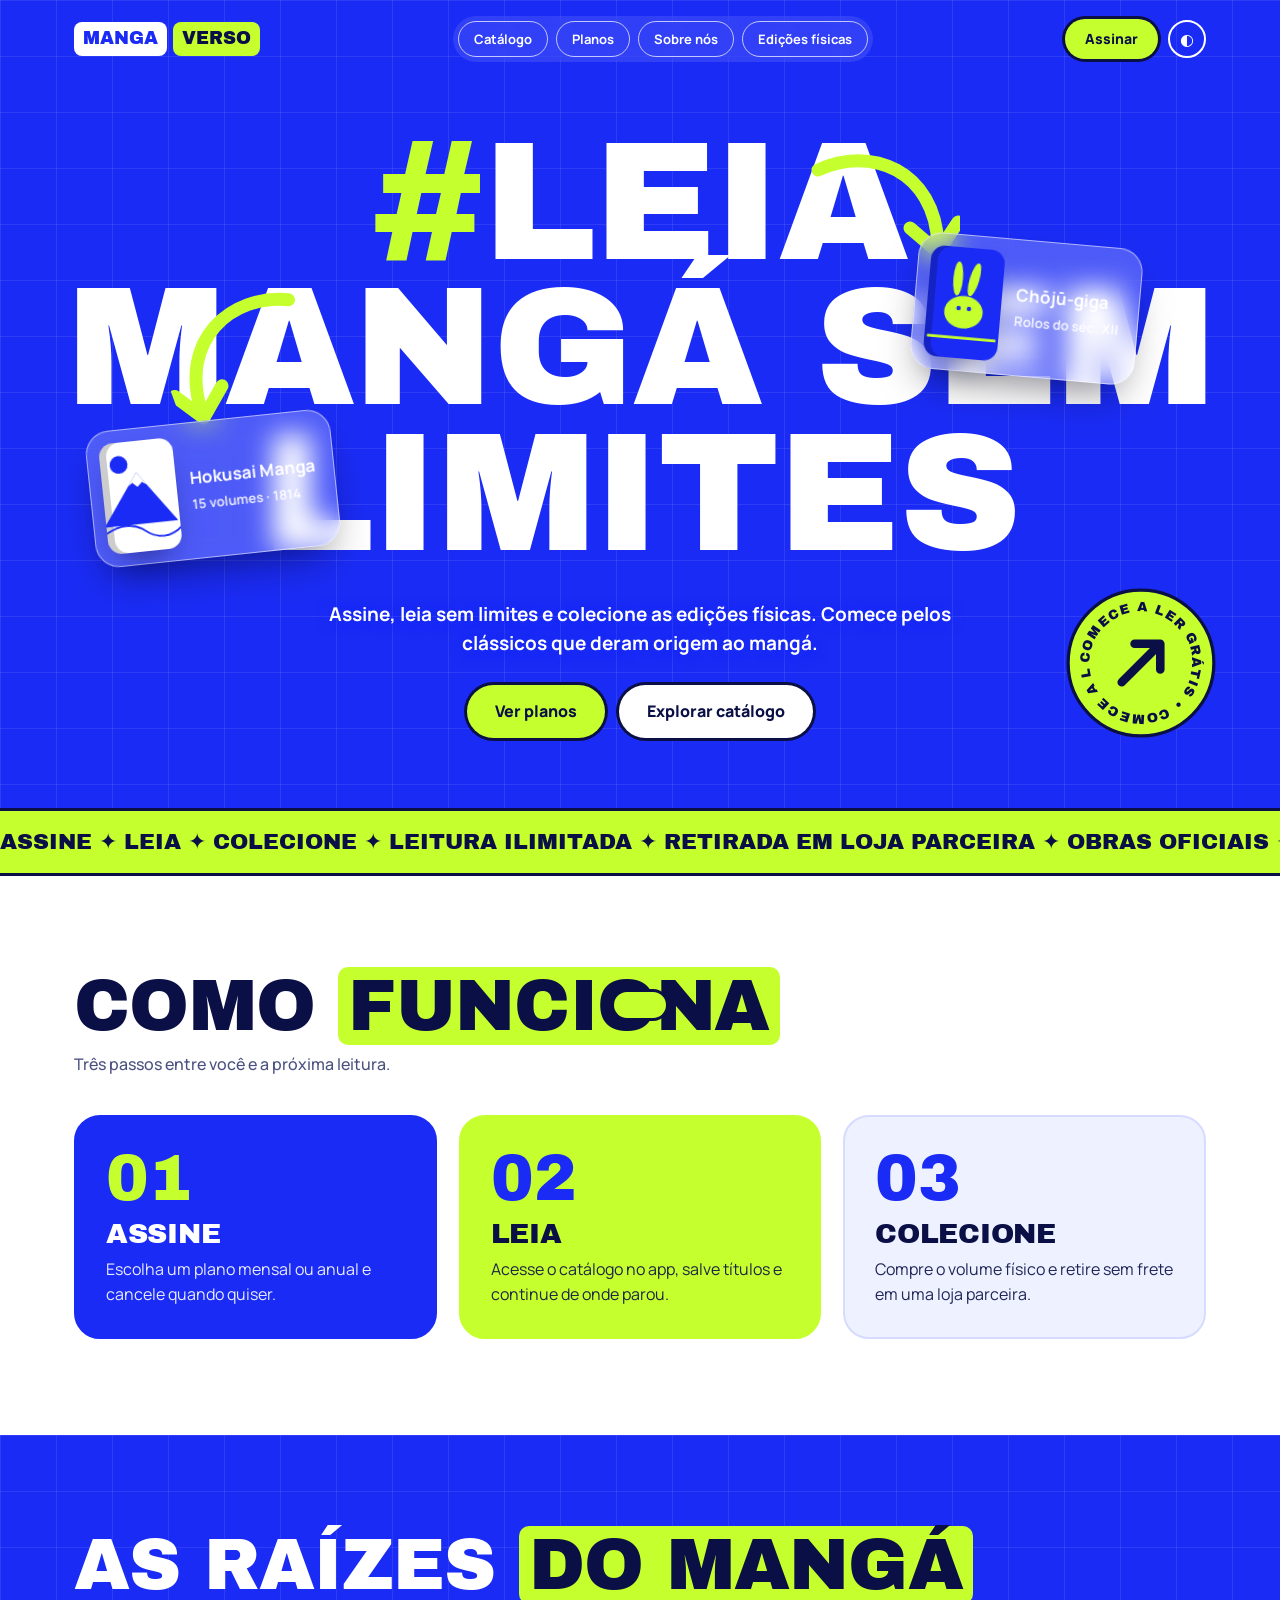
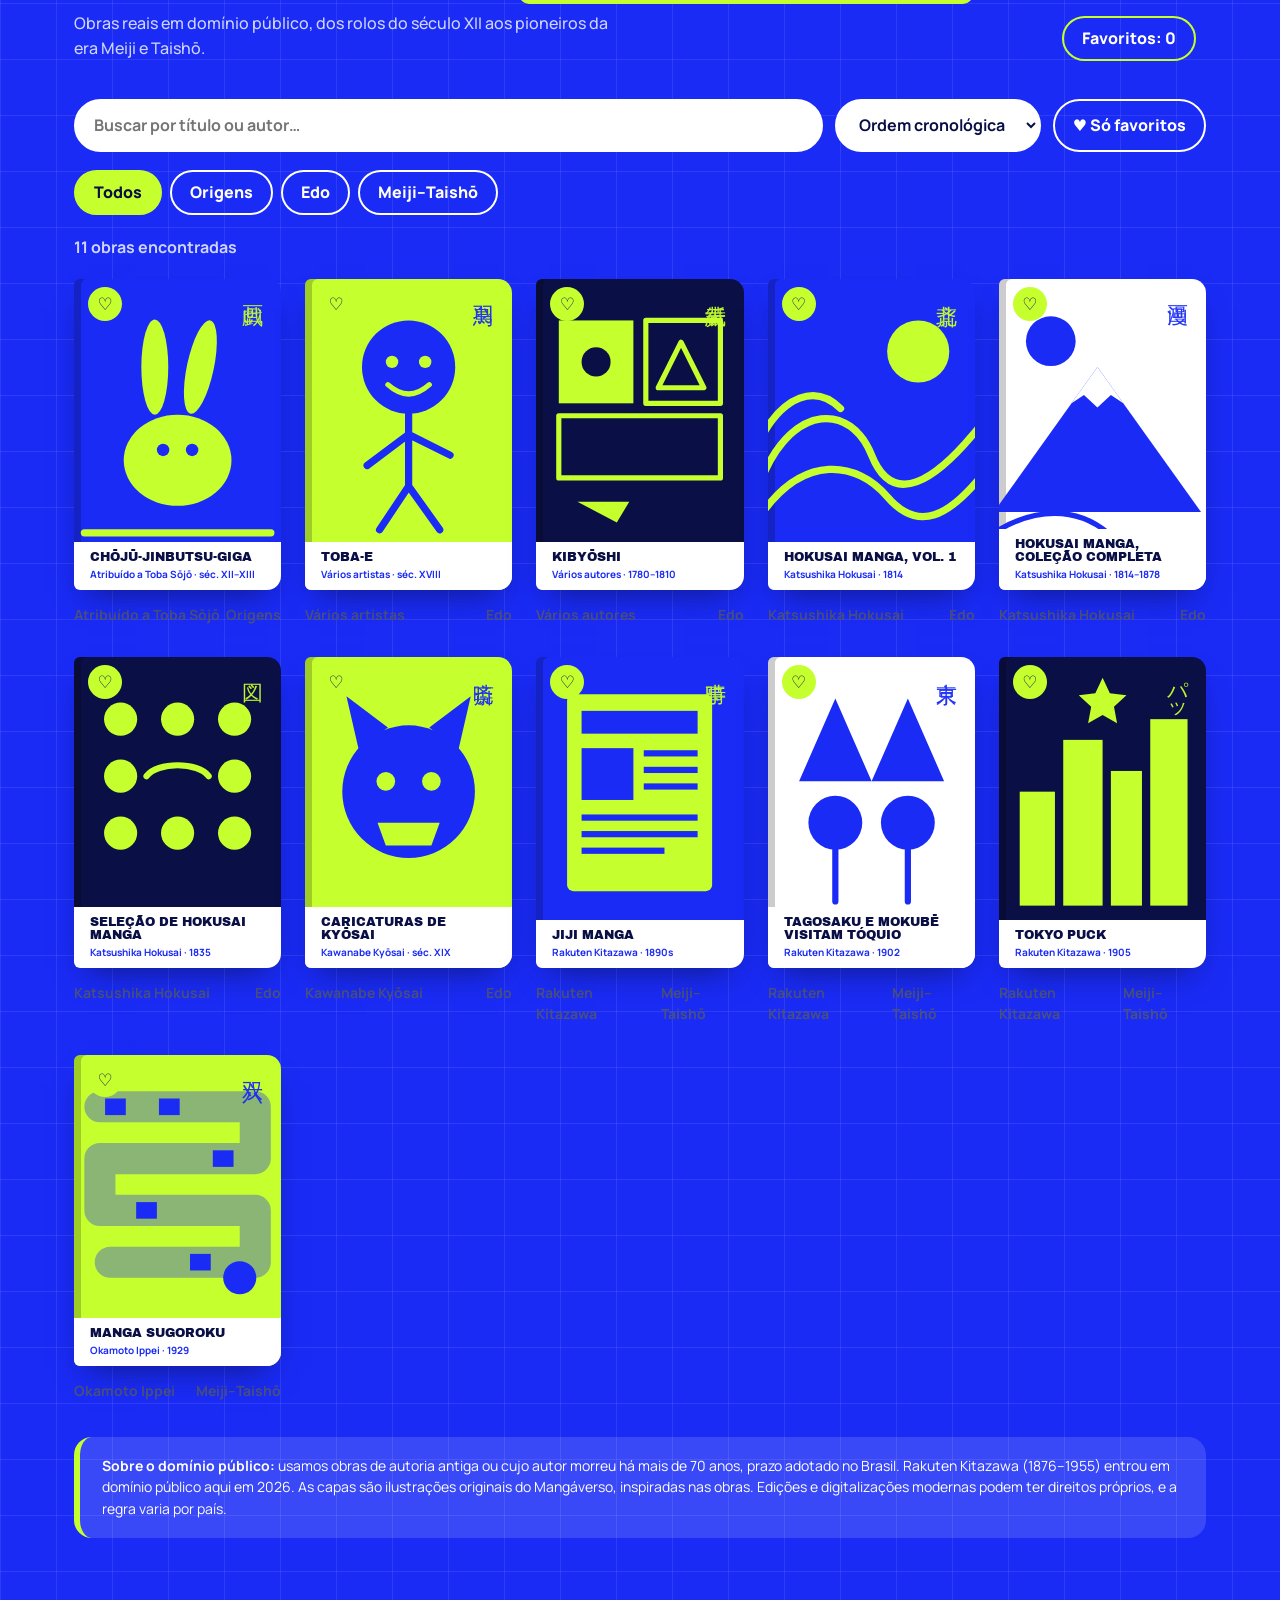
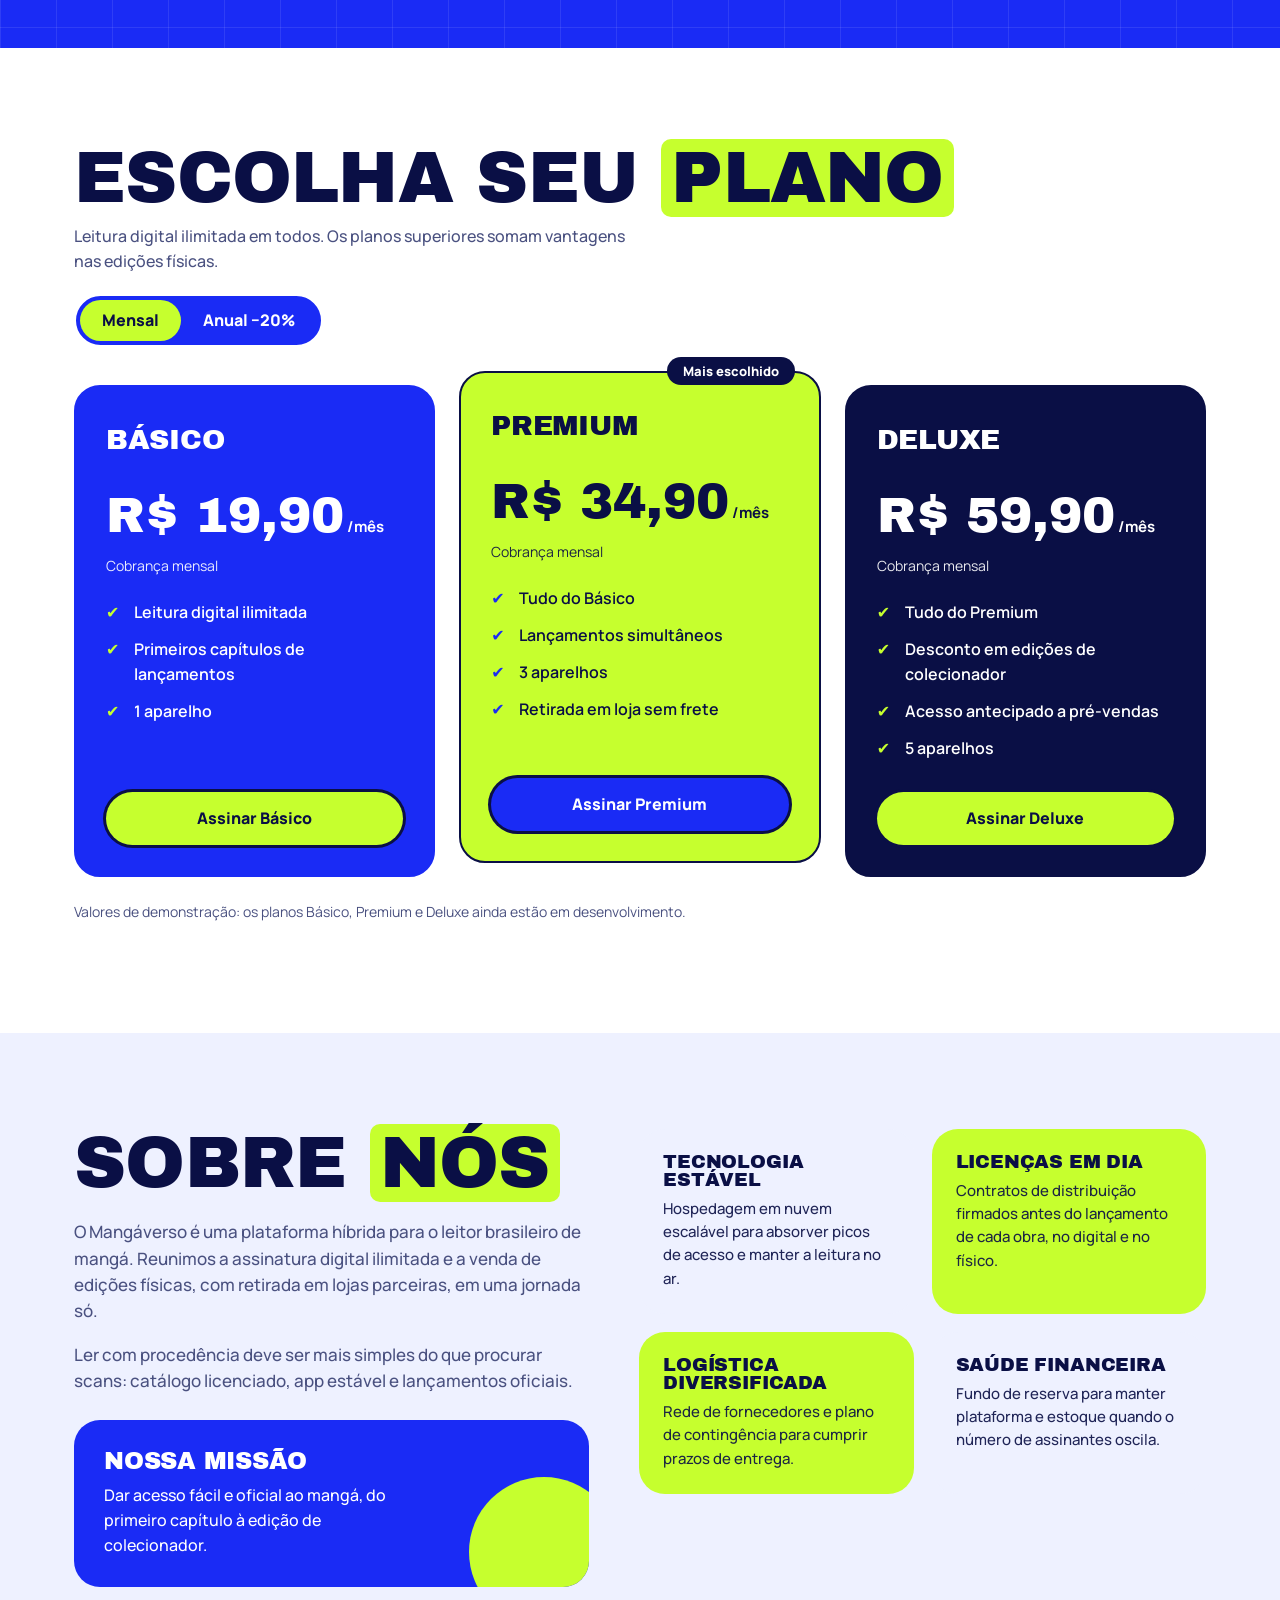
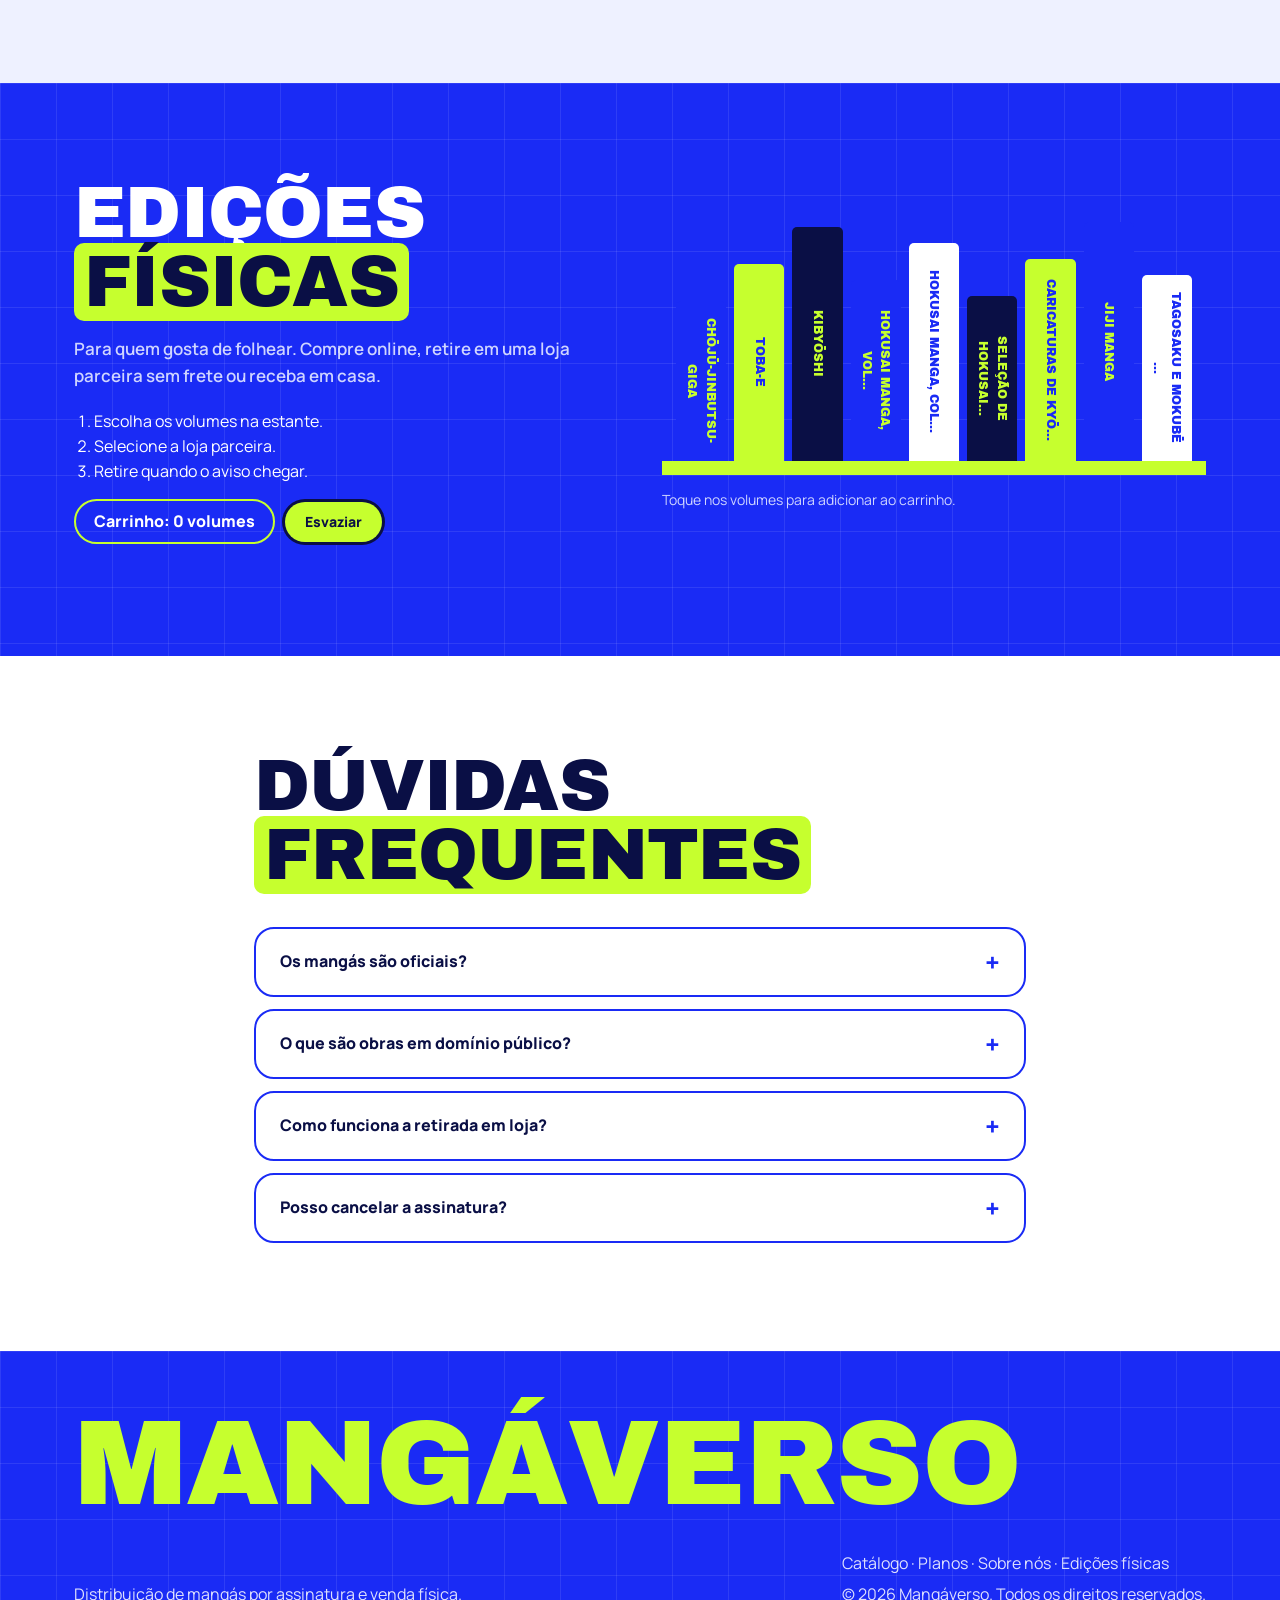
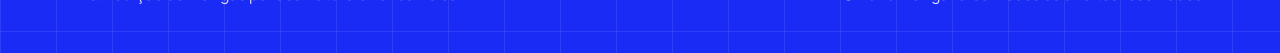
==== index.html @ 686fcc28 "Primeira versão do site" ====
<!DOCTYPE html>
<html lang="pt-BR">
<head>
<meta charset="utf-8">
<meta name="viewport" content="width=device-width, initial-scale=1, viewport-fit=cover">
<title>Mangáverso – Assine. Leia. Colecione.</title>
<link rel="preconnect" href="https://fonts.googleapis.com"><link rel="preconnect" href="https://fonts.gstatic.com" crossorigin>
<link href="https://fonts.googleapis.com/css2?family=Archivo+Black&family=Manrope:wght@500;700;800&display=swap" rel="stylesheet">
<style>
:root{--blue:#1a2bf5;--navy:#0a0f45;--lime:#c6ff2e;--white:#fff;--paper:#fff;--soft:#eef1ff;--ink:#0a0f45;--mute:#4a5180;--line:#d6dbff;
box-sizing:border-box;padding-top:env(safe-area-inset-top,0px);padding-bottom:env(safe-area-inset-bottom,0px)}
@media (prefers-color-scheme:dark){:root:not([data-theme="light"]){--paper:#0a0f45;--soft:#0e1560;--ink:#fff;--mute:#aab2ff;--line:#2a35a8}}
:root[data-theme="dark"]{--paper:#0a0f45;--soft:#0e1560;--ink:#fff;--mute:#aab2ff;--line:#2a35a8}
*{box-sizing:border-box}html{scroll-behavior:smooth;scroll-padding-top:20px}
body{margin:0;background:var(--paper);color:var(--ink);font-family:Manrope,system-ui,sans-serif;line-height:1.55;overflow-x:hidden}
h1,h2,h3,.dsp{font-family:'Archivo Black',Impact,sans-serif;font-weight:400;text-transform:uppercase;line-height:.95;margin:0;letter-spacing:-.01em}
a{color:inherit}button{font:inherit;cursor:pointer;color:inherit}
:focus-visible{outline:3px solid var(--lime);outline-offset:3px}
.wrap{max-width:1180px;margin:0 auto;padding:0 24px}
.blue{background:var(--blue);color:#fff;background-image:linear-gradient(rgba(255,255,255,.09) 1px,transparent 1px),linear-gradient(90deg,rgba(255,255,255,.09) 1px,transparent 1px);background-size:56px 56px}
.blue .mute{color:#cfd5ff}
/* nav */
nav{position:absolute;top:calc(16px + env(safe-area-inset-top,0px));left:0;right:0;z-index:30}
nav .wrap{display:flex;align-items:center;justify-content:space-between;gap:14px}
.logo{font-family:'Archivo Black';text-decoration:none;font-size:18px;display:flex;gap:6px;text-transform:uppercase}
.logo b{background:#fff;color:var(--blue);padding:3px 9px;border-radius:8px;font-weight:400}.logo span{background:var(--lime);color:var(--navy);padding:3px 9px;border-radius:8px}
.pills{display:flex;gap:8px;background:rgba(255,255,255,.1);padding:5px;border-radius:99px;backdrop-filter:blur(8px)}
.pills a{text-decoration:none;font-weight:700;font-size:13px;padding:7px 15px;border-radius:99px;border:1.5px solid rgba(255,255,255,.7);color:#fff}
.pills a:hover{background:#fff;color:var(--blue)}
.btn{display:inline-block;border:0;background:var(--lime);color:var(--navy);font-weight:800;padding:14px 28px;border-radius:99px;text-decoration:none;transition:transform .15s;box-shadow:0 0 0 3px var(--navy)}
.btn:hover{transform:translateY(-3px) rotate(-1deg)}
.btn.w{background:#fff;box-shadow:0 0 0 3px var(--navy)}.btn.b{background:var(--blue);color:#fff}
.btn.sm{padding:9px 20px;font-size:14px}
.tbtn{border:2px solid #fff;background:transparent;color:#fff;border-radius:50%;width:38px;height:38px}
@media(max-width:900px){.pills{display:none}}
/* hero */
.hero{position:relative;min-height:760px;padding:130px 0 70px;overflow:hidden;text-align:center}
.hero h1{font-size:clamp(54px,13.2vw,176px);line-height:.86;position:relative;z-index:1}
.hero h1 i{font-style:normal;color:var(--lime)}
.hero p{position:relative;z-index:3;max-width:50ch;margin:34px auto 26px;font-size:19px;font-weight:700;color:#fff;text-shadow:0 2px 14px var(--blue)}
.cta{display:flex;gap:14px;justify-content:center;flex-wrap:wrap;position:relative;z-index:3}
.glass{position:absolute;z-index:2;display:flex;align-items:center;gap:14px;padding:12px 18px 12px 12px;border-radius:24px;background:rgba(255,255,255,.22);border:1.5px solid rgba(255,255,255,.55);backdrop-filter:blur(14px);box-shadow:0 20px 40px -14px rgba(0,0,20,.5);text-align:left;color:#fff;animation:fl 6s ease-in-out infinite}
.glass .cover{width:74px;flex:none;border-radius:14px}
.glass b{display:block;font-size:17px}.glass small{opacity:.85;font-weight:700}
.g1{left:7%;top:420px;transform:rotate(-6deg)}.g2{right:11%;top:240px;transform:rotate(5deg);animation-delay:-3s}
@keyframes fl{50%{translate:0 -12px}}
.arrow{position:absolute;z-index:2;width:150px;stroke:var(--lime);fill:none;stroke-width:13;stroke-linecap:round;stroke-linejoin:round}
.a1{right:25%;top:150px}.a2{left:13%;top:300px;transform:scaleX(-1) rotate(20deg)}
.badge{position:absolute;right:5%;bottom:70px;width:150px;height:150px;z-index:4;display:block}
.badge svg{width:100%;height:100%;animation:sp 16s linear infinite}
@keyframes sp{to{transform:rotate(360deg)}}
@media(max-width:800px){.hero{padding-top:100px;min-height:700px}.g1{left:2%;top:470px}.g2{right:2%;top:250px}.arrow{display:none}.badge{width:104px;height:104px;bottom:20px;right:3%}.glass .cover{width:52px}.glass b{font-size:14px}}
@media(prefers-reduced-motion:reduce){*{animation:none!important;transition:none!important}html{scroll-behavior:auto}}
.strip{background:var(--lime);color:var(--navy);overflow:hidden;white-space:nowrap;padding:14px 0;font-family:'Archivo Black';text-transform:uppercase;font-size:22px;border-block:3px solid var(--navy)}
.strip div{display:inline-block;animation:mq 30s linear infinite}@keyframes mq{to{transform:translateX(-50%)}}
section{padding:96px 0}
.sh{display:flex;justify-content:space-between;align-items:end;gap:20px;flex-wrap:wrap;margin-bottom:38px}
.sh h2{font-size:clamp(34px,6vw,72px)}.sh h2 u{text-decoration:none;background:var(--lime);color:var(--navy);padding:0 10px;border-radius:10px}
.sh p{margin:12px 0 0;color:var(--mute);max-width:56ch;font-weight:500}
.steps{display:grid;grid-template-columns:repeat(3,1fr);gap:22px}
.card{border-radius:26px;padding:30px;border:2px solid var(--line);background:var(--paper)}
.blue .card{background:rgba(255,255,255,.12);border-color:rgba(255,255,255,.4);backdrop-filter:blur(8px)}
.card .n{font-family:'Archivo Black';font-size:64px;color:var(--lime);line-height:1}
.card h3{font-size:28px;margin:10px 0}.card p{margin:0;opacity:.9}
@media(max-width:820px){.steps{grid-template-columns:1fr}}
/* covers */
.cover{aspect-ratio:2/3;position:relative;overflow:hidden;background:var(--b);color:var(--f);border-radius:6px 14px 14px 6px;box-shadow:inset 7px 0 0 rgba(0,0,0,.2),0 16px 30px -14px rgba(10,15,69,.65);transition:transform .2s}
.cover svg{position:absolute;inset:0;width:100%;height:100%}
.cover .f{fill:var(--f)}.cover .s{fill:none;stroke:var(--f);stroke-width:7;stroke-linecap:round;stroke-linejoin:round}.cover .w{fill:var(--b)}
.cover .k{position:absolute;top:10px;right:12px;writing-mode:vertical-rl;font-family:'Archivo Black';font-size:21px;opacity:.95}
.cover .t{position:absolute;left:0;right:0;bottom:0;background:#fff;color:var(--navy);padding:9px 10px 9px 16px;font-family:'Archivo Black';font-size:12.5px;line-height:1.05;text-transform:uppercase}
.cover .t i{display:block;font:700 10px Manrope;color:var(--blue);margin-top:3px;text-transform:none}
.glass .cover .t,.dg .cover .t{font-size:inherit}
/* catalog */
.tools{display:flex;gap:12px;flex-wrap:wrap;margin-bottom:18px}
.tools input,.tools select{border:2px solid var(--blue);background:var(--paper);color:var(--ink);padding:12px 18px;border-radius:99px;font:inherit;font-weight:700}
.tools input{flex:1;min-width:210px}
.chips{display:flex;gap:8px;flex-wrap:wrap;margin-bottom:20px}
.chip{border:2px solid var(--blue);background:transparent;border-radius:99px;padding:8px 18px;font-weight:800;color:var(--blue)}
.chip[aria-pressed=true]{background:var(--blue);color:#fff}
@media (prefers-color-scheme:dark){.chip,.tools input,.tools select{border-color:var(--lime);color:var(--ink)}.chip[aria-pressed=true]{background:var(--lime);color:var(--navy)}}
.count{color:var(--mute);font-weight:700;margin:0 0 20px}
.grid{display:grid;grid-template-columns:repeat(auto-fill,minmax(190px,1fr));gap:30px 24px}
.cv{position:relative}.cv>button.o{border:0;background:none;padding:0;text-align:left;width:100%}
.cv:hover .cover{transform:translateY(-8px) rotate(-1.5deg)}
.cv .meta{margin-top:14px;font-weight:700;font-size:14px;color:var(--mute);display:flex;justify-content:space-between;gap:6px}
.fav{position:absolute;top:8px;left:14px;z-index:3;width:34px;height:34px;border-radius:50%;border:0;background:var(--lime);color:var(--navy);font-size:17px}
.empty{grid-column:1/-1;padding:44px;text-align:center;color:var(--mute);border:2px dashed var(--line);border-radius:20px}
.legal{margin-top:34px;padding:18px 22px;border-radius:18px;background:var(--soft);color:var(--mute);font-size:14px;border-left:6px solid var(--lime)}
dialog{border:0;border-radius:28px;background:var(--paper);color:var(--ink);width:min(800px,94vw);padding:0;box-shadow:0 30px 90px rgba(0,0,40,.6)}
dialog::backdrop{background:rgba(10,15,69,.7);backdrop-filter:blur(4px)}
.dg{display:grid;grid-template-columns:240px 1fr;gap:30px;padding:32px}
.dg h3{font-size:32px}.dg .by{color:var(--blue);font-weight:800;margin:8px 0 14px}
.dg dl{display:grid;grid-template-columns:auto 1fr;gap:6px 18px;margin:16px 0;font-size:15px}.dg dt{color:var(--mute)}.dg dd{margin:0;font-weight:700}
.tag{display:inline-block;background:var(--lime);color:var(--navy);border-radius:99px;padding:4px 14px;font-size:13px;font-weight:800}
.da{display:flex;gap:10px;flex-wrap:wrap;margin-top:20px}.x{position:absolute;right:14px;top:14px;border-color:var(--blue);color:var(--blue);z-index:2}
@media(max-width:640px){.dg{grid-template-columns:1fr}.dg .cover{max-width:190px}}
/* plans */
.toggle{display:inline-flex;border:2px solid #fff;border-radius:99px;padding:4px}
.toggle button{border:0;background:none;padding:8px 22px;border-radius:99px;font-weight:800;color:#fff}
.toggle button[aria-pressed=true]{background:var(--lime);color:var(--navy)}
.plans{display:grid;grid-template-columns:repeat(3,1fr);gap:24px;align-items:stretch}
.plan{display:flex;flex-direction:column;position:relative}
.plan.hot{background:var(--lime)!important;color:var(--navy);border-color:var(--navy)!important;transform:translateY(-14px)}
.plan .pt{position:absolute;top:-16px;right:24px;background:var(--navy);color:#fff;border-radius:99px;padding:4px 16px;font-weight:800;font-size:13px}
.price{font-family:'Archivo Black';font-size:50px;margin:14px 0 0}.price small{font:700 15px Manrope}
.plan ul{padding:0;list-style:none;margin:18px 0 26px;flex:1}.plan li{padding:6px 0 6px 28px;position:relative;font-weight:600}
.plan li::before{content:"✔";position:absolute;left:0;color:var(--lime);font-weight:800}.plan.hot li::before{color:var(--blue)}
.plan .btn{text-align:center}.note{margin-top:24px;font-size:14px}
@media(max-width:860px){.plans{grid-template-columns:1fr}.plan.hot{transform:none}}
/* about */
.about{display:grid;grid-template-columns:1fr 1.1fr;gap:50px;align-items:start}
.about p{color:var(--mute);font-size:17px;font-weight:500}
.mission{background:var(--blue);color:#fff;border-radius:26px;padding:30px;margin-top:26px;position:relative;overflow:hidden}
.mission::after{content:"";position:absolute;right:-30px;bottom:-40px;width:150px;height:150px;border-radius:50%;background:var(--lime)}
.mission h3{font-size:24px;margin-bottom:10px}.mission p{color:#fff;margin:0;font-size:16px;max-width:30ch;position:relative;z-index:1}
.pil{display:grid;grid-template-columns:1fr 1fr;gap:18px}
.pil .card{padding:24px;background:var(--soft);border:0}.pil .card:nth-child(2),.pil .card:nth-child(3){background:var(--lime);color:var(--navy)}
.pil h3{font-size:19px;margin:0 0 8px}.pil p{font-size:15px;color:inherit}
@media(max-width:860px){.about,.pil{grid-template-columns:1fr}}
.phys{display:grid;grid-template-columns:1fr 1fr;gap:44px;align-items:center}
.phys ol{padding-left:20px}
.shelf{display:flex;gap:8px;align-items:flex-end;border-bottom:14px solid var(--lime);padding:0 14px;height:260px}
.bk{flex:1;border-radius:5px 5px 0 0;writing-mode:vertical-rl;font-family:'Archivo Black';text-transform:uppercase;font-size:12px;padding:12px 0;cursor:pointer;border:0;background:var(--b);color:var(--f);transition:transform .2s}
.bk:hover{transform:translateY(-12px)}.bk[aria-pressed=true]{outline:3px solid #fff;outline-offset:2px;transform:translateY(-12px)}
.pill{display:inline-block;border:2px solid var(--lime);border-radius:99px;padding:8px 18px;font-weight:800;margin-right:10px}
details{border:2px solid var(--blue);border-radius:20px;margin-bottom:12px;padding:0 24px;background:var(--paper)}
summary{cursor:pointer;font-weight:800;padding:20px 0;list-style:none;display:flex;justify-content:space-between;gap:12px}
summary::after{content:"+";color:var(--blue);font-size:26px;line-height:1}details[open] summary::after{content:"–"}
details p{margin:0 0 20px;color:var(--mute);font-weight:500}
@media (prefers-color-scheme:dark){details{border-color:var(--lime)}summary::after{color:var(--lime)}}
footer{padding:56px 0 40px}footer .wrap{display:flex;justify-content:space-between;gap:24px;flex-wrap:wrap;align-items:end}
footer .big{font-size:clamp(40px,10vw,120px);color:var(--lime);width:100%}footer p{margin:6px 0;opacity:.85}
.toast{position:fixed;bottom:calc(22px + env(safe-area-inset-bottom,0px));left:50%;transform:translate(-50%,140px);background:var(--lime);color:var(--navy);padding:13px 26px;border-radius:99px;font-weight:800;transition:transform .3s;z-index:60;box-shadow:0 0 0 3px var(--navy)}
.toast.on{transform:translate(-50%,0)}
@media(max-width:820px){.phys{grid-template-columns:1fr}}
</style>
</head>
<body>
<header class="blue hero" id="top">
<nav><div class="wrap">
  <a class="logo" href="#top" aria-label="Mangáverso"><b>Manga</b><span>verso</span></a>
  <div class="pills"><a href="#catalogo">Catálogo</a><a href="#planos">Planos</a><a href="#sobre">Sobre nós</a><a href="#loja">Edições físicas</a></div>
  <div style="display:flex;gap:10px;align-items:center"><a class="btn sm" href="#planos">Assinar</a><button class="tbtn" id="theme" aria-label="Alternar tema">◐</button></div>
</div></nav>
<h1><i>#</i>Leia<br>mangá sem<br>limites</h1>
<svg class="arrow a1" viewBox="0 0 150 130" aria-hidden="true"><path d="M8 20C60 -5 125 20 128 95"/><path d="M100 78l28 24 20-30"/></svg>
<svg class="arrow a2" viewBox="0 0 150 130" aria-hidden="true"><path d="M8 20C60 -5 125 20 128 95"/><path d="M100 78l28 24 20-30"/></svg>
<div class="glass g2" id="g2"></div><div class="glass g1" id="g1"></div>
<p>Assine, leia sem limites e colecione as edições físicas. Comece pelos clássicos que deram origem ao mangá.</p>
<div class="cta"><a class="btn" href="#planos">Ver planos</a><a class="btn w" href="#catalogo">Explorar catálogo</a></div>
<a class="badge" href="#planos" aria-label="Comece grátis"><svg viewBox="0 0 140 140"><circle cx="70" cy="70" r="68" fill="#c6ff2e" stroke="#0a0f45" stroke-width="3"/><path id="cp" d="M70 70m-48 0a48 48 0 1 1 96 0a48 48 0 1 1-96 0" fill="none"/><text font-family="Archivo Black" font-size="12.5" fill="#0a0f45" letter-spacing="1.2"><textPath href="#cp">COMECE A LER GRÁTIS • COMECE A LER GRÁTIS •</textPath></text><path d="M52 88L88 52M64 52h24v24" stroke="#0a0f45" stroke-width="8" fill="none" stroke-linecap="round" stroke-linejoin="round"/></svg></a>
</header>

<div class="strip" aria-hidden="true"><div>Assine ✦ Leia ✦ Colecione ✦ Leitura ilimitada ✦ Retirada em loja parceira ✦ Obras oficiais ✦ Assine ✦ Leia ✦ Colecione ✦ Leitura ilimitada ✦ Retirada em loja parceira ✦ Obras oficiais ✦</div></div>

<section><div class="wrap">
  <div class="sh"><div><h2>Como <u>funciona</u></h2><p>Três passos entre você e a próxima leitura.</p></div></div>
  <div class="steps">
    <div class="card" style="background:var(--blue);color:#fff;border-color:var(--blue)"><div class="n">01</div><h3>Assine</h3><p>Escolha um plano mensal ou anual e cancele quando quiser.</p></div>
    <div class="card" style="background:var(--lime);color:var(--navy);border-color:var(--lime)"><div class="n" style="color:var(--blue)">02</div><h3>Leia</h3><p>Acesse o catálogo no app, salve títulos e continue de onde parou.</p></div>
    <div class="card" style="background:var(--soft)"><div class="n" style="color:var(--blue)">03</div><h3>Colecione</h3><p>Compre o volume físico e retire sem frete em uma loja parceira.</p></div>
  </div>
</div></section>

<section id="catalogo" class="blue"><div class="wrap">
  <div class="sh"><div><h2>As raízes <u>do mangá</u></h2><p class="mute">Obras reais em domínio público, dos rolos do século XII aos pioneiros da era Meiji e Taishō.</p></div><span class="pill" id="favCount">Favoritos: 0</span></div>
  <div class="tools"><input id="q" type="search" placeholder="Buscar por título ou autor…" aria-label="Buscar" style="background:#fff;color:var(--navy);border-color:#fff">
    <select id="sort" aria-label="Ordenar" style="background:#fff;color:var(--navy);border-color:#fff"><option value="t">Ordem cronológica</option><option value="a">De A a Z</option></select>
    <button class="chip" id="onlyFav" aria-pressed="false" style="border-color:#fff;color:#fff">♥ Só favoritos</button></div>
  <div class="chips" id="chips"></div>
  <p class="count mute" id="cnt"></p>
  <div class="grid" id="grid"></div>
  <p class="legal" style="background:rgba(255,255,255,.14);color:#fff"><b>Sobre o domínio público:</b> usamos obras de autoria antiga ou cujo autor morreu há mais de 70 anos, prazo adotado no Brasil. Rakuten Kitazawa (1876–1955) entrou em domínio público aqui em 2026. As capas são ilustrações originais do Mangáverso, inspiradas nas obras. Edições e digitalizações modernas podem ter direitos próprios, e a regra varia por país.</p>
</div></section>

<dialog id="dlg"><button class="tbtn x" id="close" aria-label="Fechar">✕</button><div class="dg" id="dbody"></div></dialog>

<section id="planos"><div class="wrap">
  <div class="sh"><div><h2>Escolha seu <u>plano</u></h2><p>Leitura digital ilimitada em todos. Os planos superiores somam vantagens nas edições físicas.</p></div>
  <div class="toggle blue" role="group" aria-label="Periodicidade" style="background:var(--blue)"><button id="bm" aria-pressed="true">Mensal</button><button id="ba" aria-pressed="false">Anual −20%</button></div></div>
  <div class="plans" id="plans"></div>
  <p class="note" style="color:var(--mute)">Valores de demonstração: os planos Básico, Premium e Deluxe ainda estão em desenvolvimento.</p>
</div></section>

<section id="sobre" style="background:var(--soft)"><div class="wrap about">
  <div>
    <h2 style="font-size:clamp(34px,6vw,72px)">Sobre <span style="background:var(--lime);color:var(--navy);padding:0 10px;border-radius:10px">nós</span></h2>
    <p style="margin-top:22px">O Mangáverso é uma plataforma híbrida para o leitor brasileiro de mangá. Reunimos a assinatura digital ilimitada e a venda de edições físicas, com retirada em lojas parceiras, em uma jornada só.</p>
    <p>Ler com procedência deve ser mais simples do que procurar scans: catálogo licenciado, app estável e lançamentos oficiais.</p>
    <div class="mission"><h3>Nossa missão</h3><p>Dar acesso fácil e oficial ao mangá, do primeiro capítulo à edição de colecionador.</p></div>
  </div>
  <div class="pil">
    <div class="card"><h3>Tecnologia estável</h3><p>Hospedagem em nuvem escalável para absorver picos de acesso e manter a leitura no ar.</p></div>
    <div class="card"><h3>Licenças em dia</h3><p>Contratos de distribuição firmados antes do lançamento de cada obra, no digital e no físico.</p></div>
    <div class="card"><h3>Logística diversificada</h3><p>Rede de fornecedores e plano de contingência para cumprir prazos de entrega.</p></div>
    <div class="card"><h3>Saúde financeira</h3><p>Fundo de reserva para manter plataforma e estoque quando o número de assinantes oscila.</p></div>
  </div>
</div></section>

<section id="loja" class="blue"><div class="wrap phys">
  <div>
    <h2 style="font-size:clamp(34px,6vw,72px)">Edições <u style="text-decoration:none;background:var(--lime);color:var(--navy);padding:0 10px;border-radius:10px">físicas</u></h2>
    <p class="mute" style="margin:20px 0;font-weight:600;font-size:17px">Para quem gosta de folhear. Compre online, retire em uma loja parceira sem frete ou receba em casa.</p>
    <ol><li>Escolha os volumes na estante.</li><li>Selecione a loja parceira.</li><li>Retire quando o aviso chegar.</li></ol>
    <p><span class="pill" id="cart">Carrinho: 0 volumes</span><button class="btn sm" id="clr">Esvaziar</button></p>
  </div>
  <div><div class="shelf" id="shelf"></div><p class="mute" style="font-size:14px">Toque nos volumes para adicionar ao carrinho.</p></div>
</div></section>

<section id="faq"><div class="wrap" style="max-width:820px">
  <div class="sh"><h2>Dúvidas <u>frequentes</u></h2></div>
  <details><summary>Os mangás são oficiais?</summary><p>Sim. Trabalhamos com licenças firmadas antes de cada lançamento, além de obras em domínio público, sem scans ou conteúdo pirata.</p></details>
  <details><summary>O que são obras em domínio público?</summary><p>São obras cujos direitos patrimoniais expiraram e que podem ser lidas e compartilhadas livremente, como Hokusai Manga e os rolos Chōjū-giga.</p></details>
  <details><summary>Como funciona a retirada em loja?</summary><p>Você compra o volume, escolhe uma loja parceira e retira sem frete assim que ele estiver disponível.</p></details>
  <details><summary>Posso cancelar a assinatura?</summary><p>Sim, a qualquer momento, direto no seu perfil.</p></details>
</div></section>

<footer class="blue"><div class="wrap">
  <div class="big dsp">Mangáverso</div>
  <div><p>Distribuição de mangás por assinatura e venda física.</p></div>
  <div><p>Catálogo · Planos · Sobre nós · Edições físicas</p><p>© 2026 Mangáverso. Todos os direitos reservados.</p></div>
</div></footer>
<div class="toast" id="toast" role="status"></div>

<script>
const $=s=>document.querySelector(s);
const BL=`#1a2bf5`,LI=`#c6ff2e`,NV=`#0a0f45`,WH=`#ffffff`;
const A=`https://archive.org/search?query=`;
const ART={
wave:`<circle class="f" cx="145" cy="70" r="30"/><path class="s" d="M-5 190C25 120 80 120 100 170S160 200 210 135"/><path class="s" d="M-5 225C35 170 85 175 115 210S175 230 210 185"/><path class="s" d="M-5 150C15 115 45 100 70 125"/>`,
rabbit:`<ellipse class="f" cx="100" cy="175" rx="52" ry="44"/><ellipse class="f" cx="78" cy="85" rx="13" ry="46"/><ellipse class="f" cx="122" cy="85" rx="13" ry="46" transform="rotate(12 122 85)"/><circle class="w" cx="86" cy="165" r="6"/><circle class="w" cx="114" cy="165" r="6"/><path class="s" d="M10 245h180" stroke-width="4"/>`,
toba:`<circle class="f" cx="100" cy="85" r="45"/><circle class="w" cx="84" cy="80" r="6"/><circle class="w" cx="116" cy="80" r="6"/><path d="M80 102q20 18 40 0" class="s" style="stroke:var(--b);stroke-width:5"/><path class="s" d="M100 130v70M100 150l-40 30M100 150l40 20M100 200l-28 42M100 200l30 42"/>`,
kib:`<rect class="f" x="22" y="40" width="72" height="80"/><rect class="s" x="106" y="40" width="72" height="80" style="stroke-width:5"/><rect class="s" x="22" y="132" width="156" height="60" style="stroke-width:5"/><circle class="w" cx="58" cy="80" r="14"/><path class="s" d="M118 105l22-44 22 44z" style="stroke-width:5"/><path class="f" d="M40 215h50l-12 20z"/>`,
fuji:`<circle class="f" cx="50" cy="60" r="24"/><path class="f" d="M-5 225L95 85l100 140z"/><path class="w" d="M70 120l25-35 25 35-12-8-13 12-13-12z"/><path class="s" d="M-5 245c40-25 80-25 110 0s70 25 100-5" style="stroke-width:5"/>`,
dots:`<g class="f"><circle cx="45" cy="60" r="16"/><circle cx="100" cy="60" r="16"/><circle cx="155" cy="60" r="16"/><circle cx="45" cy="115" r="16"/><circle cx="155" cy="115" r="16"/><circle cx="45" cy="170" r="16"/><circle cx="100" cy="170" r="16"/><circle cx="155" cy="170" r="16"/></g><path class="s" d="M70 115c10-14 50-14 60 0" style="stroke-width:6"/>`,
oni:`<circle class="f" cx="100" cy="130" r="64"/><path class="f" d="M52 90l-12-52 40 30zM148 90l12-52-40 30z"/><circle class="w" cx="78" cy="120" r="9"/><circle class="w" cx="122" cy="120" r="9"/><path class="w" d="M70 160h60l-8 22H78z"/>`,
news:`<rect class="f" x="30" y="36" width="140" height="190" rx="6"/><g class="w"><rect x="44" y="52" width="112" height="22"/><rect x="44" y="88" width="50" height="50"/><rect x="104" y="90" width="52" height="6"/><rect x="104" y="106" width="52" height="6"/><rect x="104" y="122" width="52" height="6"/><rect x="44" y="152" width="112" height="6"/><rect x="44" y="168" width="112" height="6"/><rect x="44" y="184" width="80" height="6"/></g>`,
hats:`<path class="f" d="M30 120l35-80 35 80zM100 120l35-80 35 80z"/><circle class="f" cx="65" cy="160" r="26"/><circle class="f" cx="135" cy="160" r="26"/><path class="s" d="M65 186v50M135 186v50" style="stroke-width:6"/>`,
city:`<g class="f"><rect x="20" y="130" width="34" height="110"/><rect x="62" y="80" width="38" height="160"/><rect x="108" y="110" width="30" height="130"/><rect x="146" y="60" width="36" height="180"/></g><path class="f" d="M100 20l7 15 16 2-12 11 3 16-14-8-14 8 3-16-12-11 16-2z"/>`,
board:`<path class="s" d="M25 50h150v50H25v50h150v50H35" style="stroke-width:30;opacity:.35"/><g class="f"><rect x="30" y="42" width="20" height="16"/><rect x="82" y="42" width="20" height="16"/><rect x="134" y="92" width="20" height="16"/><rect x="60" y="142" width="20" height="16"/><rect x="112" y="192" width="20" height="16"/></g><circle class="f" cx="160" cy="215" r="16"/>`};
const P=[[BL,LI],[LI,BL],[WH,BL],[NV,LI]];
const B=[
{n:`Chōjū-jinbutsu-giga`,au:`Atribuído a Toba Sōjō`,y:`séc. XII–XIII`,s:1150,era:`Origens`,k:`戯画`,art:`rabbit`,p:0,fmt:`4 rolos pintados`,d:`Os “rolos dos animais” mostram coelhos, rãs e macacos imitando o comportamento humano. Costumam ser apontados como um dos ancestrais do mangá.`,l:A+`Choju-giga`},
{n:`Toba-e`,au:`Vários artistas`,y:`séc. XVIII`,s:1700,era:`Edo`,k:`鳥羽`,art:`toba`,p:1,fmt:`Livros de caricaturas`,d:`Livrinhos ilustrados de traço rápido e humor, batizados em homenagem ao lendário pintor dos rolos Chōjū-giga.`,l:A+`Toba-e`},
{n:`Kibyōshi`,au:`Vários autores`,y:`1780–1810`,s:1780,era:`Edo`,k:`黄表紙`,art:`kib`,p:3,fmt:`Livros de imagem e texto`,d:`Os “livros de capa amarela” combinavam desenho e texto na mesma página, duas gerações antes de Hokusai nomear o mangá.`,l:A+`Kibyoshi`},
{n:`Hokusai Manga, vol. 1`,au:`Katsushika Hokusai`,y:`1814`,s:1814,era:`Edo`,k:`北斎`,art:`wave`,p:0,fmt:`Caderno de esboços`,d:`O primeiro dos cadernos em que Hokusai reuniu pessoas, animais, paisagens e criaturas. Foi aqui que a palavra manga ganhou fama.`,l:A+`Hokusai+Manga`},
{n:`Hokusai Manga, coleção completa`,au:`Katsushika Hokusai`,y:`1814–1878`,s:1815,era:`Edo`,k:`漫画`,art:`fuji`,p:2,fmt:`15 volumes`,d:`A série de 15 cadernos publicada entre 1814 e 1878, com milhares de esboços de cenas do cotidiano ao sobrenatural.`,l:A+`Hokusai+Manga+15`},
{n:`Seleção de Hokusai Manga`,au:`Katsushika Hokusai`,y:`1835`,s:1835,era:`Edo`,k:`図`,art:`dots`,p:3,fmt:`Gravuras selecionadas`,d:`Imagens escolhidas dos cadernos, digitalizadas pela Biblioteca Pública de Nova York.`,l:`https://digitalcollections.nypl.org/items/ac061560-6bf2-0135-67aa-03ce6a2bed62`},
{n:`Caricaturas de Kyōsai`,au:`Kawanabe Kyōsai`,y:`séc. XIX`,s:1870,era:`Edo`,k:`暁斎`,art:`oni`,p:1,fmt:`Caricaturas e esboços`,d:`Sátiras e cenas fantásticas do artista Kawanabe Kyōsai (1831–1889), mestre do humor visual no fim do período Edo.`,l:A+`Kawanabe+Kyosai`},
{n:`Jiji Manga`,au:`Rakuten Kitazawa`,y:`1890s`,s:1899,era:`Meiji–Taishō`,k:`時事`,art:`news`,p:0,fmt:`Tiras de jornal`,d:`Tiras de humor político no jornal Jiji Shinpō. Em 1899, Kitazawa já usava “manga” para suas caricaturas, em sentido próximo ao atual.`,l:A+`Jiji+Manga+Kitazawa`},
{n:`Tagosaku e Mokubē visitam Tóquio`,au:`Rakuten Kitazawa`,y:`1902`,s:1902,era:`Meiji–Taishō`,k:`東京`,art:`hats`,p:2,fmt:`Tira em quadrinhos`,d:`Dois caipiras exploram a capital em uma tira considerada pioneira dos quadrinhos japoneses modernos.`,l:A+`Tagosaku+Mokube+Tokyo+Kenbutsu`},
{n:`Tokyo Puck`,au:`Rakuten Kitazawa`,y:`1905`,s:1905,era:`Meiji–Taishō`,k:`パック`,art:`city`,p:3,fmt:`Revista de humor`,d:`Revista colorida de sátira e caricatura fundada por Kitazawa, que reunia desenhistas do Japão.`,l:A+`Tokyo+Puck`},
{n:`Manga Sugoroku`,au:`Okamoto Ippei`,y:`1929`,s:1929,era:`Meiji–Taishō`,k:`双六`,art:`board`,p:1,fmt:`Jogo de tabuleiro ilustrado`,d:`Jogo criado por Okamoto Ippei (1886–1948) que retrata as escolhas de vida da jovem moderna dos anos 1920.`,l:A+`Okamoto+Ippei`}
];
const cover=b=>`<div class="cover" style="--b:${P[b.p][0]};--f:${P[b.p][1]}"><svg viewBox="0 0 200 300" preserveAspectRatio="xMidYMid slice" aria-hidden="true">${ART[b.art]}</svg><span class="k">${b.k}</span><div class="t">${b.n}<i>${b.au} · ${b.y}</i></div></div>`;
const mini=b=>`<div class="cover" style="--b:${P[b.p][0]};--f:${P[b.p][1]}"><svg viewBox="0 0 200 300" preserveAspectRatio="xMidYMid slice" aria-hidden="true">${ART[b.art]}</svg></div>`;
$(`#g1`).innerHTML=mini(B[4])+`<div><b>Hokusai Manga</b><small>15 volumes · 1814</small></div>`;
$(`#g2`).innerHTML=mini(B[0])+`<div><b>Chōjū-giga</b><small>Rolos do séc. XII</small></div>`;
const eras=[`Todos`,`Origens`,`Edo`,`Meiji–Taishō`];let era=`Todos`,fav=new Set(),cart=new Set(),cur=null;
$(`#chips`).innerHTML=eras.map(e=>`<button class="chip" aria-pressed="${e==era}" data-e="${e}" style="border-color:#fff;color:#fff">${e}</button>`).join(``);
function chipStyle(){document.querySelectorAll(`#chips .chip`).forEach(c=>{const on=c.dataset.e==era;c.setAttribute(`aria-pressed`,on);c.style.background=on?LI:`transparent`;c.style.color=on?NV:`#fff`;c.style.borderColor=on?LI:`#fff`})}
$(`#chips`).onclick=e=>{const v=e.target.dataset.e;if(!v)return;era=v;chipStyle();render()};chipStyle();
$(`#q`).oninput=render;$(`#sort`).onchange=render;
$(`#onlyFav`).onclick=e=>{const t=e.currentTarget,p=t.getAttribute(`aria-pressed`)!=`true`;t.setAttribute(`aria-pressed`,p);t.style.background=p?LI:`transparent`;t.style.color=p?NV:`#fff`;render()};
function render(){
  const q=$(`#q`).value.toLowerCase().trim(),of=$(`#onlyFav`).getAttribute(`aria-pressed`)==`true`;
  let r=B.filter(b=>(era==`Todos`||b.era==era)&&(!of||fav.has(b.n))&&(b.n+b.au).toLowerCase().includes(q));
  r.sort($(`#sort`).value==`a`?(a,b)=>a.n.localeCompare(b.n,`pt`):(a,b)=>a.s-b.s);
  $(`#cnt`).textContent=r.length+(r.length==1?` obra encontrada`:` obras encontradas`);
  $(`#grid`).innerHTML=r.length?r.map(b=>{const i=B.indexOf(b);return `<div class="cv"><button class="fav" data-f="${i}" aria-label="Favoritar ${b.n}">${fav.has(b.n)?`♥`:`♡`}</button><button class="o" data-i="${i}">${cover(b)}<div class="meta"><span>${b.au}</span><span>${b.era}</span></div></button></div>`}).join(``):`<div class="empty">Nenhuma obra encontrada. Limpe a busca ou escolha outra época.</div>`;
}
$(`#grid`).onclick=e=>{const f=e.target.closest(`[data-f]`);if(f){toggleFav(B[+f.dataset.f].n);return}const c=e.target.closest(`[data-i]`);if(c){cur=+c.dataset.i;openB()}};
function toggleFav(n){fav.has(n)?(fav.delete(n),toast(`Removido dos favoritos`)):(fav.add(n),toast(`Adicionado aos favoritos`));$(`#favCount`).textContent=`Favoritos: `+fav.size;render();if($(`#dlg`).open)openB()}
function openB(){const b=B[cur];
  $(`#dbody`).innerHTML=`<div>${cover(b)}</div><div><span class="tag">Domínio público</span><h3 style="margin-top:14px">${b.n}</h3><div class="by">${b.au}</div><p style="margin:0;color:var(--mute);font-weight:500">${b.d}</p><dl><dt>Período</dt><dd>${b.y}</dd><dt>Época</dt><dd>${b.era}</dd><dt>Formato</dt><dd>${b.fmt}</dd></dl><div class="da"><a class="btn b" href="${b.l}" target="_blank" rel="noopener">Ler no acervo</a><button class="btn" id="fv">${fav.has(b.n)?`Remover favorito`:`Favoritar`}</button></div></div>`;
  $(`#fv`).onclick=()=>toggleFav(b.n);if(!$(`#dlg`).open)$(`#dlg`).showModal()}
$(`#close`).onclick=()=>$(`#dlg`).close();$(`#dlg`).onclick=e=>{if(e.target==$(`#dlg`))$(`#dlg`).close()};
let tt;function toast(m){const t=$(`#toast`);t.textContent=m;t.classList.add(`on`);clearTimeout(tt);tt=setTimeout(()=>t.classList.remove(`on`),1800)}
const PL=[{n:`Básico`,p:19.9,f:[`Leitura digital ilimitada`,`Primeiros capítulos de lançamentos`,`1 aparelho`]},
{n:`Premium`,p:34.9,hot:1,f:[`Tudo do Básico`,`Lançamentos simultâneos`,`3 aparelhos`,`Retirada em loja sem frete`]},
{n:`Deluxe`,p:59.9,f:[`Tudo do Premium`,`Desconto em edições de colecionador`,`Acesso antecipado a pré-vendas`,`5 aparelhos`]}];
let an=false;const fm=v=>v.toFixed(2).replace(`.`,`,`);
function plans(){$(`#plans`).innerHTML=PL.map((x,i)=>{const v=an?x.p*.8:x.p;const st=x.hot?``:(i==0?`background:var(--blue);color:#fff;border-color:var(--blue)`:`background:var(--navy);color:#fff;border-color:var(--navy)`);return `<div class="card plan ${x.hot?`hot`:``}" style="${st}">${x.hot?`<span class="pt">Mais escolhido</span>`:``}<h3>${x.n}</h3><div class="price">R$ ${fm(v)}<small> /mês</small></div><p style="font-size:14px">${an?`Cobrado anualmente: R$ `+fm(v*12):`Cobrança mensal`}</p><ul>${x.f.map(f=>`<li>${f}</li>`).join(``)}</ul><button class="btn ${x.hot?`b`:``}" data-p="${x.n}">Assinar ${x.n}</button></div>`}).join(``)}
$(`#plans`).onclick=e=>{const p=e.target.dataset.p;if(p)toast(`Plano `+p+` selecionado. Checkout em breve.`)};
function per(a){an=a;$(`#bm`).setAttribute(`aria-pressed`,!a);$(`#ba`).setAttribute(`aria-pressed`,a);plans()}
$(`#bm`).onclick=()=>per(false);$(`#ba`).onclick=()=>per(true);
$(`#shelf`).innerHTML=B.slice(0,9).map((b,i)=>`<button class="bk" aria-pressed="false" data-n="${b.n}" style="--b:${P[b.p][0]};--f:${P[b.p][1]};height:${160+(i*37%90)}px">${b.n.length>20?b.n.slice(0,18)+`…`:b.n}</button>`).join(``);
$(`#shelf`).onclick=e=>{const k=e.target.closest(`.bk`);if(!k)return;const n=k.dataset.n;cart.has(n)?cart.delete(n):cart.add(n);k.setAttribute(`aria-pressed`,cart.has(n));$(`#cart`).textContent=`Carrinho: `+cart.size+(cart.size==1?` volume`:` volumes`)};
$(`#clr`).onclick=()=>{cart.clear();document.querySelectorAll(`.bk`).forEach(k=>k.setAttribute(`aria-pressed`,`false`));$(`#cart`).textContent=`Carrinho: 0 volumes`};
$(`#theme`).onclick=()=>{const r=document.documentElement,d=getComputedStyle(r).getPropertyValue(`--paper`).trim()==`#0a0f45`;r.dataset.theme=d?`light`:`dark`};
render();plans();
</script>
</body>
</html>
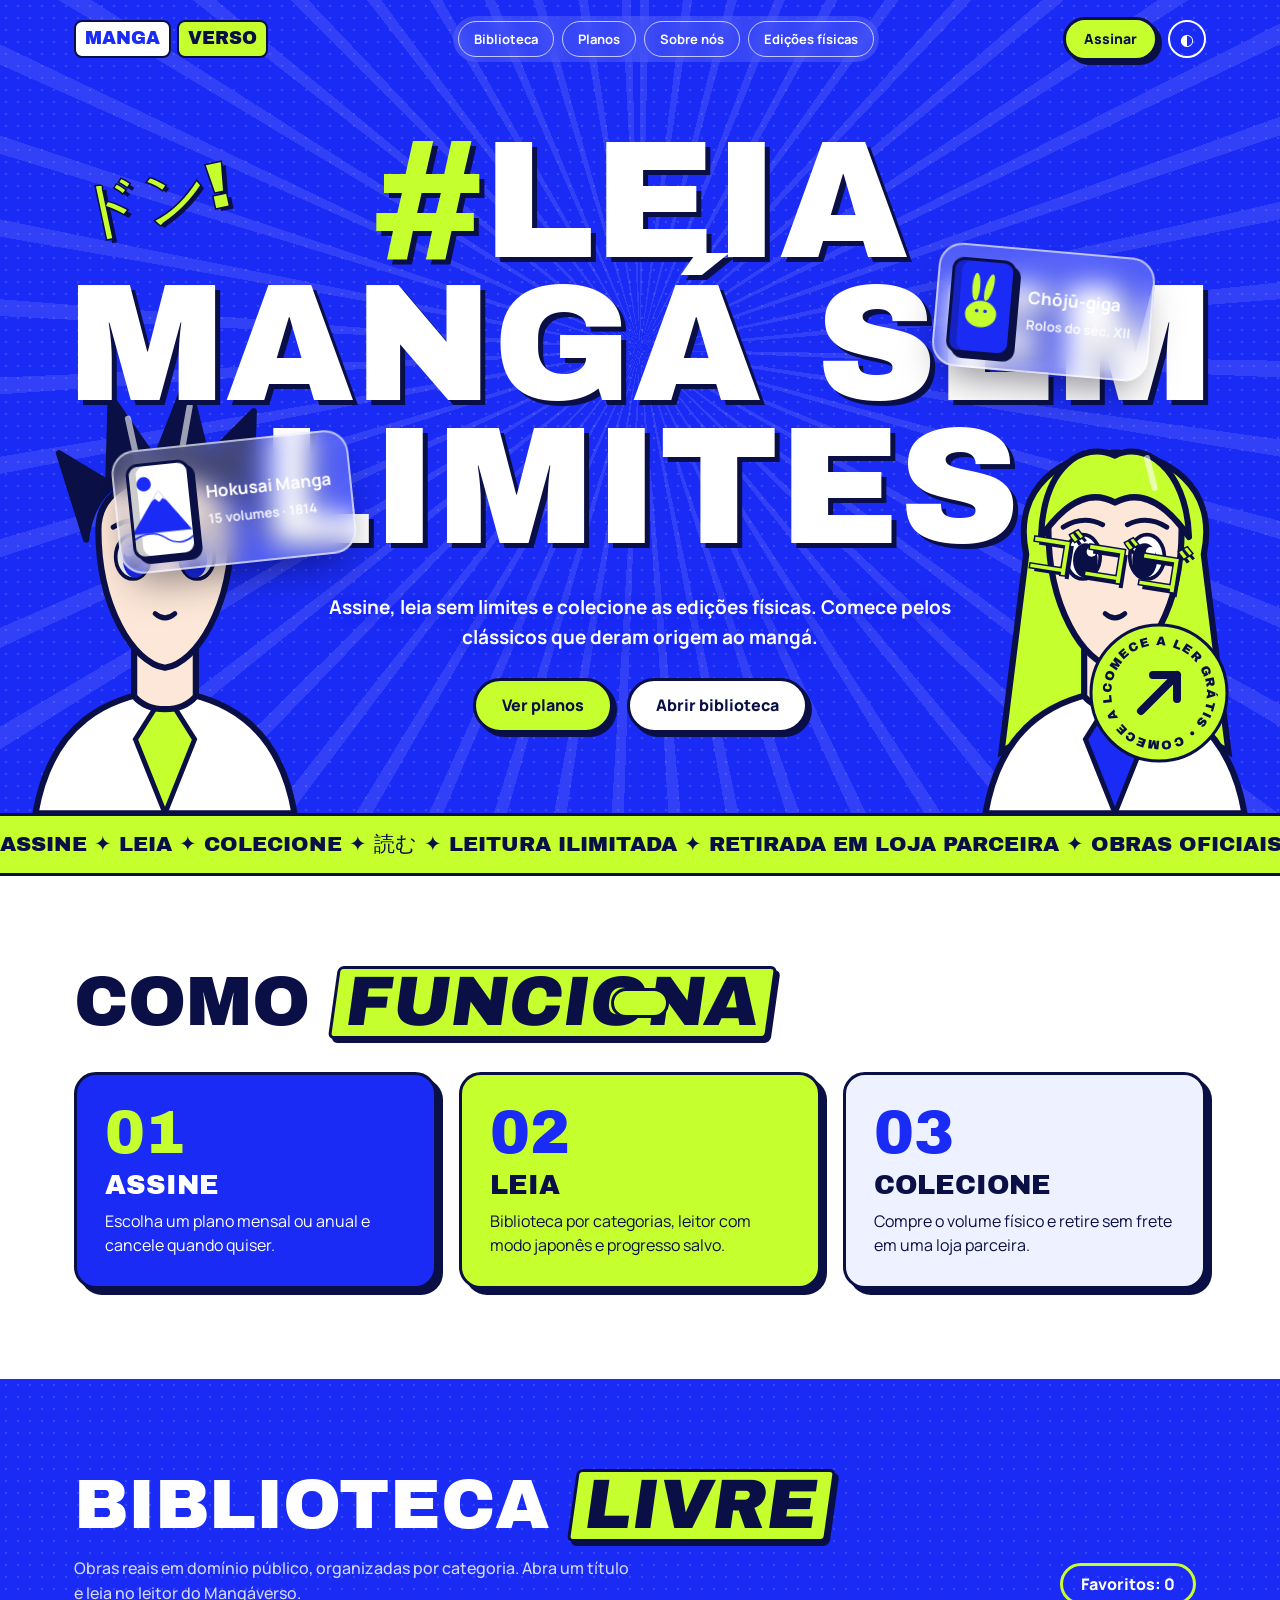
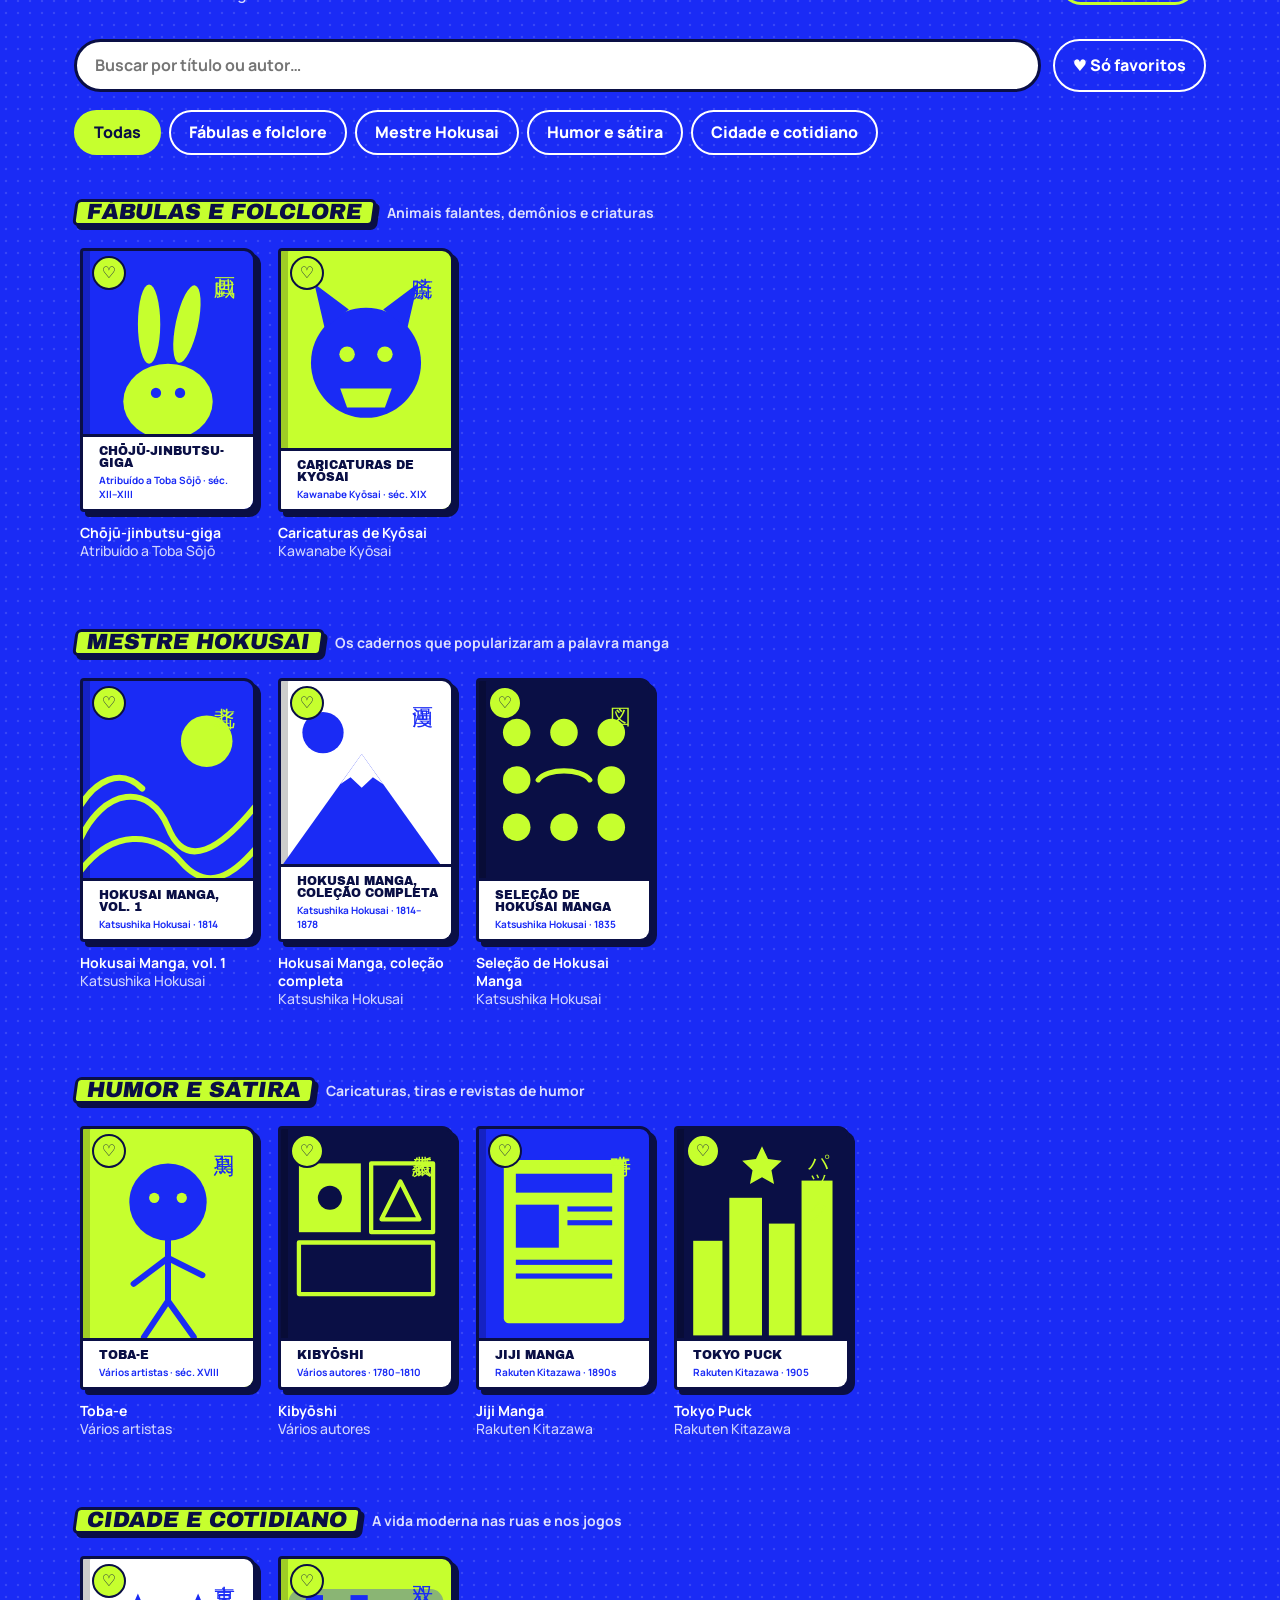
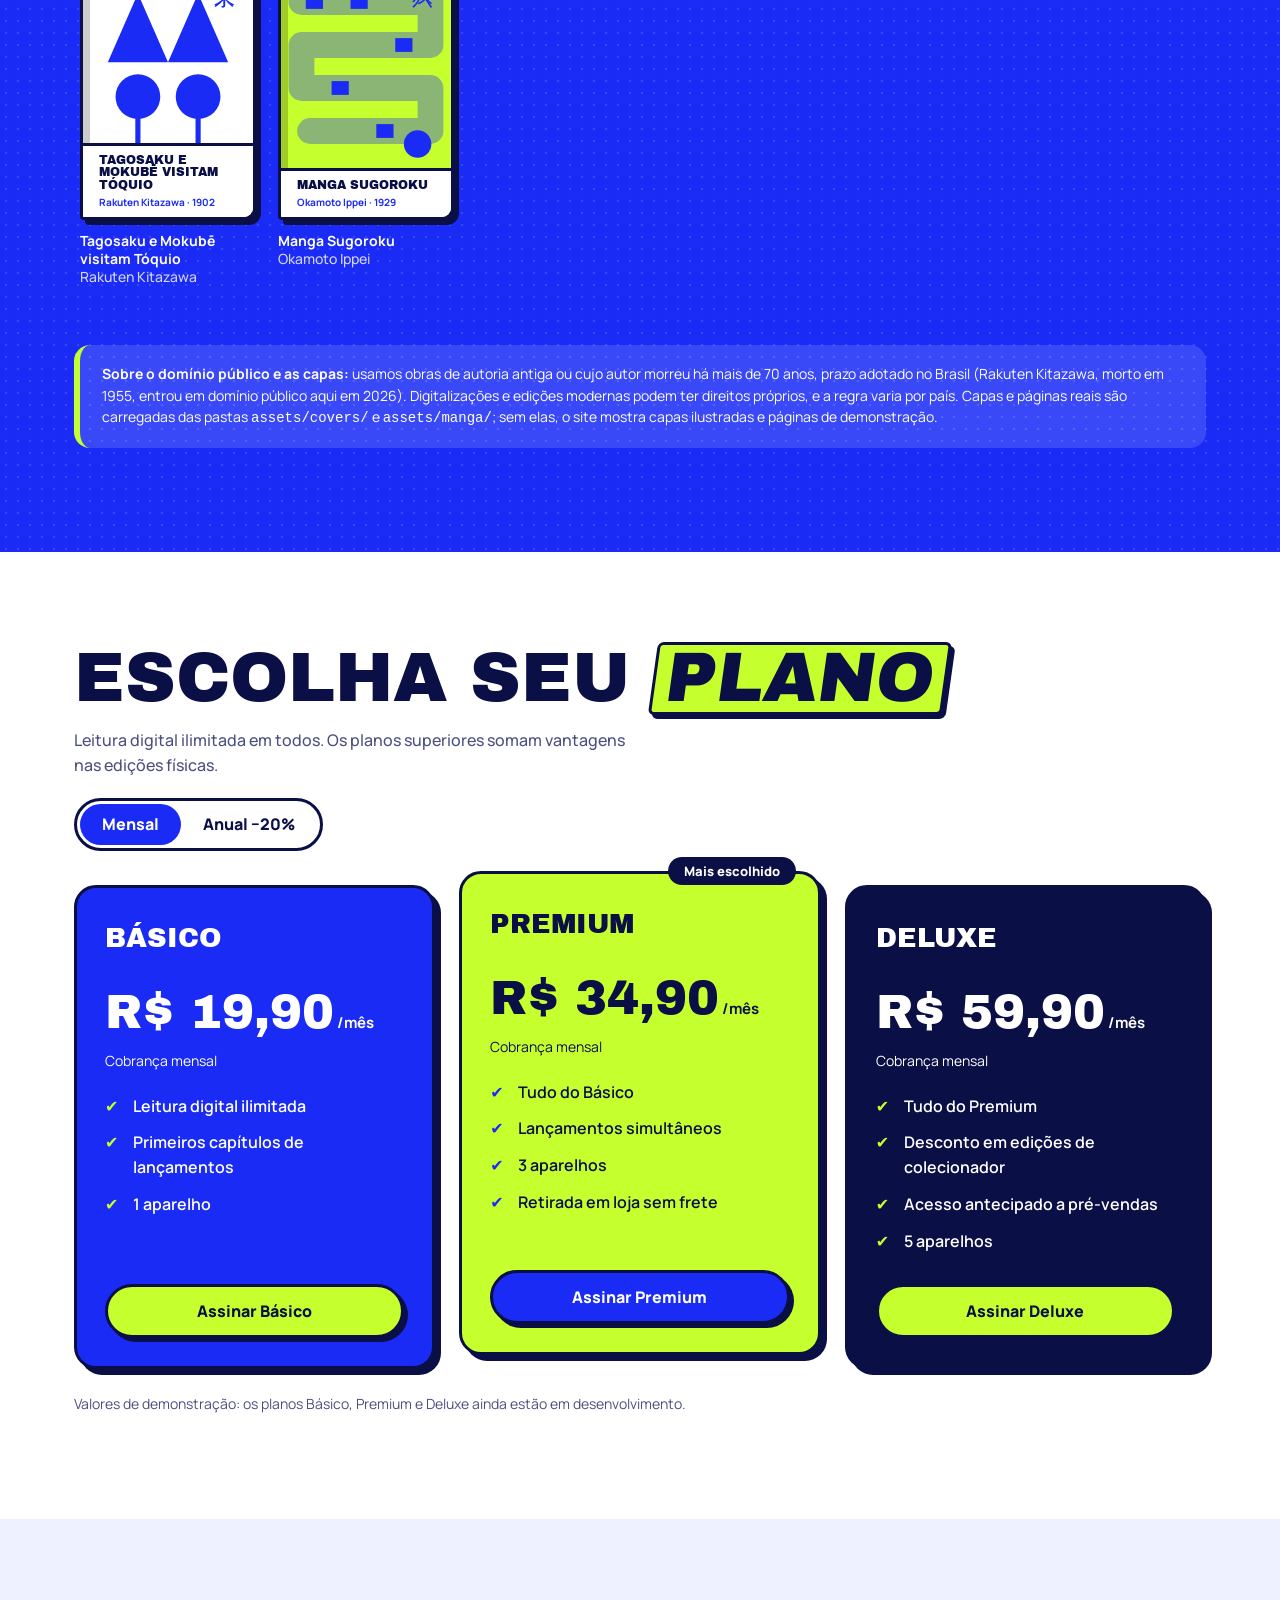
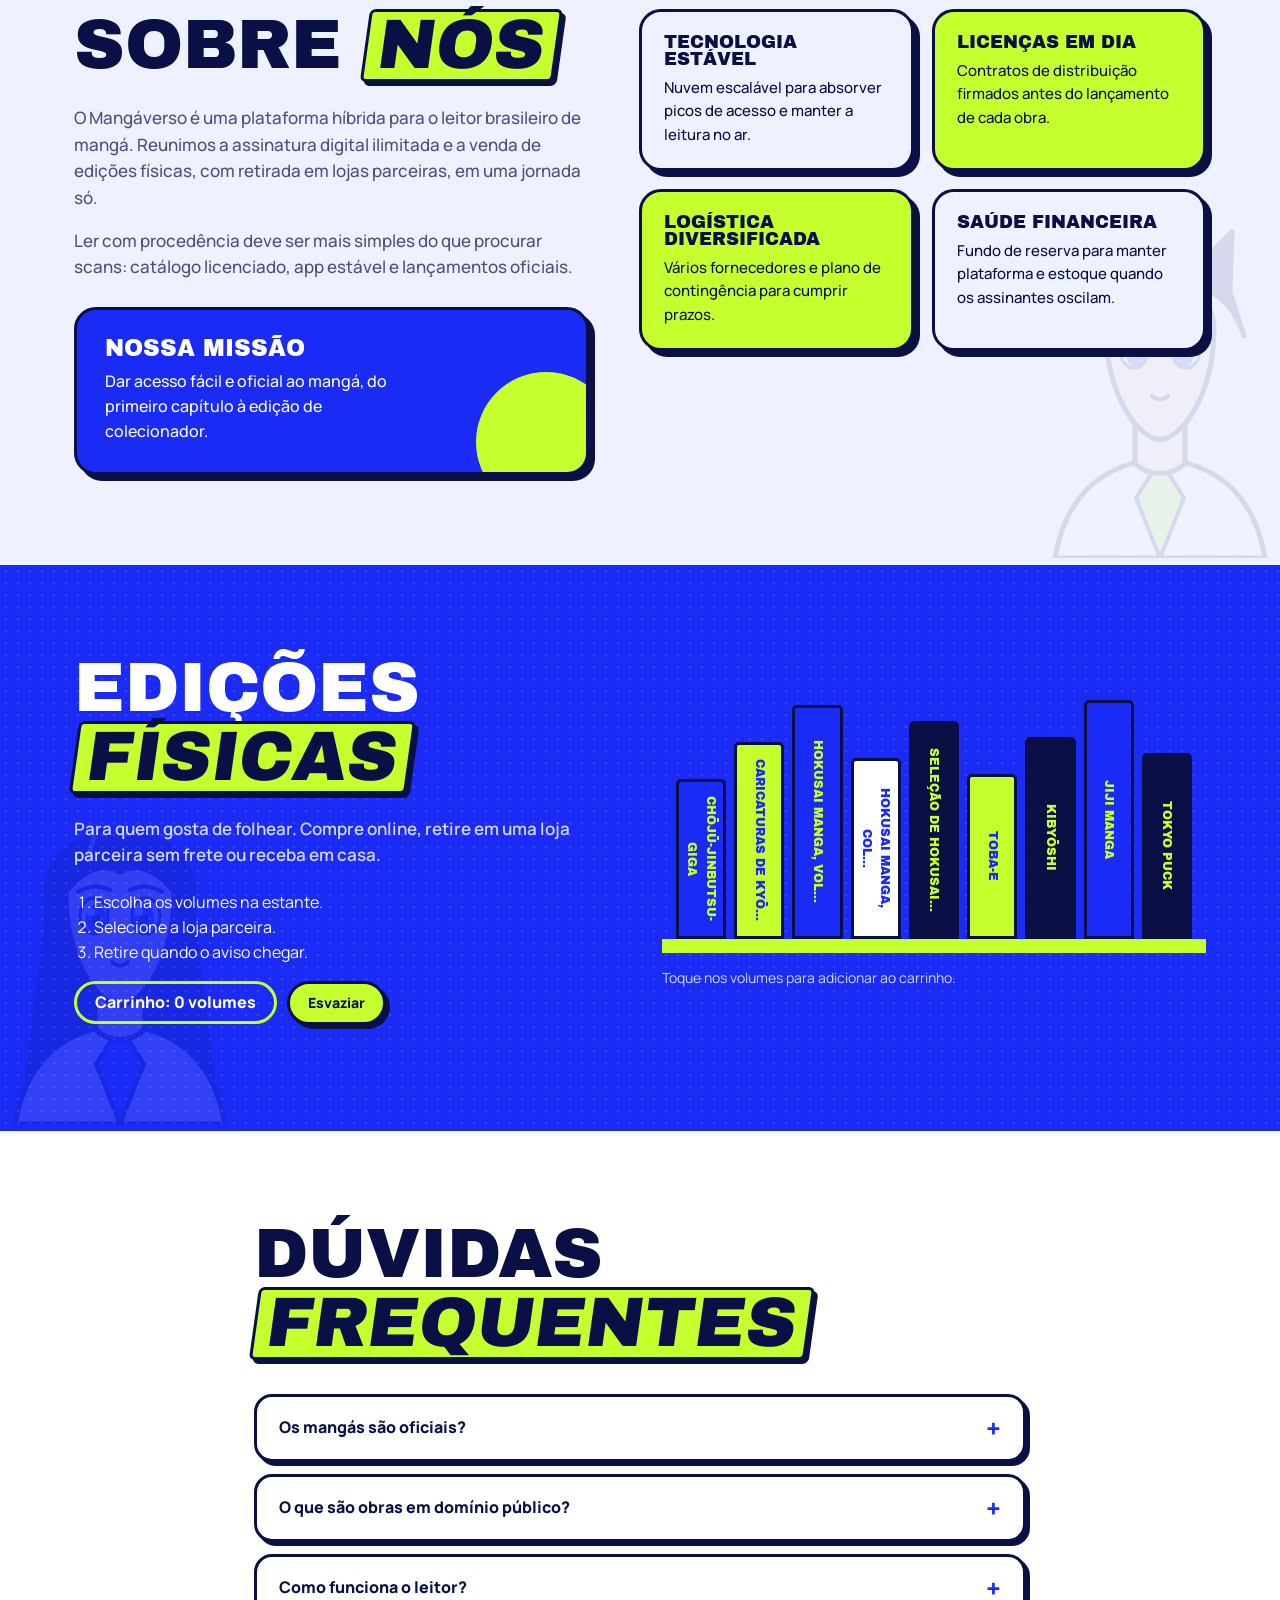
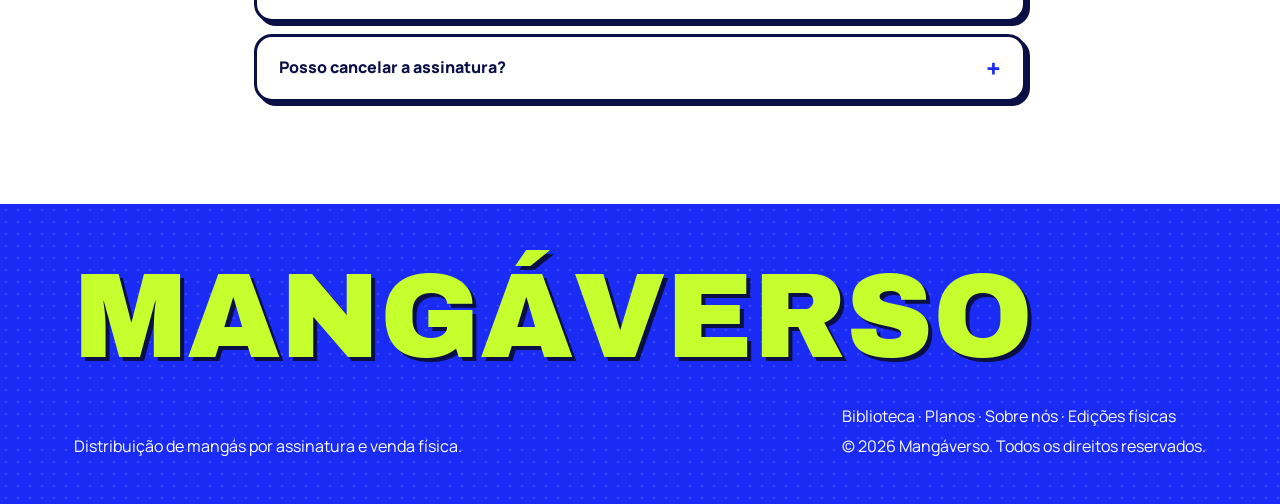
==== commit ee7c0906: "Atualização da biblioteca e design do site" ====
--- a/index.html
+++ b/index.html
@@ -7,201 +7,220 @@
 <link rel="preconnect" href="https://fonts.googleapis.com"><link rel="preconnect" href="https://fonts.gstatic.com" crossorigin>
 <link href="https://fonts.googleapis.com/css2?family=Archivo+Black&family=Manrope:wght@500;700;800&display=swap" rel="stylesheet">
 <style>
-:root{--blue:#1a2bf5;--navy:#0a0f45;--lime:#c6ff2e;--white:#fff;--paper:#fff;--soft:#eef1ff;--ink:#0a0f45;--mute:#4a5180;--line:#d6dbff;
+:root{--blue:#1a2bf5;--navy:#0a0f45;--lime:#c6ff2e;--paper:#fff;--soft:#eef1ff;--ink:#0a0f45;--mute:#4a5180;--line:#d6dbff;
 box-sizing:border-box;padding-top:env(safe-area-inset-top,0px);padding-bottom:env(safe-area-inset-bottom,0px)}
 @media (prefers-color-scheme:dark){:root:not([data-theme="light"]){--paper:#0a0f45;--soft:#0e1560;--ink:#fff;--mute:#aab2ff;--line:#2a35a8}}
 :root[data-theme="dark"]{--paper:#0a0f45;--soft:#0e1560;--ink:#fff;--mute:#aab2ff;--line:#2a35a8}
-*{box-sizing:border-box}html{scroll-behavior:smooth;scroll-padding-top:20px}
+*{box-sizing:border-box}html{scroll-behavior:smooth}
 body{margin:0;background:var(--paper);color:var(--ink);font-family:Manrope,system-ui,sans-serif;line-height:1.55;overflow-x:hidden}
-h1,h2,h3,.dsp{font-family:'Archivo Black',Impact,sans-serif;font-weight:400;text-transform:uppercase;line-height:.95;margin:0;letter-spacing:-.01em}
+h1,h2,h3,.dsp{font-family:'Archivo Black',Impact,sans-serif;font-weight:400;text-transform:uppercase;line-height:.95;margin:0}
 a{color:inherit}button{font:inherit;cursor:pointer;color:inherit}
 :focus-visible{outline:3px solid var(--lime);outline-offset:3px}
-.wrap{max-width:1180px;margin:0 auto;padding:0 24px}
-.blue{background:var(--blue);color:#fff;background-image:linear-gradient(rgba(255,255,255,.09) 1px,transparent 1px),linear-gradient(90deg,rgba(255,255,255,.09) 1px,transparent 1px);background-size:56px 56px}
-.blue .mute{color:#cfd5ff}
-/* nav */
+.wrap{max-width:1180px;margin:0 auto;padding:0 24px;position:relative;z-index:1}
+.blue{background-color:var(--blue);color:#fff;background-image:radial-gradient(rgba(255,255,255,.13) 1.3px,transparent 1.6px);background-size:12px 12px}
+.mute{color:var(--mute)}.blue .mute{color:#d3d8ff}
 nav{position:absolute;top:calc(16px + env(safe-area-inset-top,0px));left:0;right:0;z-index:30}
 nav .wrap{display:flex;align-items:center;justify-content:space-between;gap:14px}
 .logo{font-family:'Archivo Black';text-decoration:none;font-size:18px;display:flex;gap:6px;text-transform:uppercase}
-.logo b{background:#fff;color:var(--blue);padding:3px 9px;border-radius:8px;font-weight:400}.logo span{background:var(--lime);color:var(--navy);padding:3px 9px;border-radius:8px}
-.pills{display:flex;gap:8px;background:rgba(255,255,255,.1);padding:5px;border-radius:99px;backdrop-filter:blur(8px)}
+.logo b{background:#fff;color:var(--blue);padding:3px 9px;border-radius:8px;font-weight:400;border:2px solid var(--navy)}.logo span{background:var(--lime);color:var(--navy);padding:3px 9px;border-radius:8px;border:2px solid var(--navy)}
+.pills{display:flex;gap:8px;background:rgba(255,255,255,.12);padding:5px;border-radius:99px;backdrop-filter:blur(8px)}
 .pills a{text-decoration:none;font-weight:700;font-size:13px;padding:7px 15px;border-radius:99px;border:1.5px solid rgba(255,255,255,.7);color:#fff}
 .pills a:hover{background:#fff;color:var(--blue)}
-.btn{display:inline-block;border:0;background:var(--lime);color:var(--navy);font-weight:800;padding:14px 28px;border-radius:99px;text-decoration:none;transition:transform .15s;box-shadow:0 0 0 3px var(--navy)}
-.btn:hover{transform:translateY(-3px) rotate(-1deg)}
-.btn.w{background:#fff;box-shadow:0 0 0 3px var(--navy)}.btn.b{background:var(--blue);color:#fff}
-.btn.sm{padding:9px 20px;font-size:14px}
-.tbtn{border:2px solid #fff;background:transparent;color:#fff;border-radius:50%;width:38px;height:38px}
+.btn{display:inline-block;border:3px solid var(--navy);background:var(--lime);color:var(--navy);font-weight:800;padding:12px 26px;border-radius:99px;text-decoration:none;transition:transform .15s,box-shadow .15s;box-shadow:4px 4px 0 var(--navy)}
+.btn:hover{transform:translate(-2px,-2px);box-shadow:6px 6px 0 var(--navy)}
+.btn.w{background:#fff}.btn.b{background:var(--blue);color:#fff}.btn.sm{padding:8px 18px;font-size:14px}
+.tbtn{border:2px solid currentColor;background:transparent;border-radius:50%;width:38px;height:38px;color:inherit}
 @media(max-width:900px){.pills{display:none}}
 /* hero */
-.hero{position:relative;min-height:760px;padding:130px 0 70px;overflow:hidden;text-align:center}
-.hero h1{font-size:clamp(54px,13.2vw,176px);line-height:.86;position:relative;z-index:1}
+.hero{position:relative;min-height:780px;padding:130px 0 80px;overflow:hidden;text-align:center;isolation:isolate}
+.hero::before{content:"";position:absolute;inset:-20%;z-index:-2;background:repeating-conic-gradient(from 0deg at 50% 45%,rgba(255,255,255,.1) 0 1.5deg,transparent 1.5deg 7deg)}
+.hero h1{font-size:clamp(54px,13vw,170px);line-height:.86;position:relative;z-index:2;text-shadow:5px 5px 0 var(--navy)}
 .hero h1 i{font-style:normal;color:var(--lime)}
-.hero p{position:relative;z-index:3;max-width:50ch;margin:34px auto 26px;font-size:19px;font-weight:700;color:#fff;text-shadow:0 2px 14px var(--blue)}
+.hero p{position:relative;z-index:3;max-width:50ch;margin:34px auto 26px;font-size:19px;font-weight:700;text-shadow:0 2px 14px var(--blue)}
 .cta{display:flex;gap:14px;justify-content:center;flex-wrap:wrap;position:relative;z-index:3}
-.glass{position:absolute;z-index:2;display:flex;align-items:center;gap:14px;padding:12px 18px 12px 12px;border-radius:24px;background:rgba(255,255,255,.22);border:1.5px solid rgba(255,255,255,.55);backdrop-filter:blur(14px);box-shadow:0 20px 40px -14px rgba(0,0,20,.5);text-align:left;color:#fff;animation:fl 6s ease-in-out infinite}
-.glass .cover{width:74px;flex:none;border-radius:14px}
-.glass b{display:block;font-size:17px}.glass small{opacity:.85;font-weight:700}
-.g1{left:7%;top:420px;transform:rotate(-6deg)}.g2{right:11%;top:240px;transform:rotate(5deg);animation-delay:-3s}
+.chr{position:absolute;bottom:0;width:min(32vw,370px);z-index:0;pointer-events:none}
+.chr svg{display:block;width:100%}.cl{left:-20px}.cr{right:-20px;transform:scaleX(-1)}
+.sfx{position:absolute;font-family:'Archivo Black';color:var(--lime);-webkit-text-stroke:3px var(--navy);paint-order:stroke fill;z-index:1;pointer-events:none;text-shadow:4px 4px 0 var(--navy)}
+.glass{position:absolute;z-index:3;display:flex;align-items:center;gap:14px;padding:12px 18px 12px 12px;border-radius:24px;background:rgba(255,255,255,.22);border:2px solid rgba(255,255,255,.6);backdrop-filter:blur(14px);box-shadow:0 20px 40px -14px rgba(0,0,20,.5);text-align:left;animation:fl 6s ease-in-out infinite}
+.glass .cover{width:64px;flex:none;border-radius:12px}.glass b{display:block;font-size:17px}.glass small{opacity:.9;font-weight:700}
+.g1{left:9%;top:440px;transform:rotate(-6deg)}.g2{right:10%;top:250px;transform:rotate(5deg);animation-delay:-3s}
 @keyframes fl{50%{translate:0 -12px}}
-.arrow{position:absolute;z-index:2;width:150px;stroke:var(--lime);fill:none;stroke-width:13;stroke-linecap:round;stroke-linejoin:round}
-.a1{right:25%;top:150px}.a2{left:13%;top:300px;transform:scaleX(-1) rotate(20deg)}
-.badge{position:absolute;right:5%;bottom:70px;width:150px;height:150px;z-index:4;display:block}
-.badge svg{width:100%;height:100%;animation:sp 16s linear infinite}
-@keyframes sp{to{transform:rotate(360deg)}}
-@media(max-width:800px){.hero{padding-top:100px;min-height:700px}.g1{left:2%;top:470px}.g2{right:2%;top:250px}.arrow{display:none}.badge{width:104px;height:104px;bottom:20px;right:3%}.glass .cover{width:52px}.glass b{font-size:14px}}
+.badge{position:absolute;right:4%;bottom:50px;width:140px;height:140px;z-index:4}
+.badge svg{width:100%;height:100%;animation:sp 16s linear infinite}@keyframes sp{to{transform:rotate(360deg)}}
+@media(max-width:800px){.hero{padding-top:100px;min-height:720px}.chr{width:40vw;opacity:.7}.g1{left:2%;top:490px}.g2{right:2%;top:250px}.badge{width:96px;height:96px;bottom:14px}.glass .cover{width:46px}.glass b{font-size:14px}}
 @media(prefers-reduced-motion:reduce){*{animation:none!important;transition:none!important}html{scroll-behavior:auto}}
-.strip{background:var(--lime);color:var(--navy);overflow:hidden;white-space:nowrap;padding:14px 0;font-family:'Archivo Black';text-transform:uppercase;font-size:22px;border-block:3px solid var(--navy)}
+.strip{background:var(--lime);color:var(--navy);overflow:hidden;white-space:nowrap;padding:12px 0;font-family:'Archivo Black';text-transform:uppercase;font-size:21px;border-block:3px solid var(--navy)}
 .strip div{display:inline-block;animation:mq 30s linear infinite}@keyframes mq{to{transform:translateX(-50%)}}
-section{padding:96px 0}
-.sh{display:flex;justify-content:space-between;align-items:end;gap:20px;flex-wrap:wrap;margin-bottom:38px}
-.sh h2{font-size:clamp(34px,6vw,72px)}.sh h2 u{text-decoration:none;background:var(--lime);color:var(--navy);padding:0 10px;border-radius:10px}
-.sh p{margin:12px 0 0;color:var(--mute);max-width:56ch;font-weight:500}
+section{padding:90px 0;position:relative;overflow:hidden}
+.ghost{position:absolute;bottom:0;width:300px;opacity:.1;pointer-events:none}.ghost svg{width:100%}
+.sh{display:flex;justify-content:space-between;align-items:end;gap:20px;flex-wrap:wrap;margin-bottom:34px}
+.sh h2{font-size:clamp(34px,6vw,70px)}
+.lab{display:inline-block;background:var(--lime);color:var(--navy);padding:0 10px;border-radius:6px;transform:skewX(-8deg);border:3px solid var(--navy);box-shadow:4px 4px 0 var(--navy)}
+.sh p{margin:14px 0 0;max-width:56ch;font-weight:500}
 .steps{display:grid;grid-template-columns:repeat(3,1fr);gap:22px}
-.card{border-radius:26px;padding:30px;border:2px solid var(--line);background:var(--paper)}
-.blue .card{background:rgba(255,255,255,.12);border-color:rgba(255,255,255,.4);backdrop-filter:blur(8px)}
-.card .n{font-family:'Archivo Black';font-size:64px;color:var(--lime);line-height:1}
-.card h3{font-size:28px;margin:10px 0}.card p{margin:0;opacity:.9}
+.card{border-radius:22px;padding:28px;border:3px solid var(--navy);box-shadow:6px 6px 0 var(--navy)}
+.card .n{font-family:'Archivo Black';font-size:60px;line-height:1}.card h3{font-size:27px;margin:10px 0}.card p{margin:0}
 @media(max-width:820px){.steps{grid-template-columns:1fr}}
 /* covers */
-.cover{aspect-ratio:2/3;position:relative;overflow:hidden;background:var(--b);color:var(--f);border-radius:6px 14px 14px 6px;box-shadow:inset 7px 0 0 rgba(0,0,0,.2),0 16px 30px -14px rgba(10,15,69,.65);transition:transform .2s}
-.cover svg{position:absolute;inset:0;width:100%;height:100%}
-.cover .f{fill:var(--f)}.cover .s{fill:none;stroke:var(--f);stroke-width:7;stroke-linecap:round;stroke-linejoin:round}.cover .w{fill:var(--b)}
-.cover .k{position:absolute;top:10px;right:12px;writing-mode:vertical-rl;font-family:'Archivo Black';font-size:21px;opacity:.95}
-.cover .t{position:absolute;left:0;right:0;bottom:0;background:#fff;color:var(--navy);padding:9px 10px 9px 16px;font-family:'Archivo Black';font-size:12.5px;line-height:1.05;text-transform:uppercase}
+.cover{aspect-ratio:2/3;position:relative;overflow:hidden;background:var(--b);color:var(--f);border-radius:4px 12px 12px 4px;border:3px solid var(--navy);box-shadow:inset 7px 0 0 rgba(0,0,0,.2),5px 5px 0 var(--navy);transition:transform .2s}
+.cover>svg,.cover>img{position:absolute;inset:0;width:100%;height:100%}.cover>img{object-fit:cover;z-index:2}
+.art .f{fill:var(--f)}.art .s{fill:none;stroke:var(--f);stroke-width:7;stroke-linecap:round;stroke-linejoin:round}.art .w{fill:var(--b)}
+.cover .k{position:absolute;top:10px;right:12px;writing-mode:vertical-rl;font-family:'Archivo Black';font-size:21px}
+.cover .t{position:absolute;left:0;right:0;bottom:0;background:#fff;color:var(--navy);padding:8px 10px 8px 16px;font-family:'Archivo Black';font-size:12px;line-height:1.05;text-transform:uppercase;border-top:3px solid var(--navy)}
 .cover .t i{display:block;font:700 10px Manrope;color:var(--blue);margin-top:3px;text-transform:none}
-.glass .cover .t,.dg .cover .t{font-size:inherit}
+.cover.real .k,.cover.real .t{display:none}
 /* catalog */
 .tools{display:flex;gap:12px;flex-wrap:wrap;margin-bottom:18px}
-.tools input,.tools select{border:2px solid var(--blue);background:var(--paper);color:var(--ink);padding:12px 18px;border-radius:99px;font:inherit;font-weight:700}
-.tools input{flex:1;min-width:210px}
-.chips{display:flex;gap:8px;flex-wrap:wrap;margin-bottom:20px}
-.chip{border:2px solid var(--blue);background:transparent;border-radius:99px;padding:8px 18px;font-weight:800;color:var(--blue)}
-.chip[aria-pressed=true]{background:var(--blue);color:#fff}
-@media (prefers-color-scheme:dark){.chip,.tools input,.tools select{border-color:var(--lime);color:var(--ink)}.chip[aria-pressed=true]{background:var(--lime);color:var(--navy)}}
-.count{color:var(--mute);font-weight:700;margin:0 0 20px}
-.grid{display:grid;grid-template-columns:repeat(auto-fill,minmax(190px,1fr));gap:30px 24px}
-.cv{position:relative}.cv>button.o{border:0;background:none;padding:0;text-align:left;width:100%}
+.tools input{flex:1;min-width:210px;border:3px solid var(--navy);background:#fff;color:var(--navy);padding:11px 18px;border-radius:99px;font:inherit;font-weight:700}
+.chips{display:flex;gap:8px;flex-wrap:wrap;margin-bottom:10px}
+.chip{border:2px solid #fff;background:transparent;border-radius:99px;padding:8px 18px;font-weight:800;color:#fff}
+.chip[aria-pressed=true]{background:var(--lime);color:var(--navy);border-color:var(--lime)}
+.cat{margin-top:44px}.cat h3{font-size:28px;display:flex;gap:12px;align-items:center;flex-wrap:wrap}.cat h3 small{font:700 14px Manrope;text-transform:none;opacity:.85}
+.row{display:flex;gap:22px;overflow-x:auto;padding:22px 6px 22px;scroll-snap-type:x proximity;scrollbar-color:var(--lime) transparent}
+.cv{position:relative;flex:none;width:176px;scroll-snap-align:start}.cv>button.o{border:0;background:none;padding:0;text-align:left;width:100%;color:inherit}
 .cv:hover .cover{transform:translateY(-8px) rotate(-1.5deg)}
-.cv .meta{margin-top:14px;font-weight:700;font-size:14px;color:var(--mute);display:flex;justify-content:space-between;gap:6px}
-.fav{position:absolute;top:8px;left:14px;z-index:3;width:34px;height:34px;border-radius:50%;border:0;background:var(--lime);color:var(--navy);font-size:17px}
-.empty{grid-column:1/-1;padding:44px;text-align:center;color:var(--mute);border:2px dashed var(--line);border-radius:20px}
-.legal{margin-top:34px;padding:18px 22px;border-radius:18px;background:var(--soft);color:var(--mute);font-size:14px;border-left:6px solid var(--lime)}
-dialog{border:0;border-radius:28px;background:var(--paper);color:var(--ink);width:min(800px,94vw);padding:0;box-shadow:0 30px 90px rgba(0,0,40,.6)}
-dialog::backdrop{background:rgba(10,15,69,.7);backdrop-filter:blur(4px)}
+.cv .meta{margin-top:12px;font-weight:700;font-size:14px;line-height:1.3}.cv .meta span{display:block;opacity:.8;font-weight:500}
+.fav{position:absolute;top:8px;left:12px;z-index:5;width:34px;height:34px;border-radius:50%;border:2px solid var(--navy);background:var(--lime);color:var(--navy);font-size:16px}
+.bar{height:5px;background:rgba(255,255,255,.3);border-radius:9px;margin-top:8px;overflow:hidden}.bar i{display:block;height:100%;background:var(--lime)}
+.empty{padding:40px;text-align:center;border:3px dashed rgba(255,255,255,.5);border-radius:20px;margin-top:30px}
+.legal{margin-top:34px;padding:18px 22px;border-radius:16px;background:rgba(255,255,255,.14);font-size:14px;border-left:6px solid var(--lime)}
+dialog{border:0;border-radius:26px;background:var(--paper);color:var(--ink);width:min(800px,94vw);padding:0;box-shadow:0 30px 90px rgba(0,0,40,.6);border:3px solid var(--navy)}
+dialog::backdrop{background:rgba(10,15,69,.75);backdrop-filter:blur(4px)}
 .dg{display:grid;grid-template-columns:240px 1fr;gap:30px;padding:32px}
-.dg h3{font-size:32px}.dg .by{color:var(--blue);font-weight:800;margin:8px 0 14px}
+.dg h3{font-size:30px}.dg .by{color:var(--blue);font-weight:800;margin:8px 0 14px}
 .dg dl{display:grid;grid-template-columns:auto 1fr;gap:6px 18px;margin:16px 0;font-size:15px}.dg dt{color:var(--mute)}.dg dd{margin:0;font-weight:700}
-.tag{display:inline-block;background:var(--lime);color:var(--navy);border-radius:99px;padding:4px 14px;font-size:13px;font-weight:800}
-.da{display:flex;gap:10px;flex-wrap:wrap;margin-top:20px}.x{position:absolute;right:14px;top:14px;border-color:var(--blue);color:var(--blue);z-index:2}
+.tag{display:inline-block;background:var(--lime);color:var(--navy);border:2px solid var(--navy);border-radius:99px;padding:3px 14px;font-size:13px;font-weight:800}
+.da{display:flex;gap:10px;flex-wrap:wrap;margin-top:20px}.x{position:absolute;right:14px;top:14px;z-index:2}
 @media(max-width:640px){.dg{grid-template-columns:1fr}.dg .cover{max-width:190px}}
+/* reader */
+#rd{width:100vw;max-width:none;height:100dvh;max-height:none;margin:0;border:0;border-radius:0;background:#0a0f45;color:#fff;padding:0}
+#rd[open]{display:grid;grid-template-rows:auto 1fr auto}
+.rt,.rb{display:flex;gap:10px;align-items:center;flex-wrap:wrap;padding:10px 16px;background:var(--blue);border-block:3px solid var(--navy)}
+.rt h3{font-size:16px;margin-right:auto}
+.rbt{border:2px solid #fff;background:transparent;color:#fff;border-radius:99px;padding:6px 14px;font-weight:800;font-size:13px}
+.rbt[aria-pressed=true]{background:var(--lime);color:var(--navy);border-color:var(--lime)}
+.stage{overflow:auto;display:flex;padding:18px;background-image:radial-gradient(rgba(255,255,255,.08) 1.3px,transparent 1.6px);background-size:12px 12px}
+.inner{margin:auto;display:flex;align-items:flex-start;gap:0}
+.pg{position:relative;background:#fffdf6;aspect-ratio:2/3;height:calc((100dvh - 150px)*var(--z));flex:none;box-shadow:0 10px 40px rgba(0,0,0,.55)}
+.pg svg,.pg img{position:absolute;inset:0;width:100%;height:100%}.pg img{object-fit:contain;background:#fffdf6}
+.vs .inner{flex-direction:column;gap:14px;width:100%}.vs .pg{height:auto;width:min(calc(640px*var(--z)),96%);margin:0 auto}
+.rb input{flex:1;min-width:120px;accent-color:var(--lime)}.rb .ct{font-weight:800;min-width:64px;text-align:center}
+.hint{font-size:12px;opacity:.8;flex-basis:100%}
+.dp text{font-family:'Archivo Black',Impact,sans-serif}
 /* plans */
-.toggle{display:inline-flex;border:2px solid #fff;border-radius:99px;padding:4px}
-.toggle button{border:0;background:none;padding:8px 22px;border-radius:99px;font-weight:800;color:#fff}
-.toggle button[aria-pressed=true]{background:var(--lime);color:var(--navy)}
+.toggle{display:inline-flex;border:3px solid var(--navy);border-radius:99px;padding:3px;background:#fff}
+.toggle button{border:0;background:none;padding:8px 22px;border-radius:99px;font-weight:800;color:var(--navy)}
+.toggle button[aria-pressed=true]{background:var(--blue);color:#fff}
 .plans{display:grid;grid-template-columns:repeat(3,1fr);gap:24px;align-items:stretch}
 .plan{display:flex;flex-direction:column;position:relative}
-.plan.hot{background:var(--lime)!important;color:var(--navy);border-color:var(--navy)!important;transform:translateY(-14px)}
-.plan .pt{position:absolute;top:-16px;right:24px;background:var(--navy);color:#fff;border-radius:99px;padding:4px 16px;font-weight:800;font-size:13px}
-.price{font-family:'Archivo Black';font-size:50px;margin:14px 0 0}.price small{font:700 15px Manrope}
-.plan ul{padding:0;list-style:none;margin:18px 0 26px;flex:1}.plan li{padding:6px 0 6px 28px;position:relative;font-weight:600}
+.plan.hot{background:var(--lime);color:var(--navy);transform:translateY(-14px)}
+.plan .pt{position:absolute;top:-17px;right:22px;background:var(--navy);color:#fff;border-radius:99px;padding:4px 16px;font-weight:800;font-size:13px}
+.price{font-family:'Archivo Black';font-size:48px;margin:14px 0 0}.price small{font:700 15px Manrope}
+.plan ul{padding:0;list-style:none;margin:16px 0 24px;flex:1}.plan li{padding:6px 0 6px 28px;position:relative;font-weight:600}
 .plan li::before{content:"✔";position:absolute;left:0;color:var(--lime);font-weight:800}.plan.hot li::before{color:var(--blue)}
 .plan .btn{text-align:center}.note{margin-top:24px;font-size:14px}
 @media(max-width:860px){.plans{grid-template-columns:1fr}.plan.hot{transform:none}}
-/* about */
 .about{display:grid;grid-template-columns:1fr 1.1fr;gap:50px;align-items:start}
 .about p{color:var(--mute);font-size:17px;font-weight:500}
-.mission{background:var(--blue);color:#fff;border-radius:26px;padding:30px;margin-top:26px;position:relative;overflow:hidden}
-.mission::after{content:"";position:absolute;right:-30px;bottom:-40px;width:150px;height:150px;border-radius:50%;background:var(--lime)}
-.mission h3{font-size:24px;margin-bottom:10px}.mission p{color:#fff;margin:0;font-size:16px;max-width:30ch;position:relative;z-index:1}
+.mission{background:var(--blue);color:#fff;border:3px solid var(--navy);border-radius:22px;padding:28px;margin-top:26px;position:relative;overflow:hidden;box-shadow:6px 6px 0 var(--navy)}
+.mission::after{content:"";position:absolute;right:-30px;bottom:-40px;width:140px;height:140px;border-radius:50%;background:var(--lime)}
+.mission h3{font-size:23px;margin-bottom:10px}.mission p{color:#fff;margin:0;font-size:16px;max-width:30ch;position:relative;z-index:1}
 .pil{display:grid;grid-template-columns:1fr 1fr;gap:18px}
-.pil .card{padding:24px;background:var(--soft);border:0}.pil .card:nth-child(2),.pil .card:nth-child(3){background:var(--lime);color:var(--navy)}
-.pil h3{font-size:19px;margin:0 0 8px}.pil p{font-size:15px;color:inherit}
+.pil .card{padding:22px;background:var(--soft)}.pil .card:nth-child(2),.pil .card:nth-child(3){background:var(--lime);color:var(--navy)}
+.pil h3{font-size:18px;margin:0 0 8px}.pil p{font-size:15px;color:inherit}
 @media(max-width:860px){.about,.pil{grid-template-columns:1fr}}
-.phys{display:grid;grid-template-columns:1fr 1fr;gap:44px;align-items:center}
-.phys ol{padding-left:20px}
+.phys{display:grid;grid-template-columns:1fr 1fr;gap:44px;align-items:center}.phys ol{padding-left:20px}
 .shelf{display:flex;gap:8px;align-items:flex-end;border-bottom:14px solid var(--lime);padding:0 14px;height:260px}
-.bk{flex:1;border-radius:5px 5px 0 0;writing-mode:vertical-rl;font-family:'Archivo Black';text-transform:uppercase;font-size:12px;padding:12px 0;cursor:pointer;border:0;background:var(--b);color:var(--f);transition:transform .2s}
-.bk:hover{transform:translateY(-12px)}.bk[aria-pressed=true]{outline:3px solid #fff;outline-offset:2px;transform:translateY(-12px)}
-.pill{display:inline-block;border:2px solid var(--lime);border-radius:99px;padding:8px 18px;font-weight:800;margin-right:10px}
-details{border:2px solid var(--blue);border-radius:20px;margin-bottom:12px;padding:0 24px;background:var(--paper)}
-summary{cursor:pointer;font-weight:800;padding:20px 0;list-style:none;display:flex;justify-content:space-between;gap:12px}
+.bk{flex:1;border-radius:5px 5px 0 0;writing-mode:vertical-rl;font-family:'Archivo Black';text-transform:uppercase;font-size:12px;padding:12px 0;cursor:pointer;border:3px solid var(--navy);background:var(--b);color:var(--f);transition:transform .2s}
+.bk:hover,.bk[aria-pressed=true]{transform:translateY(-14px)}.bk[aria-pressed=true]{outline:3px solid #fff}
+.pill{display:inline-block;border:3px solid var(--lime);border-radius:99px;padding:6px 18px;font-weight:800;margin-right:10px}
+details{border:3px solid var(--navy);border-radius:18px;margin-bottom:12px;padding:0 22px;background:var(--paper);box-shadow:4px 4px 0 var(--navy)}
+summary{cursor:pointer;font-weight:800;padding:18px 0;list-style:none;display:flex;justify-content:space-between;gap:12px}
 summary::after{content:"+";color:var(--blue);font-size:26px;line-height:1}details[open] summary::after{content:"–"}
-details p{margin:0 0 20px;color:var(--mute);font-weight:500}
-@media (prefers-color-scheme:dark){details{border-color:var(--lime)}summary::after{color:var(--lime)}}
+details p{margin:0 0 18px;color:var(--mute);font-weight:500}
+@media (prefers-color-scheme:dark){details{border-color:var(--lime);box-shadow:4px 4px 0 var(--lime)}summary::after{color:var(--lime)}}
 footer{padding:56px 0 40px}footer .wrap{display:flex;justify-content:space-between;gap:24px;flex-wrap:wrap;align-items:end}
-footer .big{font-size:clamp(40px,10vw,120px);color:var(--lime);width:100%}footer p{margin:6px 0;opacity:.85}
-.toast{position:fixed;bottom:calc(22px + env(safe-area-inset-bottom,0px));left:50%;transform:translate(-50%,140px);background:var(--lime);color:var(--navy);padding:13px 26px;border-radius:99px;font-weight:800;transition:transform .3s;z-index:60;box-shadow:0 0 0 3px var(--navy)}
+footer .big{font-size:clamp(40px,10vw,120px);color:var(--lime);width:100%;text-shadow:4px 4px 0 var(--navy)}footer p{margin:6px 0}
+.toast{position:fixed;bottom:calc(22px + env(safe-area-inset-bottom,0px));left:50%;transform:translate(-50%,140px);background:var(--lime);color:var(--navy);padding:12px 26px;border-radius:99px;font-weight:800;transition:transform .3s;z-index:9999;border:3px solid var(--navy)}
 .toast.on{transform:translate(-50%,0)}
 @media(max-width:820px){.phys{grid-template-columns:1fr}}
 </style>
 </head>
 <body>
+<svg width="0" height="0" style="position:absolute" aria-hidden="true"><defs><pattern id="ht" width="6" height="6" patternUnits="userSpaceOnUse"><circle cx="3" cy="3" r="1.4" fill="#0a0f45" opacity=".4"/></pattern></defs></svg>
+
 <header class="blue hero" id="top">
 <nav><div class="wrap">
   <a class="logo" href="#top" aria-label="Mangáverso"><b>Manga</b><span>verso</span></a>
-  <div class="pills"><a href="#catalogo">Catálogo</a><a href="#planos">Planos</a><a href="#sobre">Sobre nós</a><a href="#loja">Edições físicas</a></div>
+  <div class="pills"><a href="#catalogo">Biblioteca</a><a href="#planos">Planos</a><a href="#sobre">Sobre nós</a><a href="#loja">Edições físicas</a></div>
   <div style="display:flex;gap:10px;align-items:center"><a class="btn sm" href="#planos">Assinar</a><button class="tbtn" id="theme" aria-label="Alternar tema">◐</button></div>
 </div></nav>
+<div class="chr cl" id="cl"></div><div class="chr cr" id="cr"></div>
+<span class="sfx" style="left:6%;top:150px;font-size:64px;transform:rotate(-12deg)" aria-hidden="true">ドン!</span>
+<span class="sfx" style="right:7%;top:520px;font-size:54px;transform:rotate(9deg)" aria-hidden="true">ゴゴゴ</span>
 <h1><i>#</i>Leia<br>mangá sem<br>limites</h1>
-<svg class="arrow a1" viewBox="0 0 150 130" aria-hidden="true"><path d="M8 20C60 -5 125 20 128 95"/><path d="M100 78l28 24 20-30"/></svg>
-<svg class="arrow a2" viewBox="0 0 150 130" aria-hidden="true"><path d="M8 20C60 -5 125 20 128 95"/><path d="M100 78l28 24 20-30"/></svg>
 <div class="glass g2" id="g2"></div><div class="glass g1" id="g1"></div>
 <p>Assine, leia sem limites e colecione as edições físicas. Comece pelos clássicos que deram origem ao mangá.</p>
-<div class="cta"><a class="btn" href="#planos">Ver planos</a><a class="btn w" href="#catalogo">Explorar catálogo</a></div>
+<div class="cta"><a class="btn" href="#planos">Ver planos</a><a class="btn w" href="#catalogo">Abrir biblioteca</a></div>
 <a class="badge" href="#planos" aria-label="Comece grátis"><svg viewBox="0 0 140 140"><circle cx="70" cy="70" r="68" fill="#c6ff2e" stroke="#0a0f45" stroke-width="3"/><path id="cp" d="M70 70m-48 0a48 48 0 1 1 96 0a48 48 0 1 1-96 0" fill="none"/><text font-family="Archivo Black" font-size="12.5" fill="#0a0f45" letter-spacing="1.2"><textPath href="#cp">COMECE A LER GRÁTIS • COMECE A LER GRÁTIS •</textPath></text><path d="M52 88L88 52M64 52h24v24" stroke="#0a0f45" stroke-width="8" fill="none" stroke-linecap="round" stroke-linejoin="round"/></svg></a>
 </header>
-
-<div class="strip" aria-hidden="true"><div>Assine ✦ Leia ✦ Colecione ✦ Leitura ilimitada ✦ Retirada em loja parceira ✦ Obras oficiais ✦ Assine ✦ Leia ✦ Colecione ✦ Leitura ilimitada ✦ Retirada em loja parceira ✦ Obras oficiais ✦</div></div>
+<div class="strip" aria-hidden="true"><div>Assine ✦ Leia ✦ Colecione ✦ 読む ✦ Leitura ilimitada ✦ Retirada em loja parceira ✦ Obras oficiais ✦ Assine ✦ Leia ✦ Colecione ✦ 読む ✦ Leitura ilimitada ✦ Retirada em loja parceira ✦ Obras oficiais ✦</div></div>
 
 <section><div class="wrap">
-  <div class="sh"><div><h2>Como <u>funciona</u></h2><p>Três passos entre você e a próxima leitura.</p></div></div>
+  <div class="sh"><div><h2>Como <span class="lab">funciona</span></h2></div></div>
   <div class="steps">
-    <div class="card" style="background:var(--blue);color:#fff;border-color:var(--blue)"><div class="n">01</div><h3>Assine</h3><p>Escolha um plano mensal ou anual e cancele quando quiser.</p></div>
-    <div class="card" style="background:var(--lime);color:var(--navy);border-color:var(--lime)"><div class="n" style="color:var(--blue)">02</div><h3>Leia</h3><p>Acesse o catálogo no app, salve títulos e continue de onde parou.</p></div>
+    <div class="card" style="background:var(--blue);color:#fff"><div class="n" style="color:var(--lime)">01</div><h3>Assine</h3><p>Escolha um plano mensal ou anual e cancele quando quiser.</p></div>
+    <div class="card" style="background:var(--lime);color:var(--navy)"><div class="n" style="color:var(--blue)">02</div><h3>Leia</h3><p>Biblioteca por categorias, leitor com modo japonês e progresso salvo.</p></div>
     <div class="card" style="background:var(--soft)"><div class="n" style="color:var(--blue)">03</div><h3>Colecione</h3><p>Compre o volume físico e retire sem frete em uma loja parceira.</p></div>
   </div>
 </div></section>
 
 <section id="catalogo" class="blue"><div class="wrap">
-  <div class="sh"><div><h2>As raízes <u>do mangá</u></h2><p class="mute">Obras reais em domínio público, dos rolos do século XII aos pioneiros da era Meiji e Taishō.</p></div><span class="pill" id="favCount">Favoritos: 0</span></div>
-  <div class="tools"><input id="q" type="search" placeholder="Buscar por título ou autor…" aria-label="Buscar" style="background:#fff;color:var(--navy);border-color:#fff">
-    <select id="sort" aria-label="Ordenar" style="background:#fff;color:var(--navy);border-color:#fff"><option value="t">Ordem cronológica</option><option value="a">De A a Z</option></select>
-    <button class="chip" id="onlyFav" aria-pressed="false" style="border-color:#fff;color:#fff">♥ Só favoritos</button></div>
+  <div class="sh"><div><h2>Biblioteca <span class="lab">livre</span></h2><p class="mute">Obras reais em domínio público, organizadas por categoria. Abra um título e leia no leitor do Mangáverso.</p></div><span class="pill" id="favCount">Favoritos: 0</span></div>
+  <div class="tools"><input id="q" type="search" placeholder="Buscar por título ou autor…" aria-label="Buscar"><button class="chip" id="onlyFav" aria-pressed="false">♥ Só favoritos</button></div>
   <div class="chips" id="chips"></div>
-  <p class="count mute" id="cnt"></p>
-  <div class="grid" id="grid"></div>
-  <p class="legal" style="background:rgba(255,255,255,.14);color:#fff"><b>Sobre o domínio público:</b> usamos obras de autoria antiga ou cujo autor morreu há mais de 70 anos, prazo adotado no Brasil. Rakuten Kitazawa (1876–1955) entrou em domínio público aqui em 2026. As capas são ilustrações originais do Mangáverso, inspiradas nas obras. Edições e digitalizações modernas podem ter direitos próprios, e a regra varia por país.</p>
-</div></section>
-
-<dialog id="dlg"><button class="tbtn x" id="close" aria-label="Fechar">✕</button><div class="dg" id="dbody"></div></dialog>
+  <div id="cats"></div>
+  <p class="legal"><b>Sobre o domínio público e as capas:</b> usamos obras de autoria antiga ou cujo autor morreu há mais de 70 anos, prazo adotado no Brasil (Rakuten Kitazawa, morto em 1955, entrou em domínio público aqui em 2026). Digitalizações e edições modernas podem ter direitos próprios, e a regra varia por país. Capas e páginas reais são carregadas das pastas <code>assets/covers/</code> e <code>assets/manga/</code>; sem elas, o site mostra capas ilustradas e páginas de demonstração.</p>
+</div></section>
+
+<dialog id="dlg"><button class="tbtn x" id="close" aria-label="Fechar" style="color:var(--blue)">✕</button><div class="dg" id="dbody"></div></dialog>
+
+<dialog id="rd" aria-label="Leitor de mangá">
+  <div class="rt"><h3 id="rtitle"></h3>
+    <button class="rbt" data-m="page" aria-pressed="true">Página</button><button class="rbt" data-m="spread" aria-pressed="false">Dupla</button><button class="rbt" data-m="scroll" aria-pressed="false">Vertical</button>
+    <button class="rbt" id="rtl" aria-pressed="true">日本式 ← direita p/ esquerda</button>
+    <button class="rbt" id="zo" aria-label="Diminuir zoom">−</button><button class="rbt" id="zi" aria-label="Aumentar zoom">+</button><button class="rbt" id="fs">Tela cheia</button><button class="rbt" id="rx" style="background:var(--lime);color:var(--navy)">Fechar ✕</button></div>
+  <div class="stage" id="stage"><div class="inner" id="inner"></div></div>
+  <div class="rb"><button class="rbt" id="rp">‹ Anterior</button><input type="range" id="sl" min="1" value="1" aria-label="Página"><span class="ct" id="ct"></span><button class="rbt" id="rn">Próxima ›</button>
+    <span class="hint">Atalhos: ← → viram a página, + e − dão zoom. Clique na metade da página para virar. Seu progresso fica salvo.</span></div>
+</dialog>
 
 <section id="planos"><div class="wrap">
-  <div class="sh"><div><h2>Escolha seu <u>plano</u></h2><p>Leitura digital ilimitada em todos. Os planos superiores somam vantagens nas edições físicas.</p></div>
-  <div class="toggle blue" role="group" aria-label="Periodicidade" style="background:var(--blue)"><button id="bm" aria-pressed="true">Mensal</button><button id="ba" aria-pressed="false">Anual −20%</button></div></div>
+  <div class="sh"><div><h2>Escolha seu <span class="lab">plano</span></h2><p class="mute">Leitura digital ilimitada em todos. Os planos superiores somam vantagens nas edições físicas.</p></div>
+  <div class="toggle" role="group" aria-label="Periodicidade"><button id="bm" aria-pressed="true">Mensal</button><button id="ba" aria-pressed="false">Anual −20%</button></div></div>
   <div class="plans" id="plans"></div>
-  <p class="note" style="color:var(--mute)">Valores de demonstração: os planos Básico, Premium e Deluxe ainda estão em desenvolvimento.</p>
-</div></section>
-
-<section id="sobre" style="background:var(--soft)"><div class="wrap about">
+  <p class="note mute">Valores de demonstração: os planos Básico, Premium e Deluxe ainda estão em desenvolvimento.</p>
+</div></section>
+
+<section id="sobre" style="background:var(--soft)"><div class="ghost" id="gh1" style="right:-30px"></div><div class="wrap about">
   <div>
-    <h2 style="font-size:clamp(34px,6vw,72px)">Sobre <span style="background:var(--lime);color:var(--navy);padding:0 10px;border-radius:10px">nós</span></h2>
-    <p style="margin-top:22px">O Mangáverso é uma plataforma híbrida para o leitor brasileiro de mangá. Reunimos a assinatura digital ilimitada e a venda de edições físicas, com retirada em lojas parceiras, em uma jornada só.</p>
+    <h2 style="font-size:clamp(34px,6vw,70px)">Sobre <span class="lab">nós</span></h2>
+    <p style="margin-top:24px">O Mangáverso é uma plataforma híbrida para o leitor brasileiro de mangá. Reunimos a assinatura digital ilimitada e a venda de edições físicas, com retirada em lojas parceiras, em uma jornada só.</p>
     <p>Ler com procedência deve ser mais simples do que procurar scans: catálogo licenciado, app estável e lançamentos oficiais.</p>
     <div class="mission"><h3>Nossa missão</h3><p>Dar acesso fácil e oficial ao mangá, do primeiro capítulo à edição de colecionador.</p></div>
   </div>
   <div class="pil">
-    <div class="card"><h3>Tecnologia estável</h3><p>Hospedagem em nuvem escalável para absorver picos de acesso e manter a leitura no ar.</p></div>
-    <div class="card"><h3>Licenças em dia</h3><p>Contratos de distribuição firmados antes do lançamento de cada obra, no digital e no físico.</p></div>
-    <div class="card"><h3>Logística diversificada</h3><p>Rede de fornecedores e plano de contingência para cumprir prazos de entrega.</p></div>
-    <div class="card"><h3>Saúde financeira</h3><p>Fundo de reserva para manter plataforma e estoque quando o número de assinantes oscila.</p></div>
+    <div class="card"><h3>Tecnologia estável</h3><p>Nuvem escalável para absorver picos de acesso e manter a leitura no ar.</p></div>
+    <div class="card"><h3>Licenças em dia</h3><p>Contratos de distribuição firmados antes do lançamento de cada obra.</p></div>
+    <div class="card"><h3>Logística diversificada</h3><p>Vários fornecedores e plano de contingência para cumprir prazos.</p></div>
+    <div class="card"><h3>Saúde financeira</h3><p>Fundo de reserva para manter plataforma e estoque quando os assinantes oscilam.</p></div>
   </div>
 </div></section>
 
-<section id="loja" class="blue"><div class="wrap phys">
+<section id="loja" class="blue"><div class="ghost" id="gh2" style="left:-30px"></div><div class="wrap phys">
   <div>
-    <h2 style="font-size:clamp(34px,6vw,72px)">Edições <u style="text-decoration:none;background:var(--lime);color:var(--navy);padding:0 10px;border-radius:10px">físicas</u></h2>
-    <p class="mute" style="margin:20px 0;font-weight:600;font-size:17px">Para quem gosta de folhear. Compre online, retire em uma loja parceira sem frete ou receba em casa.</p>
+    <h2 style="font-size:clamp(34px,6vw,70px)">Edições <span class="lab">físicas</span></h2>
+    <p class="mute" style="margin:22px 0;font-weight:600;font-size:17px">Para quem gosta de folhear. Compre online, retire em uma loja parceira sem frete ou receba em casa.</p>
     <ol><li>Escolha os volumes na estante.</li><li>Selecione a loja parceira.</li><li>Retire quando o aviso chegar.</li></ol>
     <p><span class="pill" id="cart">Carrinho: 0 volumes</span><button class="btn sm" id="clr">Esvaziar</button></p>
   </div>
@@ -209,18 +228,18 @@
 </div></section>
 
 <section id="faq"><div class="wrap" style="max-width:820px">
-  <div class="sh"><h2>Dúvidas <u>frequentes</u></h2></div>
+  <div class="sh"><h2>Dúvidas <span class="lab">frequentes</span></h2></div>
   <details><summary>Os mangás são oficiais?</summary><p>Sim. Trabalhamos com licenças firmadas antes de cada lançamento, além de obras em domínio público, sem scans ou conteúdo pirata.</p></details>
   <details><summary>O que são obras em domínio público?</summary><p>São obras cujos direitos patrimoniais expiraram e que podem ser lidas e compartilhadas livremente, como Hokusai Manga e os rolos Chōjū-giga.</p></details>
-  <details><summary>Como funciona a retirada em loja?</summary><p>Você compra o volume, escolhe uma loja parceira e retira sem frete assim que ele estiver disponível.</p></details>
+  <details><summary>Como funciona o leitor?</summary><p>Você escolhe entre página única, dupla ou rolagem vertical, lê da direita para a esquerda como no Japão, dá zoom e retoma de onde parou.</p></details>
   <details><summary>Posso cancelar a assinatura?</summary><p>Sim, a qualquer momento, direto no seu perfil.</p></details>
 </div></section>
 
 <footer class="blue"><div class="wrap">
   <div class="big dsp">Mangáverso</div>
   <div><p>Distribuição de mangás por assinatura e venda física.</p></div>
-  <div><p>Catálogo · Planos · Sobre nós · Edições físicas</p><p>© 2026 Mangáverso. Todos os direitos reservados.</p></div>
-</div></footer>
+  <div><p>Biblioteca · Planos · Sobre nós · Edições físicas</p><p>© 2026 Mangáverso. Todos os direitos reservados.</p></div>
+</footer>
 <div class="toast" id="toast" role="status"></div>
 
 <script>
@@ -229,59 +248,130 @@
 const A=`https://archive.org/search?query=`;
 const ART={
 wave:`<circle class="f" cx="145" cy="70" r="30"/><path class="s" d="M-5 190C25 120 80 120 100 170S160 200 210 135"/><path class="s" d="M-5 225C35 170 85 175 115 210S175 230 210 185"/><path class="s" d="M-5 150C15 115 45 100 70 125"/>`,
-rabbit:`<ellipse class="f" cx="100" cy="175" rx="52" ry="44"/><ellipse class="f" cx="78" cy="85" rx="13" ry="46"/><ellipse class="f" cx="122" cy="85" rx="13" ry="46" transform="rotate(12 122 85)"/><circle class="w" cx="86" cy="165" r="6"/><circle class="w" cx="114" cy="165" r="6"/><path class="s" d="M10 245h180" stroke-width="4"/>`,
-toba:`<circle class="f" cx="100" cy="85" r="45"/><circle class="w" cx="84" cy="80" r="6"/><circle class="w" cx="116" cy="80" r="6"/><path d="M80 102q20 18 40 0" class="s" style="stroke:var(--b);stroke-width:5"/><path class="s" d="M100 130v70M100 150l-40 30M100 150l40 20M100 200l-28 42M100 200l30 42"/>`,
-kib:`<rect class="f" x="22" y="40" width="72" height="80"/><rect class="s" x="106" y="40" width="72" height="80" style="stroke-width:5"/><rect class="s" x="22" y="132" width="156" height="60" style="stroke-width:5"/><circle class="w" cx="58" cy="80" r="14"/><path class="s" d="M118 105l22-44 22 44z" style="stroke-width:5"/><path class="f" d="M40 215h50l-12 20z"/>`,
+rabbit:`<ellipse class="f" cx="100" cy="175" rx="52" ry="44"/><ellipse class="f" cx="78" cy="85" rx="13" ry="46"/><ellipse class="f" cx="122" cy="85" rx="13" ry="46" transform="rotate(12 122 85)"/><circle class="w" cx="86" cy="165" r="6"/><circle class="w" cx="114" cy="165" r="6"/>`,
+toba:`<circle class="f" cx="100" cy="85" r="45"/><circle class="w" cx="84" cy="80" r="6"/><circle class="w" cx="116" cy="80" r="6"/><path class="s" d="M100 130v70M100 150l-40 30M100 150l40 20M100 200l-28 42M100 200l30 42"/>`,
+kib:`<rect class="f" x="22" y="40" width="72" height="80"/><rect class="s" x="106" y="40" width="72" height="80" style="stroke-width:5"/><rect class="s" x="22" y="132" width="156" height="60" style="stroke-width:5"/><circle class="w" cx="58" cy="80" r="14"/><path class="s" d="M118 105l22-44 22 44z" style="stroke-width:5"/>`,
 fuji:`<circle class="f" cx="50" cy="60" r="24"/><path class="f" d="M-5 225L95 85l100 140z"/><path class="w" d="M70 120l25-35 25 35-12-8-13 12-13-12z"/><path class="s" d="M-5 245c40-25 80-25 110 0s70 25 100-5" style="stroke-width:5"/>`,
 dots:`<g class="f"><circle cx="45" cy="60" r="16"/><circle cx="100" cy="60" r="16"/><circle cx="155" cy="60" r="16"/><circle cx="45" cy="115" r="16"/><circle cx="155" cy="115" r="16"/><circle cx="45" cy="170" r="16"/><circle cx="100" cy="170" r="16"/><circle cx="155" cy="170" r="16"/></g><path class="s" d="M70 115c10-14 50-14 60 0" style="stroke-width:6"/>`,
 oni:`<circle class="f" cx="100" cy="130" r="64"/><path class="f" d="M52 90l-12-52 40 30zM148 90l12-52-40 30z"/><circle class="w" cx="78" cy="120" r="9"/><circle class="w" cx="122" cy="120" r="9"/><path class="w" d="M70 160h60l-8 22H78z"/>`,
-news:`<rect class="f" x="30" y="36" width="140" height="190" rx="6"/><g class="w"><rect x="44" y="52" width="112" height="22"/><rect x="44" y="88" width="50" height="50"/><rect x="104" y="90" width="52" height="6"/><rect x="104" y="106" width="52" height="6"/><rect x="104" y="122" width="52" height="6"/><rect x="44" y="152" width="112" height="6"/><rect x="44" y="168" width="112" height="6"/><rect x="44" y="184" width="80" height="6"/></g>`,
+news:`<rect class="f" x="30" y="36" width="140" height="190" rx="6"/><g class="w"><rect x="44" y="52" width="112" height="22"/><rect x="44" y="88" width="50" height="50"/><rect x="104" y="90" width="52" height="6"/><rect x="104" y="106" width="52" height="6"/><rect x="44" y="152" width="112" height="6"/><rect x="44" y="168" width="112" height="6"/></g>`,
 hats:`<path class="f" d="M30 120l35-80 35 80zM100 120l35-80 35 80z"/><circle class="f" cx="65" cy="160" r="26"/><circle class="f" cx="135" cy="160" r="26"/><path class="s" d="M65 186v50M135 186v50" style="stroke-width:6"/>`,
 city:`<g class="f"><rect x="20" y="130" width="34" height="110"/><rect x="62" y="80" width="38" height="160"/><rect x="108" y="110" width="30" height="130"/><rect x="146" y="60" width="36" height="180"/></g><path class="f" d="M100 20l7 15 16 2-12 11 3 16-14-8-14 8 3-16-12-11 16-2z"/>`,
 board:`<path class="s" d="M25 50h150v50H25v50h150v50H35" style="stroke-width:30;opacity:.35"/><g class="f"><rect x="30" y="42" width="20" height="16"/><rect x="82" y="42" width="20" height="16"/><rect x="134" y="92" width="20" height="16"/><rect x="60" y="142" width="20" height="16"/><rect x="112" y="192" width="20" height="16"/></g><circle class="f" cx="160" cy="215" r="16"/>`};
+const KEYS=Object.keys(ART);
 const P=[[BL,LI],[LI,BL],[WH,BL],[NV,LI]];
+const CATS=[
+{id:`Fábulas e folclore`,d:`Animais falantes, demônios e criaturas`},
+{id:`Mestre Hokusai`,d:`Os cadernos que popularizaram a palavra manga`},
+{id:`Humor e sátira`,d:`Caricaturas, tiras e revistas de humor`},
+{id:`Cidade e cotidiano`,d:`A vida moderna nas ruas e nos jogos`}];
 const B=[
-{n:`Chōjū-jinbutsu-giga`,au:`Atribuído a Toba Sōjō`,y:`séc. XII–XIII`,s:1150,era:`Origens`,k:`戯画`,art:`rabbit`,p:0,fmt:`4 rolos pintados`,d:`Os “rolos dos animais” mostram coelhos, rãs e macacos imitando o comportamento humano. Costumam ser apontados como um dos ancestrais do mangá.`,l:A+`Choju-giga`},
-{n:`Toba-e`,au:`Vários artistas`,y:`séc. XVIII`,s:1700,era:`Edo`,k:`鳥羽`,art:`toba`,p:1,fmt:`Livros de caricaturas`,d:`Livrinhos ilustrados de traço rápido e humor, batizados em homenagem ao lendário pintor dos rolos Chōjū-giga.`,l:A+`Toba-e`},
-{n:`Kibyōshi`,au:`Vários autores`,y:`1780–1810`,s:1780,era:`Edo`,k:`黄表紙`,art:`kib`,p:3,fmt:`Livros de imagem e texto`,d:`Os “livros de capa amarela” combinavam desenho e texto na mesma página, duas gerações antes de Hokusai nomear o mangá.`,l:A+`Kibyoshi`},
-{n:`Hokusai Manga, vol. 1`,au:`Katsushika Hokusai`,y:`1814`,s:1814,era:`Edo`,k:`北斎`,art:`wave`,p:0,fmt:`Caderno de esboços`,d:`O primeiro dos cadernos em que Hokusai reuniu pessoas, animais, paisagens e criaturas. Foi aqui que a palavra manga ganhou fama.`,l:A+`Hokusai+Manga`},
-{n:`Hokusai Manga, coleção completa`,au:`Katsushika Hokusai`,y:`1814–1878`,s:1815,era:`Edo`,k:`漫画`,art:`fuji`,p:2,fmt:`15 volumes`,d:`A série de 15 cadernos publicada entre 1814 e 1878, com milhares de esboços de cenas do cotidiano ao sobrenatural.`,l:A+`Hokusai+Manga+15`},
-{n:`Seleção de Hokusai Manga`,au:`Katsushika Hokusai`,y:`1835`,s:1835,era:`Edo`,k:`図`,art:`dots`,p:3,fmt:`Gravuras selecionadas`,d:`Imagens escolhidas dos cadernos, digitalizadas pela Biblioteca Pública de Nova York.`,l:`https://digitalcollections.nypl.org/items/ac061560-6bf2-0135-67aa-03ce6a2bed62`},
-{n:`Caricaturas de Kyōsai`,au:`Kawanabe Kyōsai`,y:`séc. XIX`,s:1870,era:`Edo`,k:`暁斎`,art:`oni`,p:1,fmt:`Caricaturas e esboços`,d:`Sátiras e cenas fantásticas do artista Kawanabe Kyōsai (1831–1889), mestre do humor visual no fim do período Edo.`,l:A+`Kawanabe+Kyosai`},
-{n:`Jiji Manga`,au:`Rakuten Kitazawa`,y:`1890s`,s:1899,era:`Meiji–Taishō`,k:`時事`,art:`news`,p:0,fmt:`Tiras de jornal`,d:`Tiras de humor político no jornal Jiji Shinpō. Em 1899, Kitazawa já usava “manga” para suas caricaturas, em sentido próximo ao atual.`,l:A+`Jiji+Manga+Kitazawa`},
-{n:`Tagosaku e Mokubē visitam Tóquio`,au:`Rakuten Kitazawa`,y:`1902`,s:1902,era:`Meiji–Taishō`,k:`東京`,art:`hats`,p:2,fmt:`Tira em quadrinhos`,d:`Dois caipiras exploram a capital em uma tira considerada pioneira dos quadrinhos japoneses modernos.`,l:A+`Tagosaku+Mokube+Tokyo+Kenbutsu`},
-{n:`Tokyo Puck`,au:`Rakuten Kitazawa`,y:`1905`,s:1905,era:`Meiji–Taishō`,k:`パック`,art:`city`,p:3,fmt:`Revista de humor`,d:`Revista colorida de sátira e caricatura fundada por Kitazawa, que reunia desenhistas do Japão.`,l:A+`Tokyo+Puck`},
-{n:`Manga Sugoroku`,au:`Okamoto Ippei`,y:`1929`,s:1929,era:`Meiji–Taishō`,k:`双六`,art:`board`,p:1,fmt:`Jogo de tabuleiro ilustrado`,d:`Jogo criado por Okamoto Ippei (1886–1948) que retrata as escolhas de vida da jovem moderna dos anos 1920.`,l:A+`Okamoto+Ippei`}
+{id:`choju`,cat:0,n:`Chōjū-jinbutsu-giga`,au:`Atribuído a Toba Sōjō`,y:`séc. XII–XIII`,s:1150,era:`Origens`,k:`戯画`,art:`rabbit`,p:0,fmt:`4 rolos pintados`,d:`Os “rolos dos animais” mostram coelhos, rãs e macacos imitando o comportamento humano. Costumam ser apontados como um dos ancestrais do mangá.`,l:A+`Choju-giga`},
+{id:`kyosai`,cat:0,n:`Caricaturas de Kyōsai`,au:`Kawanabe Kyōsai`,y:`séc. XIX`,s:1870,era:`Edo`,k:`暁斎`,art:`oni`,p:1,fmt:`Caricaturas e esboços`,d:`Sátiras e cenas fantásticas do artista Kawanabe Kyōsai (1831–1889), mestre do humor visual e dos demônios no fim do período Edo.`,l:A+`Kawanabe+Kyosai`},
+{id:`hokusai-1`,cat:1,n:`Hokusai Manga, vol. 1`,au:`Katsushika Hokusai`,y:`1814`,s:1814,era:`Edo`,k:`北斎`,art:`wave`,p:0,fmt:`Caderno de esboços`,d:`O primeiro dos cadernos em que Hokusai reuniu pessoas, animais, paisagens e criaturas. Foi aqui que a palavra manga ganhou fama.`,l:A+`Hokusai+Manga`},
+{id:`hokusai-completo`,cat:1,n:`Hokusai Manga, coleção completa`,au:`Katsushika Hokusai`,y:`1814–1878`,s:1815,era:`Edo`,k:`漫画`,art:`fuji`,p:2,fmt:`15 volumes`,d:`A série de 15 cadernos publicada entre 1814 e 1878, com milhares de esboços de cenas do cotidiano ao sobrenatural.`,l:A+`Hokusai+Manga+15`},
+{id:`hokusai-selecao`,cat:1,n:`Seleção de Hokusai Manga`,au:`Katsushika Hokusai`,y:`1835`,s:1835,era:`Edo`,k:`図`,art:`dots`,p:3,fmt:`Gravuras selecionadas`,d:`Imagens escolhidas dos cadernos, digitalizadas pela Biblioteca Pública de Nova York.`,l:`https://digitalcollections.nypl.org/items/ac061560-6bf2-0135-67aa-03ce6a2bed62`},
+{id:`toba-e`,cat:2,n:`Toba-e`,au:`Vários artistas`,y:`séc. XVIII`,s:1700,era:`Edo`,k:`鳥羽`,art:`toba`,p:1,fmt:`Livros de caricaturas`,d:`Livrinhos ilustrados de traço rápido e humor, batizados em homenagem ao pintor dos rolos Chōjū-giga.`,l:A+`Toba-e`},
+{id:`kibyoshi`,cat:2,n:`Kibyōshi`,au:`Vários autores`,y:`1780–1810`,s:1780,era:`Edo`,k:`黄表紙`,art:`kib`,p:3,fmt:`Livros de imagem e texto`,d:`Os “livros de capa amarela” combinavam desenho e texto na mesma página, com sátira social.`,l:A+`Kibyoshi`},
+{id:`jiji`,cat:2,n:`Jiji Manga`,au:`Rakuten Kitazawa`,y:`1890s`,s:1899,era:`Meiji–Taishō`,k:`時事`,art:`news`,p:0,fmt:`Tiras de jornal`,d:`Tiras de humor político no jornal Jiji Shinpō. Em 1899, Kitazawa já usava “manga” para suas caricaturas.`,l:A+`Jiji+Manga+Kitazawa`},
+{id:`tokyo-puck`,cat:2,n:`Tokyo Puck`,au:`Rakuten Kitazawa`,y:`1905`,s:1905,era:`Meiji–Taishō`,k:`パック`,art:`city`,p:3,fmt:`Revista de humor`,d:`Revista colorida de sátira e caricatura fundada por Kitazawa, que reunia desenhistas do Japão.`,l:A+`Tokyo+Puck`},
+{id:`tagosaku`,cat:3,n:`Tagosaku e Mokubē visitam Tóquio`,au:`Rakuten Kitazawa`,y:`1902`,s:1902,era:`Meiji–Taishō`,k:`東京`,art:`hats`,p:2,fmt:`Tira em quadrinhos`,d:`Dois caipiras exploram a capital em uma tira considerada pioneira dos quadrinhos japoneses modernos.`,l:A+`Tagosaku+Mokube+Tokyo+Kenbutsu`},
+{id:`sugoroku`,cat:3,n:`Manga Sugoroku`,au:`Okamoto Ippei`,y:`1929`,s:1929,era:`Meiji–Taishō`,k:`双六`,art:`board`,p:1,fmt:`Jogo de tabuleiro ilustrado`,d:`Jogo criado por Okamoto Ippei (1886–1948) que retrata as escolhas de vida da jovem moderna dos anos 1920.`,l:A+`Okamoto+Ippei`}
 ];
-const cover=b=>`<div class="cover" style="--b:${P[b.p][0]};--f:${P[b.p][1]}"><svg viewBox="0 0 200 300" preserveAspectRatio="xMidYMid slice" aria-hidden="true">${ART[b.art]}</svg><span class="k">${b.k}</span><div class="t">${b.n}<i>${b.au} · ${b.y}</i></div></div>`;
-const mini=b=>`<div class="cover" style="--b:${P[b.p][0]};--f:${P[b.p][1]}"><svg viewBox="0 0 200 300" preserveAspectRatio="xMidYMid slice" aria-hidden="true">${ART[b.art]}</svg></div>`;
-$(`#g1`).innerHTML=mini(B[4])+`<div><b>Hokusai Manga</b><small>15 volumes · 1814</small></div>`;
-$(`#g2`).innerHTML=mini(B[0])+`<div><b>Chōjū-giga</b><small>Rolos do séc. XII</small></div>`;
-const eras=[`Todos`,`Origens`,`Edo`,`Meiji–Taishō`];let era=`Todos`,fav=new Set(),cart=new Set(),cur=null;
-$(`#chips`).innerHTML=eras.map(e=>`<button class="chip" aria-pressed="${e==era}" data-e="${e}" style="border-color:#fff;color:#fff">${e}</button>`).join(``);
-function chipStyle(){document.querySelectorAll(`#chips .chip`).forEach(c=>{const on=c.dataset.e==era;c.setAttribute(`aria-pressed`,on);c.style.background=on?LI:`transparent`;c.style.color=on?NV:`#fff`;c.style.borderColor=on?LI:`#fff`})}
-$(`#chips`).onclick=e=>{const v=e.target.dataset.e;if(!v)return;era=v;chipStyle();render()};chipStyle();
-$(`#q`).oninput=render;$(`#sort`).onchange=render;
-$(`#onlyFav`).onclick=e=>{const t=e.currentTarget,p=t.getAttribute(`aria-pressed`)!=`true`;t.setAttribute(`aria-pressed`,p);t.style.background=p?LI:`transparent`;t.style.color=p?NV:`#fff`;render()};
+B.forEach(b=>b.pages=8);
+/* personagens originais (arte própria) */
+const CH=(hair,spiky,acc,iris)=>`<svg viewBox="0 0 300 400" aria-hidden="true">${spiky?``:`<path d="M78 190C55 80 245 80 222 190L242 350 170 308h-40L58 350z" fill="${hair}" stroke="${NV}" stroke-width="5"/>`}<path d="M45 400C58 325 105 305 150 300c45 5 92 25 105 100z" fill="#fff" stroke="${NV}" stroke-width="5"/><path d="M150 302l-24 38 24 60 24-60z" fill="${acc}" stroke="${NV}" stroke-width="4"/><path d="M125 255h50v50c-12 14-38 14-50 0z" fill="#fde7d8" stroke="${NV}" stroke-width="5"/><path d="M96 170C96 112 204 112 204 170 204 232 176 278 150 282 124 278 96 232 96 170z" fill="#fde7d8" stroke="${NV}" stroke-width="5"/><g stroke="${NV}" stroke-width="3"><ellipse cx="124" cy="192" rx="14" ry="18" fill="#fff"/><ellipse cx="176" cy="192" rx="14" ry="18" fill="#fff"/></g><ellipse cx="126" cy="195" rx="10" ry="14" fill="${iris}"/><ellipse cx="174" cy="195" rx="10" ry="14" fill="${iris}"/><circle cx="126" cy="196" r="5" fill="${NV}"/><circle cx="174" cy="196" r="5" fill="${NV}"/><circle cx="121" cy="188" r="4" fill="#fff"/><circle cx="169" cy="188" r="4" fill="#fff"/><path d="M108 168q16-10 32-2M160 166q16-8 32 2M142 238q8 7 16 0" fill="none" stroke="${NV}" stroke-width="4" stroke-linecap="round"/>${spiky?`<path d="M86 178L64 108 104 132 106 62 142 114 168 48 184 112 222 74 220 134 234 178C222 140 196 124 150 122 106 124 90 146 86 178z" fill="${hair}" stroke="${NV}" stroke-width="5" stroke-linejoin="round"/><path d="M120 80l8 36M170 70l-6 34" stroke="#fff" stroke-width="5" stroke-linecap="round" opacity=".6"/>`:`<path d="M90 176C92 118 128 98 150 110 176 98 208 118 210 176 192 150 172 136 150 148 128 136 108 150 90 176z" fill="${hair}" stroke="${NV}" stroke-width="5" stroke-linejoin="round"/><path d="M124 112l-6 24" stroke="#fff" stroke-width="5" stroke-linecap="round" opacity=".6"/>`}</svg>`;
+$(`#cl`).innerHTML=CH(NV,true,LI,BL);$(`#cr`).innerHTML=CH(LI,false,BL,NV);
+$(`#gh1`).innerHTML=CH(NV,true,LI,BL);$(`#gh2`).innerHTML=CH(NV,false,BL,BL);
+/* capas */
+const artSvg=(b,c)=>`<svg class="art" viewBox="0 0 200 300" preserveAspectRatio="xMidYMid slice" aria-hidden="true">${ART[b.art]}</svg>`;
+const cover=(b,mini)=>`<div class="cover" style="--b:${P[b.p][0]};--f:${P[b.p][1]}">${artSvg(b)}${mini?``:`<span class="k">${b.k}</span><div class="t">${b.n}<i>${b.au} · ${b.y}</i></div>`}<img src="assets/covers/${b.id}.jpg" alt="Capa de ${b.n}" loading="lazy" onload="this.parentNode.classList.add('real')" onerror="this.remove()"></div>`;
+$(`#g1`).innerHTML=cover(B[3],1)+`<div><b>Hokusai Manga</b><small>15 volumes · 1814</small></div>`;
+$(`#g2`).innerHTML=cover(B[0],1)+`<div><b>Chōjū-giga</b><small>Rolos do séc. XII</small></div>`;
+/* estado */
+let cat=-1,fav=new Set(),cart=new Set(),cur=null,prog={};
+const ls={get(k){try{return localStorage.getItem(k)}catch(e){return null}},set(k,v){try{localStorage.setItem(k,v)}catch(e){}}};
+B.forEach(b=>{const v=ls.get(`mv:`+b.id);if(v!==null)prog[b.id]=+v});
+$(`#chips`).innerHTML=[`Todas`,...CATS.map(c=>c.id)].map((c,i)=>`<button class="chip" data-c="${i-1}" aria-pressed="${i==0}">${c}</button>`).join(``);
+$(`#chips`).onclick=e=>{const v=e.target.dataset.c;if(v===undefined)return;cat=+v;document.querySelectorAll(`#chips .chip`).forEach(c=>c.setAttribute(`aria-pressed`,c.dataset.c==v));render()};
+$(`#q`).oninput=render;
+$(`#onlyFav`).onclick=e=>{const t=e.currentTarget;t.setAttribute(`aria-pressed`,t.getAttribute(`aria-pressed`)!=`true`);render()};
+const card=(b,withProg)=>{const i=B.indexOf(b);const pr=prog[b.id]!==undefined?`<div class="bar"><i style="width:${Math.round((prog[b.id]+1)/b.pages*100)}%"></i></div>`:``;return `<div class="cv"><button class="fav" data-f="${i}" aria-label="Favoritar ${b.n}">${fav.has(b.n)?`♥`:`♡`}</button><button class="o" data-i="${i}">${cover(b)}<div class="meta">${b.n}<span>${b.au}</span>${withProg?pr:``}</div></button></div>`};
 function render(){
   const q=$(`#q`).value.toLowerCase().trim(),of=$(`#onlyFav`).getAttribute(`aria-pressed`)==`true`;
-  let r=B.filter(b=>(era==`Todos`||b.era==era)&&(!of||fav.has(b.n))&&(b.n+b.au).toLowerCase().includes(q));
-  r.sort($(`#sort`).value==`a`?(a,b)=>a.n.localeCompare(b.n,`pt`):(a,b)=>a.s-b.s);
-  $(`#cnt`).textContent=r.length+(r.length==1?` obra encontrada`:` obras encontradas`);
-  $(`#grid`).innerHTML=r.length?r.map(b=>{const i=B.indexOf(b);return `<div class="cv"><button class="fav" data-f="${i}" aria-label="Favoritar ${b.n}">${fav.has(b.n)?`♥`:`♡`}</button><button class="o" data-i="${i}">${cover(b)}<div class="meta"><span>${b.au}</span><span>${b.era}</span></div></button></div>`}).join(``):`<div class="empty">Nenhuma obra encontrada. Limpe a busca ou escolha outra época.</div>`;
+  const ok=b=>(cat<0||b.cat==cat)&&(!of||fav.has(b.n))&&(b.n+b.au).toLowerCase().includes(q);
+  let h=``;
+  const cont=B.filter(b=>prog[b.id]!==undefined&&ok(b));
+  if(cont.length)h+=`<div class="cat"><h3>Continuar lendo</h3><div class="row">${cont.map(b=>card(b,1)).join(``)}</div></div>`;
+  CATS.forEach((c,ci)=>{const r=B.filter(b=>b.cat==ci&&ok(b)).sort((a,b)=>a.s-b.s);if(r.length)h+=`<div class="cat"><h3><span class="lab" style="font-size:22px">${c.id}</span><small>${c.d}</small></h3><div class="row">${r.map(b=>card(b,1)).join(``)}</div></div>`});
+  $(`#cats`).innerHTML=h||`<div class="empty">Nenhuma obra encontrada. Limpe a busca ou escolha outra categoria.</div>`;
 }
-$(`#grid`).onclick=e=>{const f=e.target.closest(`[data-f]`);if(f){toggleFav(B[+f.dataset.f].n);return}const c=e.target.closest(`[data-i]`);if(c){cur=+c.dataset.i;openB()}};
+document.addEventListener(`click`,e=>{
+  const f=e.target.closest(`[data-f]`);if(f){toggleFav(B[+f.dataset.f].n);return}
+  const c=e.target.closest(`.cv [data-i]`);if(c){cur=+c.dataset.i;openB()}});
 function toggleFav(n){fav.has(n)?(fav.delete(n),toast(`Removido dos favoritos`)):(fav.add(n),toast(`Adicionado aos favoritos`));$(`#favCount`).textContent=`Favoritos: `+fav.size;render();if($(`#dlg`).open)openB()}
 function openB(){const b=B[cur];
-  $(`#dbody`).innerHTML=`<div>${cover(b)}</div><div><span class="tag">Domínio público</span><h3 style="margin-top:14px">${b.n}</h3><div class="by">${b.au}</div><p style="margin:0;color:var(--mute);font-weight:500">${b.d}</p><dl><dt>Período</dt><dd>${b.y}</dd><dt>Época</dt><dd>${b.era}</dd><dt>Formato</dt><dd>${b.fmt}</dd></dl><div class="da"><a class="btn b" href="${b.l}" target="_blank" rel="noopener">Ler no acervo</a><button class="btn" id="fv">${fav.has(b.n)?`Remover favorito`:`Favoritar`}</button></div></div>`;
-  $(`#fv`).onclick=()=>toggleFav(b.n);if(!$(`#dlg`).open)$(`#dlg`).showModal()}
+  $(`#dbody`).innerHTML=`<div>${cover(b)}</div><div><span class="tag">${CATS[b.cat].id} · domínio público</span><h3 style="margin-top:14px">${b.n}</h3><div class="by">${b.au}</div><p style="margin:0;color:var(--mute);font-weight:500">${b.d}</p><dl><dt>Período</dt><dd>${b.y}</dd><dt>Época</dt><dd>${b.era}</dd><dt>Formato</dt><dd>${b.fmt}</dd></dl><div class="da"><button class="btn b" id="rd1">${prog[b.id]!==undefined?`Continuar leitura`:`Ler agora`}</button><button class="btn" id="fv">${fav.has(b.n)?`Remover favorito`:`Favoritar`}</button><a class="btn w" href="${b.l}" target="_blank" rel="noopener">Acervo original</a></div></div>`;
+  $(`#fv`).onclick=()=>toggleFav(b.n);$(`#rd1`).onclick=()=>{$(`#dlg`).close();openR(b)};if(!$(`#dlg`).open)$(`#dlg`).showModal()}
 $(`#close`).onclick=()=>$(`#dlg`).close();$(`#dlg`).onclick=e=>{if(e.target==$(`#dlg`))$(`#dlg`).close()};
-let tt;function toast(m){const t=$(`#toast`);t.textContent=m;t.classList.add(`on`);clearTimeout(tt);tt=setTimeout(()=>t.classList.remove(`on`),1800)}
+/* páginas de demonstração em estilo mangá */
+const L=[[[14,14,372,200],[14,226,180,180],[206,226,180,180],[14,418,372,168]],[[14,14,180,270],[206,14,180,130],[206,156,180,128],[14,296,372,290]],[[14,14,372,130],[14,156,120,200],[146,156,240,200],[14,368,372,218]]];
+const SX=[`ドン!`,`ゴゴゴ`,`シュッ`,`ババッ`],TX=[`Olha isso…`,`Será?!`,`Continua…`,`!?`];
+const wrap=(t,m)=>{const o=[];let l=``;t.split(` `).forEach(w=>{if((l+` `+w).trim().length>m){o.push(l.trim());l=w}else l+=` `+w});o.push(l.trim());return o};
+function demo(b,n,N){
+  let o=`<svg viewBox="0 0 400 600" class="dp" aria-hidden="true"><rect width="400" height="600" fill="#fffdf6"/>`;
+  if(n==0){const c=P[b.p];
+    o+=`<rect x="14" y="14" width="372" height="572" fill="${c[0]}" stroke="${NV}" stroke-width="5"/><svg class="art" x="14" y="14" width="372" height="400" viewBox="0 0 200 300" preserveAspectRatio="xMidYMid slice" style="--b:${c[0]};--f:${c[1]}">${ART[b.art]}</svg><rect x="14" y="414" width="372" height="172" fill="#fff" stroke="${NV}" stroke-width="5"/>`;
+    wrap(b.n.toUpperCase(),19).forEach((t,i)=>o+=`<text x="30" y="${458+i*30}" font-size="26" fill="${NV}">${t}</text>`);
+    o+=`<text x="30" y="550" font-family="Manrope" font-weight="800" font-size="14" fill="${BL}">${b.au} · ${b.y}</text><text x="372" y="574" text-anchor="end" font-size="58" fill="${LI}" stroke="${NV}" stroke-width="2">${b.k}</text>`;
+  }else L[n%3].forEach((r,i)=>{
+    const [x,y,w,h]=r,c=P[(b.p+i+n)%4],k=(i+n)%3==0?b.art:KEYS[(i*3+n)%KEYS.length];
+    o+=`<rect x="${x}" y="${y}" width="${w}" height="${h}" fill="${c[0]}"/><svg class="art" x="${x}" y="${y}" width="${w}" height="${h}" viewBox="0 0 200 300" preserveAspectRatio="xMidYMid slice" style="--b:${c[0]};--f:${c[1]}">${ART[k]}</svg>`;
+    if(i==1+n%2){let ln=``;for(let a=0;a<28;a++){const t=a/28*6.283,cx=w/2,cy=h/2;ln+=`<line x1="${cx+Math.cos(t)*w*.3}" y1="${cy+Math.sin(t)*h*.3}" x2="${cx+Math.cos(t)*w}" y2="${cy+Math.sin(t)*w}"/>`}
+      o+=`<svg x="${x}" y="${y}" width="${w}" height="${h}" viewBox="0 0 ${w} ${h}"><g stroke="${NV}" stroke-width="1.6" opacity=".6">${ln}</g><text x="${w/2}" y="${h/2+14}" text-anchor="middle" font-size="40" fill="${LI}" stroke="${NV}" stroke-width="3" paint-order="stroke">${SX[(n+i)%4]}</text></svg>`}
+    o+=`<rect x="${x}" y="${y+h*.58}" width="${w}" height="${h*.42}" fill="url(#ht)"/>`;
+    if(i%2==0)o+=`<ellipse cx="${x+w-62}" cy="${y+34}" rx="52" ry="24" fill="#fff" stroke="${NV}" stroke-width="3"/><text x="${x+w-62}" y="${y+39}" text-anchor="middle" font-family="Manrope" font-weight="800" font-size="13" fill="${NV}">${TX[(n+i)%4]}</text>`;
+    o+=`<rect x="${x}" y="${y}" width="${w}" height="${h}" fill="none" stroke="${NV}" stroke-width="4"/>`});
+  return o+`<text x="386" y="598" text-anchor="end" font-family="Manrope" font-size="9" fill="#4a5180">Demonstração · ${n+1}/${N}</text></svg>`}
+const pageEl=(b,n)=>`<div class="pg">${demo(b,n,b.pages)}<img src="assets/manga/${b.id}/${n+1}.jpg" alt="${b.n}, página ${n+1}" onerror="this.remove()"></div>`;
+/* leitor */
+const R={b:null,i:0,mode:`page`,rtl:true,z:1};
+function openR(b){R.b=b;R.i=Math.min(prog[b.id]??0,b.pages-1);$(`#rtitle`).textContent=b.n;$(`#sl`).max=b.pages;rdr();if(!$(`#rd`).open)$(`#rd`).showModal()}
+function save(){prog[R.b.id]=R.i;ls.set(`mv:`+R.b.id,R.i)}
+function rdr(){
+  const b=R.b,N=b.pages,st=$(`#stage`);
+  document.documentElement.style.setProperty(`--z`,R.z);$(`#inner`).style.setProperty(`--z`,R.z);
+  st.classList.toggle(`vs`,R.mode==`scroll`);
+  let h=``;
+  if(R.mode==`scroll`){for(let n=0;n<N;n++)h+=pageEl(b,n)}
+  else if(R.mode==`spread`){const a=R.i-(R.i%2),pg=[a,a+1].filter(n=>n<N);if(R.rtl)pg.reverse();h=pg.map(n=>pageEl(b,n)).join(``)}
+  else h=pageEl(b,R.i);
+  $(`#inner`).innerHTML=h;
+  $(`#sl`).value=R.i+1;$(`#sl`).style.direction=R.rtl?`rtl`:`ltr`;
+  $(`#ct`).textContent=(R.i+1)+` / `+N;
+  document.querySelectorAll(`.rbt[data-m]`).forEach(x=>x.setAttribute(`aria-pressed`,x.dataset.m==R.mode));
+  $(`#rtl`).setAttribute(`aria-pressed`,R.rtl);$(`#rtl`).textContent=R.rtl?`日本式 ← direita p/ esquerda`:`Ocidental → esquerda p/ direita`;
+  save();
+}
+function go(d){const s=R.mode==`spread`?2:1,N=R.b.pages;R.i=Math.max(0,Math.min(N-1,(R.mode==`spread`?R.i-(R.i%2):R.i)+d*s));if(R.mode==`scroll`)$(`#stage`).scrollTo({top:0});rdr();if(R.i==N-1&&d>0)toast(`Fim da leitura. Que tal o próximo título?`)}
+$(`#rn`).onclick=()=>go(1);$(`#rp`).onclick=()=>go(-1);
+$(`#sl`).oninput=e=>{R.i=+e.target.value-1;rdr()};
+document.querySelectorAll(`.rbt[data-m]`).forEach(x=>x.onclick=()=>{R.mode=x.dataset.m;rdr()});
+$(`#rtl`).onclick=()=>{R.rtl=!R.rtl;rdr()};
+$(`#zi`).onclick=()=>{R.z=Math.min(2.5,R.z+.25);rdr()};$(`#zo`).onclick=()=>{R.z=Math.max(.5,R.z-.25);rdr()};
+$(`#fs`).onclick=()=>{document.fullscreenElement?document.exitFullscreen():$(`#rd`).requestFullscreen&&$(`#rd`).requestFullscreen()};
+$(`#rx`).onclick=()=>$(`#rd`).close();$(`#rd`).addEventListener(`close`,render);
+$(`#inner`).onclick=e=>{if(R.mode==`scroll`)return;const r=e.currentTarget.getBoundingClientRect(),left=e.clientX<r.left+r.width/2;go(left==R.rtl?1:-1)};
+document.addEventListener(`keydown`,e=>{if(!$(`#rd`).open)return;
+  if(e.key==`ArrowLeft`)go(R.rtl?1:-1);else if(e.key==`ArrowRight`)go(R.rtl?-1:1);
+  else if(e.key==`+`||e.key==`=`)$(`#zi`).click();else if(e.key==`-`)$(`#zo`).click()});
+let tt;function toast(m){const t=$(`#toast`);t.textContent=m;t.classList.add(`on`);clearTimeout(tt);tt=setTimeout(()=>t.classList.remove(`on`),1900)}
+/* planos, estante, tema */
 const PL=[{n:`Básico`,p:19.9,f:[`Leitura digital ilimitada`,`Primeiros capítulos de lançamentos`,`1 aparelho`]},
 {n:`Premium`,p:34.9,hot:1,f:[`Tudo do Básico`,`Lançamentos simultâneos`,`3 aparelhos`,`Retirada em loja sem frete`]},
 {n:`Deluxe`,p:59.9,f:[`Tudo do Premium`,`Desconto em edições de colecionador`,`Acesso antecipado a pré-vendas`,`5 aparelhos`]}];
 let an=false;const fm=v=>v.toFixed(2).replace(`.`,`,`);
-function plans(){$(`#plans`).innerHTML=PL.map((x,i)=>{const v=an?x.p*.8:x.p;const st=x.hot?``:(i==0?`background:var(--blue);color:#fff;border-color:var(--blue)`:`background:var(--navy);color:#fff;border-color:var(--navy)`);return `<div class="card plan ${x.hot?`hot`:``}" style="${st}">${x.hot?`<span class="pt">Mais escolhido</span>`:``}<h3>${x.n}</h3><div class="price">R$ ${fm(v)}<small> /mês</small></div><p style="font-size:14px">${an?`Cobrado anualmente: R$ `+fm(v*12):`Cobrança mensal`}</p><ul>${x.f.map(f=>`<li>${f}</li>`).join(``)}</ul><button class="btn ${x.hot?`b`:``}" data-p="${x.n}">Assinar ${x.n}</button></div>`}).join(``)}
+function plans(){$(`#plans`).innerHTML=PL.map((x,i)=>{const v=an?x.p*.8:x.p;const st=x.hot?``:(i==0?`background:var(--blue);color:#fff`:`background:var(--navy);color:#fff`);return `<div class="card plan ${x.hot?`hot`:``}" style="${st}">${x.hot?`<span class="pt">Mais escolhido</span>`:``}<h3>${x.n}</h3><div class="price">R$ ${fm(v)}<small> /mês</small></div><p style="font-size:14px">${an?`Cobrado anualmente: R$ `+fm(v*12):`Cobrança mensal`}</p><ul>${x.f.map(f=>`<li>${f}</li>`).join(``)}</ul><button class="btn ${x.hot?`b`:``}" data-p="${x.n}">Assinar ${x.n}</button></div>`}).join(``)}
 $(`#plans`).onclick=e=>{const p=e.target.dataset.p;if(p)toast(`Plano `+p+` selecionado. Checkout em breve.`)};
 function per(a){an=a;$(`#bm`).setAttribute(`aria-pressed`,!a);$(`#ba`).setAttribute(`aria-pressed`,a);plans()}
 $(`#bm`).onclick=()=>per(false);$(`#ba`).onclick=()=>per(true);
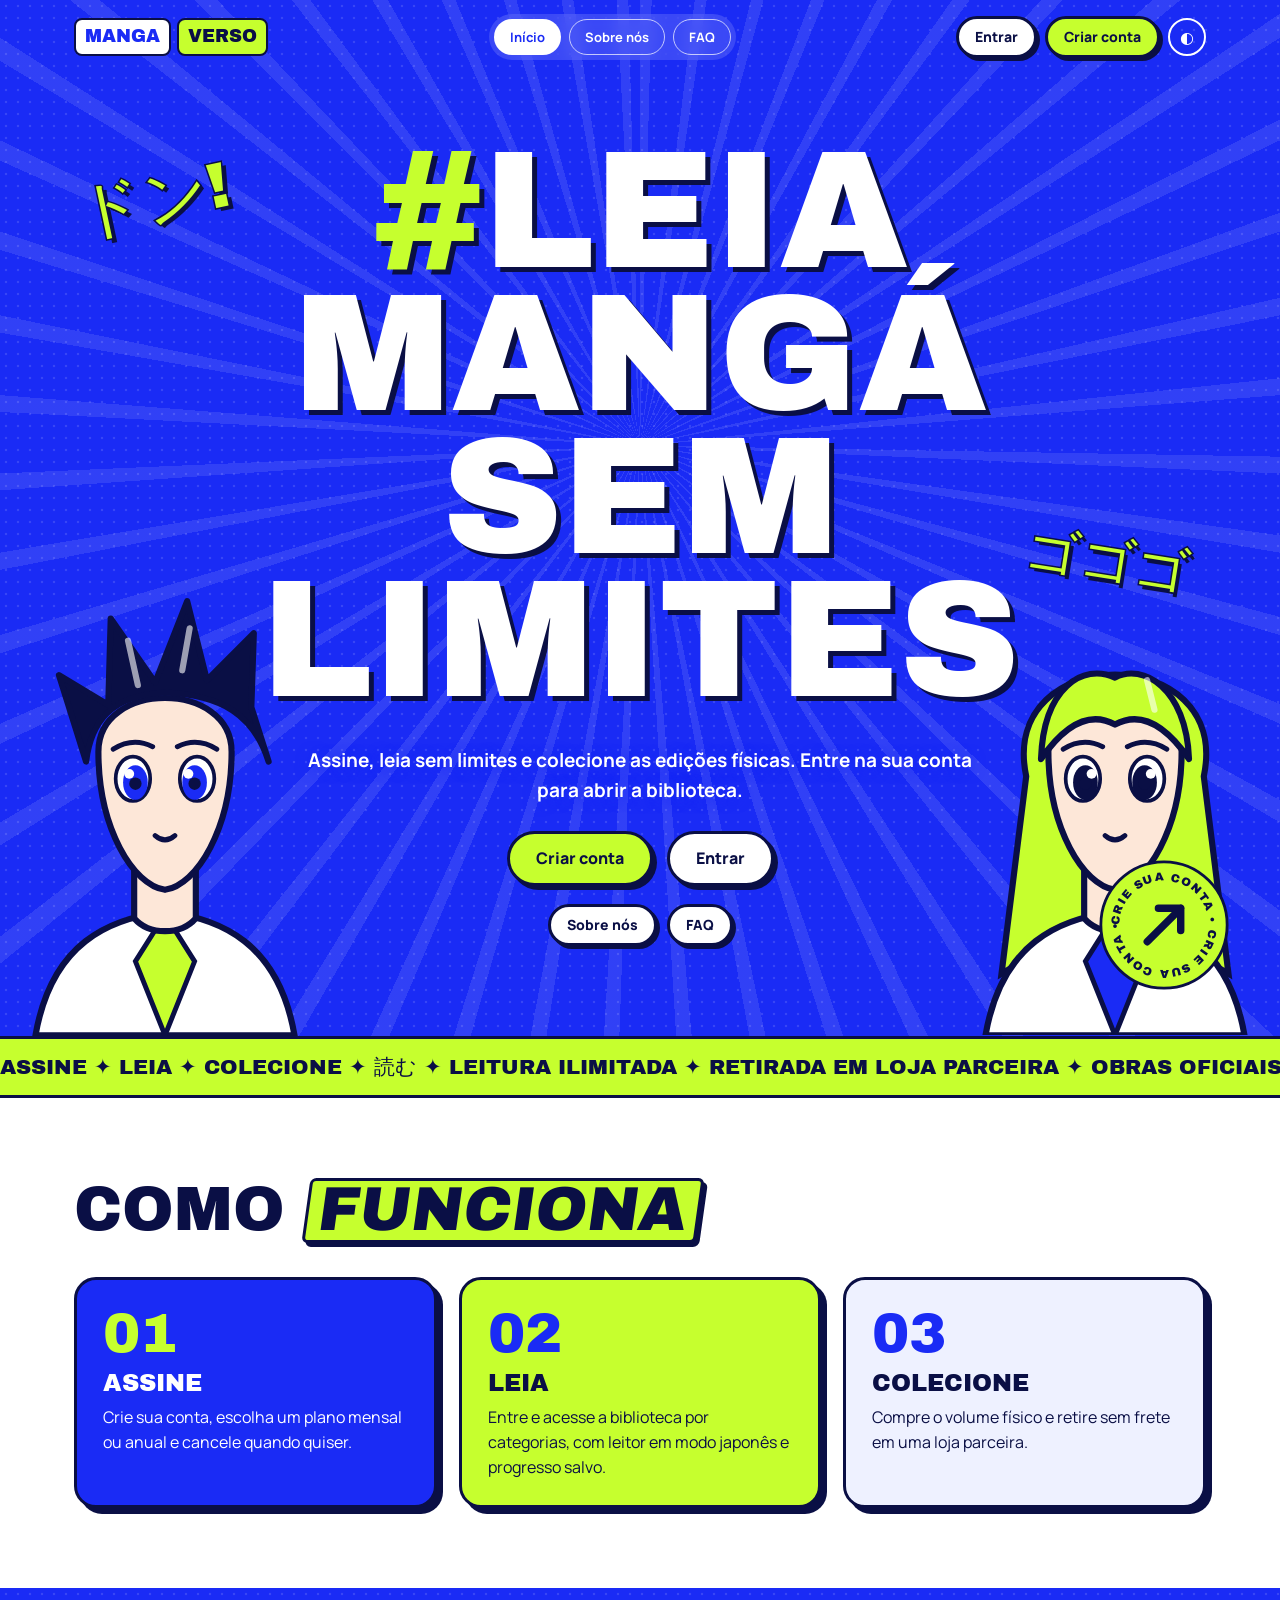
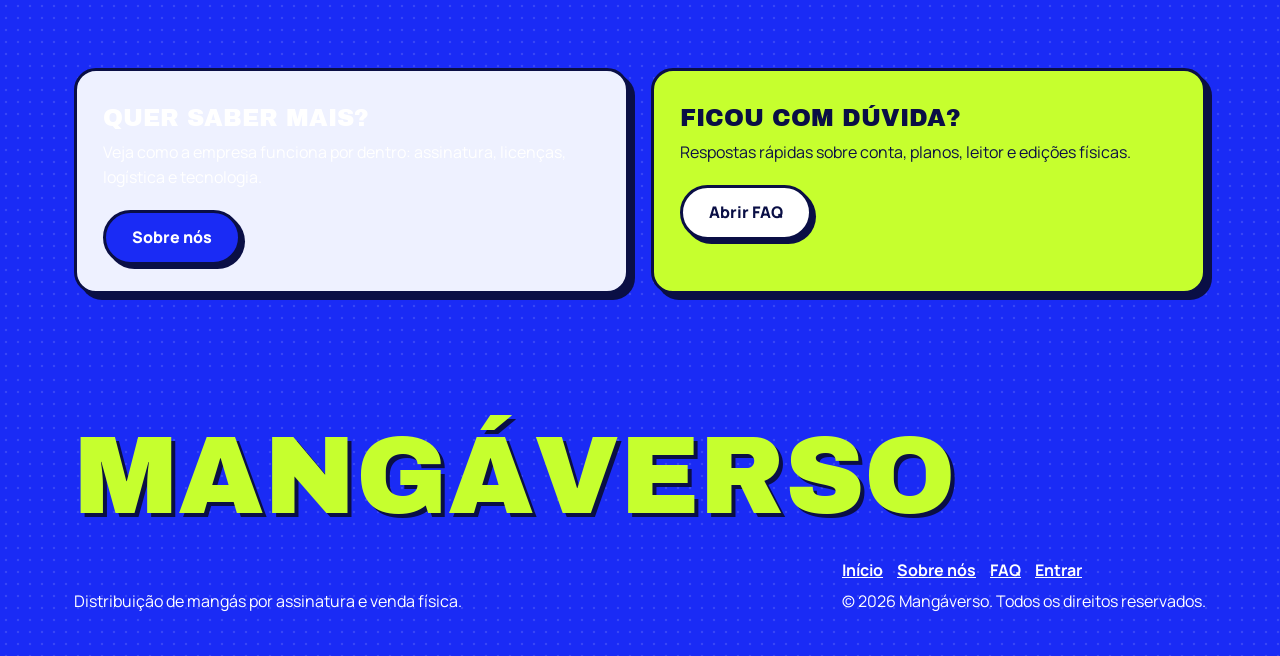
==== commit 592fe5d1: "Atualização da biblioteca, implementação de sistema de login e outras melhorias" ====
--- a/index.html
+++ b/index.html
@@ -6,380 +6,37 @@
 <title>Mangáverso – Assine. Leia. Colecione.</title>
 <link rel="preconnect" href="https://fonts.googleapis.com"><link rel="preconnect" href="https://fonts.gstatic.com" crossorigin>
 <link href="https://fonts.googleapis.com/css2?family=Archivo+Black&family=Manrope:wght@500;700;800&display=swap" rel="stylesheet">
-<style>
-:root{--blue:#1a2bf5;--navy:#0a0f45;--lime:#c6ff2e;--paper:#fff;--soft:#eef1ff;--ink:#0a0f45;--mute:#4a5180;--line:#d6dbff;
-box-sizing:border-box;padding-top:env(safe-area-inset-top,0px);padding-bottom:env(safe-area-inset-bottom,0px)}
-@media (prefers-color-scheme:dark){:root:not([data-theme="light"]){--paper:#0a0f45;--soft:#0e1560;--ink:#fff;--mute:#aab2ff;--line:#2a35a8}}
-:root[data-theme="dark"]{--paper:#0a0f45;--soft:#0e1560;--ink:#fff;--mute:#aab2ff;--line:#2a35a8}
-*{box-sizing:border-box}html{scroll-behavior:smooth}
-body{margin:0;background:var(--paper);color:var(--ink);font-family:Manrope,system-ui,sans-serif;line-height:1.55;overflow-x:hidden}
-h1,h2,h3,.dsp{font-family:'Archivo Black',Impact,sans-serif;font-weight:400;text-transform:uppercase;line-height:.95;margin:0}
-a{color:inherit}button{font:inherit;cursor:pointer;color:inherit}
-:focus-visible{outline:3px solid var(--lime);outline-offset:3px}
-.wrap{max-width:1180px;margin:0 auto;padding:0 24px;position:relative;z-index:1}
-.blue{background-color:var(--blue);color:#fff;background-image:radial-gradient(rgba(255,255,255,.13) 1.3px,transparent 1.6px);background-size:12px 12px}
-.mute{color:var(--mute)}.blue .mute{color:#d3d8ff}
-nav{position:absolute;top:calc(16px + env(safe-area-inset-top,0px));left:0;right:0;z-index:30}
-nav .wrap{display:flex;align-items:center;justify-content:space-between;gap:14px}
-.logo{font-family:'Archivo Black';text-decoration:none;font-size:18px;display:flex;gap:6px;text-transform:uppercase}
-.logo b{background:#fff;color:var(--blue);padding:3px 9px;border-radius:8px;font-weight:400;border:2px solid var(--navy)}.logo span{background:var(--lime);color:var(--navy);padding:3px 9px;border-radius:8px;border:2px solid var(--navy)}
-.pills{display:flex;gap:8px;background:rgba(255,255,255,.12);padding:5px;border-radius:99px;backdrop-filter:blur(8px)}
-.pills a{text-decoration:none;font-weight:700;font-size:13px;padding:7px 15px;border-radius:99px;border:1.5px solid rgba(255,255,255,.7);color:#fff}
-.pills a:hover{background:#fff;color:var(--blue)}
-.btn{display:inline-block;border:3px solid var(--navy);background:var(--lime);color:var(--navy);font-weight:800;padding:12px 26px;border-radius:99px;text-decoration:none;transition:transform .15s,box-shadow .15s;box-shadow:4px 4px 0 var(--navy)}
-.btn:hover{transform:translate(-2px,-2px);box-shadow:6px 6px 0 var(--navy)}
-.btn.w{background:#fff}.btn.b{background:var(--blue);color:#fff}.btn.sm{padding:8px 18px;font-size:14px}
-.tbtn{border:2px solid currentColor;background:transparent;border-radius:50%;width:38px;height:38px;color:inherit}
-@media(max-width:900px){.pills{display:none}}
-/* hero */
-.hero{position:relative;min-height:780px;padding:130px 0 80px;overflow:hidden;text-align:center;isolation:isolate}
-.hero::before{content:"";position:absolute;inset:-20%;z-index:-2;background:repeating-conic-gradient(from 0deg at 50% 45%,rgba(255,255,255,.1) 0 1.5deg,transparent 1.5deg 7deg)}
-.hero h1{font-size:clamp(54px,13vw,170px);line-height:.86;position:relative;z-index:2;text-shadow:5px 5px 0 var(--navy)}
-.hero h1 i{font-style:normal;color:var(--lime)}
-.hero p{position:relative;z-index:3;max-width:50ch;margin:34px auto 26px;font-size:19px;font-weight:700;text-shadow:0 2px 14px var(--blue)}
-.cta{display:flex;gap:14px;justify-content:center;flex-wrap:wrap;position:relative;z-index:3}
-.chr{position:absolute;bottom:0;width:min(32vw,370px);z-index:0;pointer-events:none}
-.chr svg{display:block;width:100%}.cl{left:-20px}.cr{right:-20px;transform:scaleX(-1)}
-.sfx{position:absolute;font-family:'Archivo Black';color:var(--lime);-webkit-text-stroke:3px var(--navy);paint-order:stroke fill;z-index:1;pointer-events:none;text-shadow:4px 4px 0 var(--navy)}
-.glass{position:absolute;z-index:3;display:flex;align-items:center;gap:14px;padding:12px 18px 12px 12px;border-radius:24px;background:rgba(255,255,255,.22);border:2px solid rgba(255,255,255,.6);backdrop-filter:blur(14px);box-shadow:0 20px 40px -14px rgba(0,0,20,.5);text-align:left;animation:fl 6s ease-in-out infinite}
-.glass .cover{width:64px;flex:none;border-radius:12px}.glass b{display:block;font-size:17px}.glass small{opacity:.9;font-weight:700}
-.g1{left:9%;top:440px;transform:rotate(-6deg)}.g2{right:10%;top:250px;transform:rotate(5deg);animation-delay:-3s}
-@keyframes fl{50%{translate:0 -12px}}
-.badge{position:absolute;right:4%;bottom:50px;width:140px;height:140px;z-index:4}
-.badge svg{width:100%;height:100%;animation:sp 16s linear infinite}@keyframes sp{to{transform:rotate(360deg)}}
-@media(max-width:800px){.hero{padding-top:100px;min-height:720px}.chr{width:40vw;opacity:.7}.g1{left:2%;top:490px}.g2{right:2%;top:250px}.badge{width:96px;height:96px;bottom:14px}.glass .cover{width:46px}.glass b{font-size:14px}}
-@media(prefers-reduced-motion:reduce){*{animation:none!important;transition:none!important}html{scroll-behavior:auto}}
-.strip{background:var(--lime);color:var(--navy);overflow:hidden;white-space:nowrap;padding:12px 0;font-family:'Archivo Black';text-transform:uppercase;font-size:21px;border-block:3px solid var(--navy)}
-.strip div{display:inline-block;animation:mq 30s linear infinite}@keyframes mq{to{transform:translateX(-50%)}}
-section{padding:90px 0;position:relative;overflow:hidden}
-.ghost{position:absolute;bottom:0;width:300px;opacity:.1;pointer-events:none}.ghost svg{width:100%}
-.sh{display:flex;justify-content:space-between;align-items:end;gap:20px;flex-wrap:wrap;margin-bottom:34px}
-.sh h2{font-size:clamp(34px,6vw,70px)}
-.lab{display:inline-block;background:var(--lime);color:var(--navy);padding:0 10px;border-radius:6px;transform:skewX(-8deg);border:3px solid var(--navy);box-shadow:4px 4px 0 var(--navy)}
-.sh p{margin:14px 0 0;max-width:56ch;font-weight:500}
-.steps{display:grid;grid-template-columns:repeat(3,1fr);gap:22px}
-.card{border-radius:22px;padding:28px;border:3px solid var(--navy);box-shadow:6px 6px 0 var(--navy)}
-.card .n{font-family:'Archivo Black';font-size:60px;line-height:1}.card h3{font-size:27px;margin:10px 0}.card p{margin:0}
-@media(max-width:820px){.steps{grid-template-columns:1fr}}
-/* covers */
-.cover{aspect-ratio:2/3;position:relative;overflow:hidden;background:var(--b);color:var(--f);border-radius:4px 12px 12px 4px;border:3px solid var(--navy);box-shadow:inset 7px 0 0 rgba(0,0,0,.2),5px 5px 0 var(--navy);transition:transform .2s}
-.cover>svg,.cover>img{position:absolute;inset:0;width:100%;height:100%}.cover>img{object-fit:cover;z-index:2}
-.art .f{fill:var(--f)}.art .s{fill:none;stroke:var(--f);stroke-width:7;stroke-linecap:round;stroke-linejoin:round}.art .w{fill:var(--b)}
-.cover .k{position:absolute;top:10px;right:12px;writing-mode:vertical-rl;font-family:'Archivo Black';font-size:21px}
-.cover .t{position:absolute;left:0;right:0;bottom:0;background:#fff;color:var(--navy);padding:8px 10px 8px 16px;font-family:'Archivo Black';font-size:12px;line-height:1.05;text-transform:uppercase;border-top:3px solid var(--navy)}
-.cover .t i{display:block;font:700 10px Manrope;color:var(--blue);margin-top:3px;text-transform:none}
-.cover.real .k,.cover.real .t{display:none}
-/* catalog */
-.tools{display:flex;gap:12px;flex-wrap:wrap;margin-bottom:18px}
-.tools input{flex:1;min-width:210px;border:3px solid var(--navy);background:#fff;color:var(--navy);padding:11px 18px;border-radius:99px;font:inherit;font-weight:700}
-.chips{display:flex;gap:8px;flex-wrap:wrap;margin-bottom:10px}
-.chip{border:2px solid #fff;background:transparent;border-radius:99px;padding:8px 18px;font-weight:800;color:#fff}
-.chip[aria-pressed=true]{background:var(--lime);color:var(--navy);border-color:var(--lime)}
-.cat{margin-top:44px}.cat h3{font-size:28px;display:flex;gap:12px;align-items:center;flex-wrap:wrap}.cat h3 small{font:700 14px Manrope;text-transform:none;opacity:.85}
-.row{display:flex;gap:22px;overflow-x:auto;padding:22px 6px 22px;scroll-snap-type:x proximity;scrollbar-color:var(--lime) transparent}
-.cv{position:relative;flex:none;width:176px;scroll-snap-align:start}.cv>button.o{border:0;background:none;padding:0;text-align:left;width:100%;color:inherit}
-.cv:hover .cover{transform:translateY(-8px) rotate(-1.5deg)}
-.cv .meta{margin-top:12px;font-weight:700;font-size:14px;line-height:1.3}.cv .meta span{display:block;opacity:.8;font-weight:500}
-.fav{position:absolute;top:8px;left:12px;z-index:5;width:34px;height:34px;border-radius:50%;border:2px solid var(--navy);background:var(--lime);color:var(--navy);font-size:16px}
-.bar{height:5px;background:rgba(255,255,255,.3);border-radius:9px;margin-top:8px;overflow:hidden}.bar i{display:block;height:100%;background:var(--lime)}
-.empty{padding:40px;text-align:center;border:3px dashed rgba(255,255,255,.5);border-radius:20px;margin-top:30px}
-.legal{margin-top:34px;padding:18px 22px;border-radius:16px;background:rgba(255,255,255,.14);font-size:14px;border-left:6px solid var(--lime)}
-dialog{border:0;border-radius:26px;background:var(--paper);color:var(--ink);width:min(800px,94vw);padding:0;box-shadow:0 30px 90px rgba(0,0,40,.6);border:3px solid var(--navy)}
-dialog::backdrop{background:rgba(10,15,69,.75);backdrop-filter:blur(4px)}
-.dg{display:grid;grid-template-columns:240px 1fr;gap:30px;padding:32px}
-.dg h3{font-size:30px}.dg .by{color:var(--blue);font-weight:800;margin:8px 0 14px}
-.dg dl{display:grid;grid-template-columns:auto 1fr;gap:6px 18px;margin:16px 0;font-size:15px}.dg dt{color:var(--mute)}.dg dd{margin:0;font-weight:700}
-.tag{display:inline-block;background:var(--lime);color:var(--navy);border:2px solid var(--navy);border-radius:99px;padding:3px 14px;font-size:13px;font-weight:800}
-.da{display:flex;gap:10px;flex-wrap:wrap;margin-top:20px}.x{position:absolute;right:14px;top:14px;z-index:2}
-@media(max-width:640px){.dg{grid-template-columns:1fr}.dg .cover{max-width:190px}}
-/* reader */
-#rd{width:100vw;max-width:none;height:100dvh;max-height:none;margin:0;border:0;border-radius:0;background:#0a0f45;color:#fff;padding:0}
-#rd[open]{display:grid;grid-template-rows:auto 1fr auto}
-.rt,.rb{display:flex;gap:10px;align-items:center;flex-wrap:wrap;padding:10px 16px;background:var(--blue);border-block:3px solid var(--navy)}
-.rt h3{font-size:16px;margin-right:auto}
-.rbt{border:2px solid #fff;background:transparent;color:#fff;border-radius:99px;padding:6px 14px;font-weight:800;font-size:13px}
-.rbt[aria-pressed=true]{background:var(--lime);color:var(--navy);border-color:var(--lime)}
-.stage{overflow:auto;display:flex;padding:18px;background-image:radial-gradient(rgba(255,255,255,.08) 1.3px,transparent 1.6px);background-size:12px 12px}
-.inner{margin:auto;display:flex;align-items:flex-start;gap:0}
-.pg{position:relative;background:#fffdf6;aspect-ratio:2/3;height:calc((100dvh - 150px)*var(--z));flex:none;box-shadow:0 10px 40px rgba(0,0,0,.55)}
-.pg svg,.pg img{position:absolute;inset:0;width:100%;height:100%}.pg img{object-fit:contain;background:#fffdf6}
-.vs .inner{flex-direction:column;gap:14px;width:100%}.vs .pg{height:auto;width:min(calc(640px*var(--z)),96%);margin:0 auto}
-.rb input{flex:1;min-width:120px;accent-color:var(--lime)}.rb .ct{font-weight:800;min-width:64px;text-align:center}
-.hint{font-size:12px;opacity:.8;flex-basis:100%}
-.dp text{font-family:'Archivo Black',Impact,sans-serif}
-/* plans */
-.toggle{display:inline-flex;border:3px solid var(--navy);border-radius:99px;padding:3px;background:#fff}
-.toggle button{border:0;background:none;padding:8px 22px;border-radius:99px;font-weight:800;color:var(--navy)}
-.toggle button[aria-pressed=true]{background:var(--blue);color:#fff}
-.plans{display:grid;grid-template-columns:repeat(3,1fr);gap:24px;align-items:stretch}
-.plan{display:flex;flex-direction:column;position:relative}
-.plan.hot{background:var(--lime);color:var(--navy);transform:translateY(-14px)}
-.plan .pt{position:absolute;top:-17px;right:22px;background:var(--navy);color:#fff;border-radius:99px;padding:4px 16px;font-weight:800;font-size:13px}
-.price{font-family:'Archivo Black';font-size:48px;margin:14px 0 0}.price small{font:700 15px Manrope}
-.plan ul{padding:0;list-style:none;margin:16px 0 24px;flex:1}.plan li{padding:6px 0 6px 28px;position:relative;font-weight:600}
-.plan li::before{content:"✔";position:absolute;left:0;color:var(--lime);font-weight:800}.plan.hot li::before{color:var(--blue)}
-.plan .btn{text-align:center}.note{margin-top:24px;font-size:14px}
-@media(max-width:860px){.plans{grid-template-columns:1fr}.plan.hot{transform:none}}
-.about{display:grid;grid-template-columns:1fr 1.1fr;gap:50px;align-items:start}
-.about p{color:var(--mute);font-size:17px;font-weight:500}
-.mission{background:var(--blue);color:#fff;border:3px solid var(--navy);border-radius:22px;padding:28px;margin-top:26px;position:relative;overflow:hidden;box-shadow:6px 6px 0 var(--navy)}
-.mission::after{content:"";position:absolute;right:-30px;bottom:-40px;width:140px;height:140px;border-radius:50%;background:var(--lime)}
-.mission h3{font-size:23px;margin-bottom:10px}.mission p{color:#fff;margin:0;font-size:16px;max-width:30ch;position:relative;z-index:1}
-.pil{display:grid;grid-template-columns:1fr 1fr;gap:18px}
-.pil .card{padding:22px;background:var(--soft)}.pil .card:nth-child(2),.pil .card:nth-child(3){background:var(--lime);color:var(--navy)}
-.pil h3{font-size:18px;margin:0 0 8px}.pil p{font-size:15px;color:inherit}
-@media(max-width:860px){.about,.pil{grid-template-columns:1fr}}
-.phys{display:grid;grid-template-columns:1fr 1fr;gap:44px;align-items:center}.phys ol{padding-left:20px}
-.shelf{display:flex;gap:8px;align-items:flex-end;border-bottom:14px solid var(--lime);padding:0 14px;height:260px}
-.bk{flex:1;border-radius:5px 5px 0 0;writing-mode:vertical-rl;font-family:'Archivo Black';text-transform:uppercase;font-size:12px;padding:12px 0;cursor:pointer;border:3px solid var(--navy);background:var(--b);color:var(--f);transition:transform .2s}
-.bk:hover,.bk[aria-pressed=true]{transform:translateY(-14px)}.bk[aria-pressed=true]{outline:3px solid #fff}
-.pill{display:inline-block;border:3px solid var(--lime);border-radius:99px;padding:6px 18px;font-weight:800;margin-right:10px}
-details{border:3px solid var(--navy);border-radius:18px;margin-bottom:12px;padding:0 22px;background:var(--paper);box-shadow:4px 4px 0 var(--navy)}
-summary{cursor:pointer;font-weight:800;padding:18px 0;list-style:none;display:flex;justify-content:space-between;gap:12px}
-summary::after{content:"+";color:var(--blue);font-size:26px;line-height:1}details[open] summary::after{content:"–"}
-details p{margin:0 0 18px;color:var(--mute);font-weight:500}
-@media (prefers-color-scheme:dark){details{border-color:var(--lime);box-shadow:4px 4px 0 var(--lime)}summary::after{color:var(--lime)}}
-footer{padding:56px 0 40px}footer .wrap{display:flex;justify-content:space-between;gap:24px;flex-wrap:wrap;align-items:end}
-footer .big{font-size:clamp(40px,10vw,120px);color:var(--lime);width:100%;text-shadow:4px 4px 0 var(--navy)}footer p{margin:6px 0}
-.toast{position:fixed;bottom:calc(22px + env(safe-area-inset-bottom,0px));left:50%;transform:translate(-50%,140px);background:var(--lime);color:var(--navy);padding:12px 26px;border-radius:99px;font-weight:800;transition:transform .3s;z-index:9999;border:3px solid var(--navy)}
-.toast.on{transform:translate(-50%,0)}
-@media(max-width:820px){.phys{grid-template-columns:1fr}}
-</style>
+<link rel="stylesheet" href="style.css">
 </head>
 <body>
-<svg width="0" height="0" style="position:absolute" aria-hidden="true"><defs><pattern id="ht" width="6" height="6" patternUnits="userSpaceOnUse"><circle cx="3" cy="3" r="1.4" fill="#0a0f45" opacity=".4"/></pattern></defs></svg>
-
-<header class="blue hero" id="top">
-<nav><div class="wrap">
-  <a class="logo" href="#top" aria-label="Mangáverso"><b>Manga</b><span>verso</span></a>
-  <div class="pills"><a href="#catalogo">Biblioteca</a><a href="#planos">Planos</a><a href="#sobre">Sobre nós</a><a href="#loja">Edições físicas</a></div>
-  <div style="display:flex;gap:10px;align-items:center"><a class="btn sm" href="#planos">Assinar</a><button class="tbtn" id="theme" aria-label="Alternar tema">◐</button></div>
-</div></nav>
-<div class="chr cl" id="cl"></div><div class="chr cr" id="cr"></div>
+<header class="blue hero"><div id="nav"></div>
+<div class="chr cl" data-ch="0"></div><div class="chr cr" data-ch="1"></div>
 <span class="sfx" style="left:6%;top:150px;font-size:64px;transform:rotate(-12deg)" aria-hidden="true">ドン!</span>
 <span class="sfx" style="right:7%;top:520px;font-size:54px;transform:rotate(9deg)" aria-hidden="true">ゴゴゴ</span>
-<h1><i>#</i>Leia<br>mangá sem<br>limites</h1>
-<div class="glass g2" id="g2"></div><div class="glass g1" id="g1"></div>
-<p>Assine, leia sem limites e colecione as edições físicas. Comece pelos clássicos que deram origem ao mangá.</p>
-<div class="cta"><a class="btn" href="#planos">Ver planos</a><a class="btn w" href="#catalogo">Abrir biblioteca</a></div>
-<a class="badge" href="#planos" aria-label="Comece grátis"><svg viewBox="0 0 140 140"><circle cx="70" cy="70" r="68" fill="#c6ff2e" stroke="#0a0f45" stroke-width="3"/><path id="cp" d="M70 70m-48 0a48 48 0 1 1 96 0a48 48 0 1 1-96 0" fill="none"/><text font-family="Archivo Black" font-size="12.5" fill="#0a0f45" letter-spacing="1.2"><textPath href="#cp">COMECE A LER GRÁTIS • COMECE A LER GRÁTIS •</textPath></text><path d="M52 88L88 52M64 52h24v24" stroke="#0a0f45" stroke-width="8" fill="none" stroke-linecap="round" stroke-linejoin="round"/></svg></a>
+<div class="wrap"><h1><i style="font-style:normal;color:var(--lime)">#</i>Leia<br>mangá sem<br>limites</h1>
+<p>Assine, leia sem limites e colecione as edições físicas. Entre na sua conta para abrir a biblioteca.</p>
+<div class="cta" id="cta"><a class="btn" href="cadastro.html">Criar conta</a><a class="btn w" href="login.html">Entrar</a></div>
+<div class="sub"><a class="btn sm w" href="sobre.html">Sobre nós</a><a class="btn sm w" href="faq.html">FAQ</a></div></div>
+<a class="badge" href="cadastro.html" aria-label="Crie sua conta"><svg viewBox="0 0 140 140"><circle cx="70" cy="70" r="68" fill="#c6ff2e" stroke="#0a0f45" stroke-width="3"/><path id="cp" d="M70 70m-48 0a48 48 0 1 1 96 0a48 48 0 1 1-96 0" fill="none"/><text font-family="Archivo Black" font-size="12.5" fill="#0a0f45" letter-spacing="1.2"><textPath href="#cp">CRIE SUA CONTA • CRIE SUA CONTA •</textPath></text><path d="M52 88L88 52M64 52h24v24" stroke="#0a0f45" stroke-width="8" fill="none" stroke-linecap="round" stroke-linejoin="round"/></svg></a>
 </header>
 <div class="strip" aria-hidden="true"><div>Assine ✦ Leia ✦ Colecione ✦ 読む ✦ Leitura ilimitada ✦ Retirada em loja parceira ✦ Obras oficiais ✦ Assine ✦ Leia ✦ Colecione ✦ 読む ✦ Leitura ilimitada ✦ Retirada em loja parceira ✦ Obras oficiais ✦</div></div>
-
+<main>
 <section><div class="wrap">
-  <div class="sh"><div><h2>Como <span class="lab">funciona</span></h2></div></div>
-  <div class="steps">
-    <div class="card" style="background:var(--blue);color:#fff"><div class="n" style="color:var(--lime)">01</div><h3>Assine</h3><p>Escolha um plano mensal ou anual e cancele quando quiser.</p></div>
-    <div class="card" style="background:var(--lime);color:var(--navy)"><div class="n" style="color:var(--blue)">02</div><h3>Leia</h3><p>Biblioteca por categorias, leitor com modo japonês e progresso salvo.</p></div>
-    <div class="card" style="background:var(--soft)"><div class="n" style="color:var(--blue)">03</div><h3>Colecione</h3><p>Compre o volume físico e retire sem frete em uma loja parceira.</p></div>
-  </div>
+<div class="sh"><h2>Como <span class="lab">funciona</span></h2></div>
+<div class="grid3">
+<div class="card bl"><div class="n" style="color:var(--lime)">01</div><h3>Assine</h3><p>Crie sua conta, escolha um plano mensal ou anual e cancele quando quiser.</p></div>
+<div class="card li"><div class="n" style="color:var(--blue)">02</div><h3>Leia</h3><p>Entre e acesse a biblioteca por categorias, com leitor em modo japonês e progresso salvo.</p></div>
+<div class="card"><div class="n" style="color:var(--blue)">03</div><h3>Colecione</h3><p>Compre o volume físico e retire sem frete em uma loja parceira.</p></div>
+</div></div></section>
+<section class="blue"><div class="wrap grid2">
+<div class="card"><h3>Quer saber mais?</h3><p style="margin:10px 0 20px">Veja como a empresa funciona por dentro: assinatura, licenças, logística e tecnologia.</p><a class="btn b" href="sobre.html">Sobre nós</a></div>
+<div class="card li"><h3>Ficou com dúvida?</h3><p style="margin:10px 0 20px">Respostas rápidas sobre conta, planos, leitor e edições físicas.</p><a class="btn w" href="faq.html">Abrir FAQ</a></div>
 </div></section>
-
-<section id="catalogo" class="blue"><div class="wrap">
-  <div class="sh"><div><h2>Biblioteca <span class="lab">livre</span></h2><p class="mute">Obras reais em domínio público, organizadas por categoria. Abra um título e leia no leitor do Mangáverso.</p></div><span class="pill" id="favCount">Favoritos: 0</span></div>
-  <div class="tools"><input id="q" type="search" placeholder="Buscar por título ou autor…" aria-label="Buscar"><button class="chip" id="onlyFav" aria-pressed="false">♥ Só favoritos</button></div>
-  <div class="chips" id="chips"></div>
-  <div id="cats"></div>
-  <p class="legal"><b>Sobre o domínio público e as capas:</b> usamos obras de autoria antiga ou cujo autor morreu há mais de 70 anos, prazo adotado no Brasil (Rakuten Kitazawa, morto em 1955, entrou em domínio público aqui em 2026). Digitalizações e edições modernas podem ter direitos próprios, e a regra varia por país. Capas e páginas reais são carregadas das pastas <code>assets/covers/</code> e <code>assets/manga/</code>; sem elas, o site mostra capas ilustradas e páginas de demonstração.</p>
-</div></section>
-
-<dialog id="dlg"><button class="tbtn x" id="close" aria-label="Fechar" style="color:var(--blue)">✕</button><div class="dg" id="dbody"></div></dialog>
-
-<dialog id="rd" aria-label="Leitor de mangá">
-  <div class="rt"><h3 id="rtitle"></h3>
-    <button class="rbt" data-m="page" aria-pressed="true">Página</button><button class="rbt" data-m="spread" aria-pressed="false">Dupla</button><button class="rbt" data-m="scroll" aria-pressed="false">Vertical</button>
-    <button class="rbt" id="rtl" aria-pressed="true">日本式 ← direita p/ esquerda</button>
-    <button class="rbt" id="zo" aria-label="Diminuir zoom">−</button><button class="rbt" id="zi" aria-label="Aumentar zoom">+</button><button class="rbt" id="fs">Tela cheia</button><button class="rbt" id="rx" style="background:var(--lime);color:var(--navy)">Fechar ✕</button></div>
-  <div class="stage" id="stage"><div class="inner" id="inner"></div></div>
-  <div class="rb"><button class="rbt" id="rp">‹ Anterior</button><input type="range" id="sl" min="1" value="1" aria-label="Página"><span class="ct" id="ct"></span><button class="rbt" id="rn">Próxima ›</button>
-    <span class="hint">Atalhos: ← → viram a página, + e − dão zoom. Clique na metade da página para virar. Seu progresso fica salvo.</span></div>
-</dialog>
-
-<section id="planos"><div class="wrap">
-  <div class="sh"><div><h2>Escolha seu <span class="lab">plano</span></h2><p class="mute">Leitura digital ilimitada em todos. Os planos superiores somam vantagens nas edições físicas.</p></div>
-  <div class="toggle" role="group" aria-label="Periodicidade"><button id="bm" aria-pressed="true">Mensal</button><button id="ba" aria-pressed="false">Anual −20%</button></div></div>
-  <div class="plans" id="plans"></div>
-  <p class="note mute">Valores de demonstração: os planos Básico, Premium e Deluxe ainda estão em desenvolvimento.</p>
-</div></section>
-
-<section id="sobre" style="background:var(--soft)"><div class="ghost" id="gh1" style="right:-30px"></div><div class="wrap about">
-  <div>
-    <h2 style="font-size:clamp(34px,6vw,70px)">Sobre <span class="lab">nós</span></h2>
-    <p style="margin-top:24px">O Mangáverso é uma plataforma híbrida para o leitor brasileiro de mangá. Reunimos a assinatura digital ilimitada e a venda de edições físicas, com retirada em lojas parceiras, em uma jornada só.</p>
-    <p>Ler com procedência deve ser mais simples do que procurar scans: catálogo licenciado, app estável e lançamentos oficiais.</p>
-    <div class="mission"><h3>Nossa missão</h3><p>Dar acesso fácil e oficial ao mangá, do primeiro capítulo à edição de colecionador.</p></div>
-  </div>
-  <div class="pil">
-    <div class="card"><h3>Tecnologia estável</h3><p>Nuvem escalável para absorver picos de acesso e manter a leitura no ar.</p></div>
-    <div class="card"><h3>Licenças em dia</h3><p>Contratos de distribuição firmados antes do lançamento de cada obra.</p></div>
-    <div class="card"><h3>Logística diversificada</h3><p>Vários fornecedores e plano de contingência para cumprir prazos.</p></div>
-    <div class="card"><h3>Saúde financeira</h3><p>Fundo de reserva para manter plataforma e estoque quando os assinantes oscilam.</p></div>
-  </div>
-</div></section>
-
-<section id="loja" class="blue"><div class="ghost" id="gh2" style="left:-30px"></div><div class="wrap phys">
-  <div>
-    <h2 style="font-size:clamp(34px,6vw,70px)">Edições <span class="lab">físicas</span></h2>
-    <p class="mute" style="margin:22px 0;font-weight:600;font-size:17px">Para quem gosta de folhear. Compre online, retire em uma loja parceira sem frete ou receba em casa.</p>
-    <ol><li>Escolha os volumes na estante.</li><li>Selecione a loja parceira.</li><li>Retire quando o aviso chegar.</li></ol>
-    <p><span class="pill" id="cart">Carrinho: 0 volumes</span><button class="btn sm" id="clr">Esvaziar</button></p>
-  </div>
-  <div><div class="shelf" id="shelf"></div><p class="mute" style="font-size:14px">Toque nos volumes para adicionar ao carrinho.</p></div>
-</div></section>
-
-<section id="faq"><div class="wrap" style="max-width:820px">
-  <div class="sh"><h2>Dúvidas <span class="lab">frequentes</span></h2></div>
-  <details><summary>Os mangás são oficiais?</summary><p>Sim. Trabalhamos com licenças firmadas antes de cada lançamento, além de obras em domínio público, sem scans ou conteúdo pirata.</p></details>
-  <details><summary>O que são obras em domínio público?</summary><p>São obras cujos direitos patrimoniais expiraram e que podem ser lidas e compartilhadas livremente, como Hokusai Manga e os rolos Chōjū-giga.</p></details>
-  <details><summary>Como funciona o leitor?</summary><p>Você escolhe entre página única, dupla ou rolagem vertical, lê da direita para a esquerda como no Japão, dá zoom e retoma de onde parou.</p></details>
-  <details><summary>Posso cancelar a assinatura?</summary><p>Sim, a qualquer momento, direto no seu perfil.</p></details>
-</div></section>
-
-<footer class="blue"><div class="wrap">
-  <div class="big dsp">Mangáverso</div>
-  <div><p>Distribuição de mangás por assinatura e venda física.</p></div>
-  <div><p>Biblioteca · Planos · Sobre nós · Edições físicas</p><p>© 2026 Mangáverso. Todos os direitos reservados.</p></div>
-</footer>
-<div class="toast" id="toast" role="status"></div>
-
+</main>
+<div id="foot"></div>
+<script src="app.js"></script>
 <script>
-const $=s=>document.querySelector(s);
-const BL=`#1a2bf5`,LI=`#c6ff2e`,NV=`#0a0f45`,WH=`#ffffff`;
-const A=`https://archive.org/search?query=`;
-const ART={
-wave:`<circle class="f" cx="145" cy="70" r="30"/><path class="s" d="M-5 190C25 120 80 120 100 170S160 200 210 135"/><path class="s" d="M-5 225C35 170 85 175 115 210S175 230 210 185"/><path class="s" d="M-5 150C15 115 45 100 70 125"/>`,
-rabbit:`<ellipse class="f" cx="100" cy="175" rx="52" ry="44"/><ellipse class="f" cx="78" cy="85" rx="13" ry="46"/><ellipse class="f" cx="122" cy="85" rx="13" ry="46" transform="rotate(12 122 85)"/><circle class="w" cx="86" cy="165" r="6"/><circle class="w" cx="114" cy="165" r="6"/>`,
-toba:`<circle class="f" cx="100" cy="85" r="45"/><circle class="w" cx="84" cy="80" r="6"/><circle class="w" cx="116" cy="80" r="6"/><path class="s" d="M100 130v70M100 150l-40 30M100 150l40 20M100 200l-28 42M100 200l30 42"/>`,
-kib:`<rect class="f" x="22" y="40" width="72" height="80"/><rect class="s" x="106" y="40" width="72" height="80" style="stroke-width:5"/><rect class="s" x="22" y="132" width="156" height="60" style="stroke-width:5"/><circle class="w" cx="58" cy="80" r="14"/><path class="s" d="M118 105l22-44 22 44z" style="stroke-width:5"/>`,
-fuji:`<circle class="f" cx="50" cy="60" r="24"/><path class="f" d="M-5 225L95 85l100 140z"/><path class="w" d="M70 120l25-35 25 35-12-8-13 12-13-12z"/><path class="s" d="M-5 245c40-25 80-25 110 0s70 25 100-5" style="stroke-width:5"/>`,
-dots:`<g class="f"><circle cx="45" cy="60" r="16"/><circle cx="100" cy="60" r="16"/><circle cx="155" cy="60" r="16"/><circle cx="45" cy="115" r="16"/><circle cx="155" cy="115" r="16"/><circle cx="45" cy="170" r="16"/><circle cx="100" cy="170" r="16"/><circle cx="155" cy="170" r="16"/></g><path class="s" d="M70 115c10-14 50-14 60 0" style="stroke-width:6"/>`,
-oni:`<circle class="f" cx="100" cy="130" r="64"/><path class="f" d="M52 90l-12-52 40 30zM148 90l12-52-40 30z"/><circle class="w" cx="78" cy="120" r="9"/><circle class="w" cx="122" cy="120" r="9"/><path class="w" d="M70 160h60l-8 22H78z"/>`,
-news:`<rect class="f" x="30" y="36" width="140" height="190" rx="6"/><g class="w"><rect x="44" y="52" width="112" height="22"/><rect x="44" y="88" width="50" height="50"/><rect x="104" y="90" width="52" height="6"/><rect x="104" y="106" width="52" height="6"/><rect x="44" y="152" width="112" height="6"/><rect x="44" y="168" width="112" height="6"/></g>`,
-hats:`<path class="f" d="M30 120l35-80 35 80zM100 120l35-80 35 80z"/><circle class="f" cx="65" cy="160" r="26"/><circle class="f" cx="135" cy="160" r="26"/><path class="s" d="M65 186v50M135 186v50" style="stroke-width:6"/>`,
-city:`<g class="f"><rect x="20" y="130" width="34" height="110"/><rect x="62" y="80" width="38" height="160"/><rect x="108" y="110" width="30" height="130"/><rect x="146" y="60" width="36" height="180"/></g><path class="f" d="M100 20l7 15 16 2-12 11 3 16-14-8-14 8 3-16-12-11 16-2z"/>`,
-board:`<path class="s" d="M25 50h150v50H25v50h150v50H35" style="stroke-width:30;opacity:.35"/><g class="f"><rect x="30" y="42" width="20" height="16"/><rect x="82" y="42" width="20" height="16"/><rect x="134" y="92" width="20" height="16"/><rect x="60" y="142" width="20" height="16"/><rect x="112" y="192" width="20" height="16"/></g><circle class="f" cx="160" cy="215" r="16"/>`};
-const KEYS=Object.keys(ART);
-const P=[[BL,LI],[LI,BL],[WH,BL],[NV,LI]];
-const CATS=[
-{id:`Fábulas e folclore`,d:`Animais falantes, demônios e criaturas`},
-{id:`Mestre Hokusai`,d:`Os cadernos que popularizaram a palavra manga`},
-{id:`Humor e sátira`,d:`Caricaturas, tiras e revistas de humor`},
-{id:`Cidade e cotidiano`,d:`A vida moderna nas ruas e nos jogos`}];
-const B=[
-{id:`choju`,cat:0,n:`Chōjū-jinbutsu-giga`,au:`Atribuído a Toba Sōjō`,y:`séc. XII–XIII`,s:1150,era:`Origens`,k:`戯画`,art:`rabbit`,p:0,fmt:`4 rolos pintados`,d:`Os “rolos dos animais” mostram coelhos, rãs e macacos imitando o comportamento humano. Costumam ser apontados como um dos ancestrais do mangá.`,l:A+`Choju-giga`},
-{id:`kyosai`,cat:0,n:`Caricaturas de Kyōsai`,au:`Kawanabe Kyōsai`,y:`séc. XIX`,s:1870,era:`Edo`,k:`暁斎`,art:`oni`,p:1,fmt:`Caricaturas e esboços`,d:`Sátiras e cenas fantásticas do artista Kawanabe Kyōsai (1831–1889), mestre do humor visual e dos demônios no fim do período Edo.`,l:A+`Kawanabe+Kyosai`},
-{id:`hokusai-1`,cat:1,n:`Hokusai Manga, vol. 1`,au:`Katsushika Hokusai`,y:`1814`,s:1814,era:`Edo`,k:`北斎`,art:`wave`,p:0,fmt:`Caderno de esboços`,d:`O primeiro dos cadernos em que Hokusai reuniu pessoas, animais, paisagens e criaturas. Foi aqui que a palavra manga ganhou fama.`,l:A+`Hokusai+Manga`},
-{id:`hokusai-completo`,cat:1,n:`Hokusai Manga, coleção completa`,au:`Katsushika Hokusai`,y:`1814–1878`,s:1815,era:`Edo`,k:`漫画`,art:`fuji`,p:2,fmt:`15 volumes`,d:`A série de 15 cadernos publicada entre 1814 e 1878, com milhares de esboços de cenas do cotidiano ao sobrenatural.`,l:A+`Hokusai+Manga+15`},
-{id:`hokusai-selecao`,cat:1,n:`Seleção de Hokusai Manga`,au:`Katsushika Hokusai`,y:`1835`,s:1835,era:`Edo`,k:`図`,art:`dots`,p:3,fmt:`Gravuras selecionadas`,d:`Imagens escolhidas dos cadernos, digitalizadas pela Biblioteca Pública de Nova York.`,l:`https://digitalcollections.nypl.org/items/ac061560-6bf2-0135-67aa-03ce6a2bed62`},
-{id:`toba-e`,cat:2,n:`Toba-e`,au:`Vários artistas`,y:`séc. XVIII`,s:1700,era:`Edo`,k:`鳥羽`,art:`toba`,p:1,fmt:`Livros de caricaturas`,d:`Livrinhos ilustrados de traço rápido e humor, batizados em homenagem ao pintor dos rolos Chōjū-giga.`,l:A+`Toba-e`},
-{id:`kibyoshi`,cat:2,n:`Kibyōshi`,au:`Vários autores`,y:`1780–1810`,s:1780,era:`Edo`,k:`黄表紙`,art:`kib`,p:3,fmt:`Livros de imagem e texto`,d:`Os “livros de capa amarela” combinavam desenho e texto na mesma página, com sátira social.`,l:A+`Kibyoshi`},
-{id:`jiji`,cat:2,n:`Jiji Manga`,au:`Rakuten Kitazawa`,y:`1890s`,s:1899,era:`Meiji–Taishō`,k:`時事`,art:`news`,p:0,fmt:`Tiras de jornal`,d:`Tiras de humor político no jornal Jiji Shinpō. Em 1899, Kitazawa já usava “manga” para suas caricaturas.`,l:A+`Jiji+Manga+Kitazawa`},
-{id:`tokyo-puck`,cat:2,n:`Tokyo Puck`,au:`Rakuten Kitazawa`,y:`1905`,s:1905,era:`Meiji–Taishō`,k:`パック`,art:`city`,p:3,fmt:`Revista de humor`,d:`Revista colorida de sátira e caricatura fundada por Kitazawa, que reunia desenhistas do Japão.`,l:A+`Tokyo+Puck`},
-{id:`tagosaku`,cat:3,n:`Tagosaku e Mokubē visitam Tóquio`,au:`Rakuten Kitazawa`,y:`1902`,s:1902,era:`Meiji–Taishō`,k:`東京`,art:`hats`,p:2,fmt:`Tira em quadrinhos`,d:`Dois caipiras exploram a capital em uma tira considerada pioneira dos quadrinhos japoneses modernos.`,l:A+`Tagosaku+Mokube+Tokyo+Kenbutsu`},
-{id:`sugoroku`,cat:3,n:`Manga Sugoroku`,au:`Okamoto Ippei`,y:`1929`,s:1929,era:`Meiji–Taishō`,k:`双六`,art:`board`,p:1,fmt:`Jogo de tabuleiro ilustrado`,d:`Jogo criado por Okamoto Ippei (1886–1948) que retrata as escolhas de vida da jovem moderna dos anos 1920.`,l:A+`Okamoto+Ippei`}
-];
-B.forEach(b=>b.pages=8);
-/* personagens originais (arte própria) */
-const CH=(hair,spiky,acc,iris)=>`<svg viewBox="0 0 300 400" aria-hidden="true">${spiky?``:`<path d="M78 190C55 80 245 80 222 190L242 350 170 308h-40L58 350z" fill="${hair}" stroke="${NV}" stroke-width="5"/>`}<path d="M45 400C58 325 105 305 150 300c45 5 92 25 105 100z" fill="#fff" stroke="${NV}" stroke-width="5"/><path d="M150 302l-24 38 24 60 24-60z" fill="${acc}" stroke="${NV}" stroke-width="4"/><path d="M125 255h50v50c-12 14-38 14-50 0z" fill="#fde7d8" stroke="${NV}" stroke-width="5"/><path d="M96 170C96 112 204 112 204 170 204 232 176 278 150 282 124 278 96 232 96 170z" fill="#fde7d8" stroke="${NV}" stroke-width="5"/><g stroke="${NV}" stroke-width="3"><ellipse cx="124" cy="192" rx="14" ry="18" fill="#fff"/><ellipse cx="176" cy="192" rx="14" ry="18" fill="#fff"/></g><ellipse cx="126" cy="195" rx="10" ry="14" fill="${iris}"/><ellipse cx="174" cy="195" rx="10" ry="14" fill="${iris}"/><circle cx="126" cy="196" r="5" fill="${NV}"/><circle cx="174" cy="196" r="5" fill="${NV}"/><circle cx="121" cy="188" r="4" fill="#fff"/><circle cx="169" cy="188" r="4" fill="#fff"/><path d="M108 168q16-10 32-2M160 166q16-8 32 2M142 238q8 7 16 0" fill="none" stroke="${NV}" stroke-width="4" stroke-linecap="round"/>${spiky?`<path d="M86 178L64 108 104 132 106 62 142 114 168 48 184 112 222 74 220 134 234 178C222 140 196 124 150 122 106 124 90 146 86 178z" fill="${hair}" stroke="${NV}" stroke-width="5" stroke-linejoin="round"/><path d="M120 80l8 36M170 70l-6 34" stroke="#fff" stroke-width="5" stroke-linecap="round" opacity=".6"/>`:`<path d="M90 176C92 118 128 98 150 110 176 98 208 118 210 176 192 150 172 136 150 148 128 136 108 150 90 176z" fill="${hair}" stroke="${NV}" stroke-width="5" stroke-linejoin="round"/><path d="M124 112l-6 24" stroke="#fff" stroke-width="5" stroke-linecap="round" opacity=".6"/>`}</svg>`;
-$(`#cl`).innerHTML=CH(NV,true,LI,BL);$(`#cr`).innerHTML=CH(LI,false,BL,NV);
-$(`#gh1`).innerHTML=CH(NV,true,LI,BL);$(`#gh2`).innerHTML=CH(NV,false,BL,BL);
-/* capas */
-const artSvg=(b,c)=>`<svg class="art" viewBox="0 0 200 300" preserveAspectRatio="xMidYMid slice" aria-hidden="true">${ART[b.art]}</svg>`;
-const cover=(b,mini)=>`<div class="cover" style="--b:${P[b.p][0]};--f:${P[b.p][1]}">${artSvg(b)}${mini?``:`<span class="k">${b.k}</span><div class="t">${b.n}<i>${b.au} · ${b.y}</i></div>`}<img src="assets/covers/${b.id}.jpg" alt="Capa de ${b.n}" loading="lazy" onload="this.parentNode.classList.add('real')" onerror="this.remove()"></div>`;
-$(`#g1`).innerHTML=cover(B[3],1)+`<div><b>Hokusai Manga</b><small>15 volumes · 1814</small></div>`;
-$(`#g2`).innerHTML=cover(B[0],1)+`<div><b>Chōjū-giga</b><small>Rolos do séc. XII</small></div>`;
-/* estado */
-let cat=-1,fav=new Set(),cart=new Set(),cur=null,prog={};
-const ls={get(k){try{return localStorage.getItem(k)}catch(e){return null}},set(k,v){try{localStorage.setItem(k,v)}catch(e){}}};
-B.forEach(b=>{const v=ls.get(`mv:`+b.id);if(v!==null)prog[b.id]=+v});
-$(`#chips`).innerHTML=[`Todas`,...CATS.map(c=>c.id)].map((c,i)=>`<button class="chip" data-c="${i-1}" aria-pressed="${i==0}">${c}</button>`).join(``);
-$(`#chips`).onclick=e=>{const v=e.target.dataset.c;if(v===undefined)return;cat=+v;document.querySelectorAll(`#chips .chip`).forEach(c=>c.setAttribute(`aria-pressed`,c.dataset.c==v));render()};
-$(`#q`).oninput=render;
-$(`#onlyFav`).onclick=e=>{const t=e.currentTarget;t.setAttribute(`aria-pressed`,t.getAttribute(`aria-pressed`)!=`true`);render()};
-const card=(b,withProg)=>{const i=B.indexOf(b);const pr=prog[b.id]!==undefined?`<div class="bar"><i style="width:${Math.round((prog[b.id]+1)/b.pages*100)}%"></i></div>`:``;return `<div class="cv"><button class="fav" data-f="${i}" aria-label="Favoritar ${b.n}">${fav.has(b.n)?`♥`:`♡`}</button><button class="o" data-i="${i}">${cover(b)}<div class="meta">${b.n}<span>${b.au}</span>${withProg?pr:``}</div></button></div>`};
-function render(){
-  const q=$(`#q`).value.toLowerCase().trim(),of=$(`#onlyFav`).getAttribute(`aria-pressed`)==`true`;
-  const ok=b=>(cat<0||b.cat==cat)&&(!of||fav.has(b.n))&&(b.n+b.au).toLowerCase().includes(q);
-  let h=``;
-  const cont=B.filter(b=>prog[b.id]!==undefined&&ok(b));
-  if(cont.length)h+=`<div class="cat"><h3>Continuar lendo</h3><div class="row">${cont.map(b=>card(b,1)).join(``)}</div></div>`;
-  CATS.forEach((c,ci)=>{const r=B.filter(b=>b.cat==ci&&ok(b)).sort((a,b)=>a.s-b.s);if(r.length)h+=`<div class="cat"><h3><span class="lab" style="font-size:22px">${c.id}</span><small>${c.d}</small></h3><div class="row">${r.map(b=>card(b,1)).join(``)}</div></div>`});
-  $(`#cats`).innerHTML=h||`<div class="empty">Nenhuma obra encontrada. Limpe a busca ou escolha outra categoria.</div>`;
-}
-document.addEventListener(`click`,e=>{
-  const f=e.target.closest(`[data-f]`);if(f){toggleFav(B[+f.dataset.f].n);return}
-  const c=e.target.closest(`.cv [data-i]`);if(c){cur=+c.dataset.i;openB()}});
-function toggleFav(n){fav.has(n)?(fav.delete(n),toast(`Removido dos favoritos`)):(fav.add(n),toast(`Adicionado aos favoritos`));$(`#favCount`).textContent=`Favoritos: `+fav.size;render();if($(`#dlg`).open)openB()}
-function openB(){const b=B[cur];
-  $(`#dbody`).innerHTML=`<div>${cover(b)}</div><div><span class="tag">${CATS[b.cat].id} · domínio público</span><h3 style="margin-top:14px">${b.n}</h3><div class="by">${b.au}</div><p style="margin:0;color:var(--mute);font-weight:500">${b.d}</p><dl><dt>Período</dt><dd>${b.y}</dd><dt>Época</dt><dd>${b.era}</dd><dt>Formato</dt><dd>${b.fmt}</dd></dl><div class="da"><button class="btn b" id="rd1">${prog[b.id]!==undefined?`Continuar leitura`:`Ler agora`}</button><button class="btn" id="fv">${fav.has(b.n)?`Remover favorito`:`Favoritar`}</button><a class="btn w" href="${b.l}" target="_blank" rel="noopener">Acervo original</a></div></div>`;
-  $(`#fv`).onclick=()=>toggleFav(b.n);$(`#rd1`).onclick=()=>{$(`#dlg`).close();openR(b)};if(!$(`#dlg`).open)$(`#dlg`).showModal()}
-$(`#close`).onclick=()=>$(`#dlg`).close();$(`#dlg`).onclick=e=>{if(e.target==$(`#dlg`))$(`#dlg`).close()};
-/* páginas de demonstração em estilo mangá */
-const L=[[[14,14,372,200],[14,226,180,180],[206,226,180,180],[14,418,372,168]],[[14,14,180,270],[206,14,180,130],[206,156,180,128],[14,296,372,290]],[[14,14,372,130],[14,156,120,200],[146,156,240,200],[14,368,372,218]]];
-const SX=[`ドン!`,`ゴゴゴ`,`シュッ`,`ババッ`],TX=[`Olha isso…`,`Será?!`,`Continua…`,`!?`];
-const wrap=(t,m)=>{const o=[];let l=``;t.split(` `).forEach(w=>{if((l+` `+w).trim().length>m){o.push(l.trim());l=w}else l+=` `+w});o.push(l.trim());return o};
-function demo(b,n,N){
-  let o=`<svg viewBox="0 0 400 600" class="dp" aria-hidden="true"><rect width="400" height="600" fill="#fffdf6"/>`;
-  if(n==0){const c=P[b.p];
-    o+=`<rect x="14" y="14" width="372" height="572" fill="${c[0]}" stroke="${NV}" stroke-width="5"/><svg class="art" x="14" y="14" width="372" height="400" viewBox="0 0 200 300" preserveAspectRatio="xMidYMid slice" style="--b:${c[0]};--f:${c[1]}">${ART[b.art]}</svg><rect x="14" y="414" width="372" height="172" fill="#fff" stroke="${NV}" stroke-width="5"/>`;
-    wrap(b.n.toUpperCase(),19).forEach((t,i)=>o+=`<text x="30" y="${458+i*30}" font-size="26" fill="${NV}">${t}</text>`);
-    o+=`<text x="30" y="550" font-family="Manrope" font-weight="800" font-size="14" fill="${BL}">${b.au} · ${b.y}</text><text x="372" y="574" text-anchor="end" font-size="58" fill="${LI}" stroke="${NV}" stroke-width="2">${b.k}</text>`;
-  }else L[n%3].forEach((r,i)=>{
-    const [x,y,w,h]=r,c=P[(b.p+i+n)%4],k=(i+n)%3==0?b.art:KEYS[(i*3+n)%KEYS.length];
-    o+=`<rect x="${x}" y="${y}" width="${w}" height="${h}" fill="${c[0]}"/><svg class="art" x="${x}" y="${y}" width="${w}" height="${h}" viewBox="0 0 200 300" preserveAspectRatio="xMidYMid slice" style="--b:${c[0]};--f:${c[1]}">${ART[k]}</svg>`;
-    if(i==1+n%2){let ln=``;for(let a=0;a<28;a++){const t=a/28*6.283,cx=w/2,cy=h/2;ln+=`<line x1="${cx+Math.cos(t)*w*.3}" y1="${cy+Math.sin(t)*h*.3}" x2="${cx+Math.cos(t)*w}" y2="${cy+Math.sin(t)*w}"/>`}
-      o+=`<svg x="${x}" y="${y}" width="${w}" height="${h}" viewBox="0 0 ${w} ${h}"><g stroke="${NV}" stroke-width="1.6" opacity=".6">${ln}</g><text x="${w/2}" y="${h/2+14}" text-anchor="middle" font-size="40" fill="${LI}" stroke="${NV}" stroke-width="3" paint-order="stroke">${SX[(n+i)%4]}</text></svg>`}
-    o+=`<rect x="${x}" y="${y+h*.58}" width="${w}" height="${h*.42}" fill="url(#ht)"/>`;
-    if(i%2==0)o+=`<ellipse cx="${x+w-62}" cy="${y+34}" rx="52" ry="24" fill="#fff" stroke="${NV}" stroke-width="3"/><text x="${x+w-62}" y="${y+39}" text-anchor="middle" font-family="Manrope" font-weight="800" font-size="13" fill="${NV}">${TX[(n+i)%4]}</text>`;
-    o+=`<rect x="${x}" y="${y}" width="${w}" height="${h}" fill="none" stroke="${NV}" stroke-width="4"/>`});
-  return o+`<text x="386" y="598" text-anchor="end" font-family="Manrope" font-size="9" fill="#4a5180">Demonstração · ${n+1}/${N}</text></svg>`}
-const pageEl=(b,n)=>`<div class="pg">${demo(b,n,b.pages)}<img src="assets/manga/${b.id}/${n+1}.jpg" alt="${b.n}, página ${n+1}" onerror="this.remove()"></div>`;
-/* leitor */
-const R={b:null,i:0,mode:`page`,rtl:true,z:1};
-function openR(b){R.b=b;R.i=Math.min(prog[b.id]??0,b.pages-1);$(`#rtitle`).textContent=b.n;$(`#sl`).max=b.pages;rdr();if(!$(`#rd`).open)$(`#rd`).showModal()}
-function save(){prog[R.b.id]=R.i;ls.set(`mv:`+R.b.id,R.i)}
-function rdr(){
-  const b=R.b,N=b.pages,st=$(`#stage`);
-  document.documentElement.style.setProperty(`--z`,R.z);$(`#inner`).style.setProperty(`--z`,R.z);
-  st.classList.toggle(`vs`,R.mode==`scroll`);
-  let h=``;
-  if(R.mode==`scroll`){for(let n=0;n<N;n++)h+=pageEl(b,n)}
-  else if(R.mode==`spread`){const a=R.i-(R.i%2),pg=[a,a+1].filter(n=>n<N);if(R.rtl)pg.reverse();h=pg.map(n=>pageEl(b,n)).join(``)}
-  else h=pageEl(b,R.i);
-  $(`#inner`).innerHTML=h;
-  $(`#sl`).value=R.i+1;$(`#sl`).style.direction=R.rtl?`rtl`:`ltr`;
-  $(`#ct`).textContent=(R.i+1)+` / `+N;
-  document.querySelectorAll(`.rbt[data-m]`).forEach(x=>x.setAttribute(`aria-pressed`,x.dataset.m==R.mode));
-  $(`#rtl`).setAttribute(`aria-pressed`,R.rtl);$(`#rtl`).textContent=R.rtl?`日本式 ← direita p/ esquerda`:`Ocidental → esquerda p/ direita`;
-  save();
-}
-function go(d){const s=R.mode==`spread`?2:1,N=R.b.pages;R.i=Math.max(0,Math.min(N-1,(R.mode==`spread`?R.i-(R.i%2):R.i)+d*s));if(R.mode==`scroll`)$(`#stage`).scrollTo({top:0});rdr();if(R.i==N-1&&d>0)toast(`Fim da leitura. Que tal o próximo título?`)}
-$(`#rn`).onclick=()=>go(1);$(`#rp`).onclick=()=>go(-1);
-$(`#sl`).oninput=e=>{R.i=+e.target.value-1;rdr()};
-document.querySelectorAll(`.rbt[data-m]`).forEach(x=>x.onclick=()=>{R.mode=x.dataset.m;rdr()});
-$(`#rtl`).onclick=()=>{R.rtl=!R.rtl;rdr()};
-$(`#zi`).onclick=()=>{R.z=Math.min(2.5,R.z+.25);rdr()};$(`#zo`).onclick=()=>{R.z=Math.max(.5,R.z-.25);rdr()};
-$(`#fs`).onclick=()=>{document.fullscreenElement?document.exitFullscreen():$(`#rd`).requestFullscreen&&$(`#rd`).requestFullscreen()};
-$(`#rx`).onclick=()=>$(`#rd`).close();$(`#rd`).addEventListener(`close`,render);
-$(`#inner`).onclick=e=>{if(R.mode==`scroll`)return;const r=e.currentTarget.getBoundingClientRect(),left=e.clientX<r.left+r.width/2;go(left==R.rtl?1:-1)};
-document.addEventListener(`keydown`,e=>{if(!$(`#rd`).open)return;
-  if(e.key==`ArrowLeft`)go(R.rtl?1:-1);else if(e.key==`ArrowRight`)go(R.rtl?-1:1);
-  else if(e.key==`+`||e.key==`=`)$(`#zi`).click();else if(e.key==`-`)$(`#zo`).click()});
-let tt;function toast(m){const t=$(`#toast`);t.textContent=m;t.classList.add(`on`);clearTimeout(tt);tt=setTimeout(()=>t.classList.remove(`on`),1900)}
-/* planos, estante, tema */
-const PL=[{n:`Básico`,p:19.9,f:[`Leitura digital ilimitada`,`Primeiros capítulos de lançamentos`,`1 aparelho`]},
-{n:`Premium`,p:34.9,hot:1,f:[`Tudo do Básico`,`Lançamentos simultâneos`,`3 aparelhos`,`Retirada em loja sem frete`]},
-{n:`Deluxe`,p:59.9,f:[`Tudo do Premium`,`Desconto em edições de colecionador`,`Acesso antecipado a pré-vendas`,`5 aparelhos`]}];
-let an=false;const fm=v=>v.toFixed(2).replace(`.`,`,`);
-function plans(){$(`#plans`).innerHTML=PL.map((x,i)=>{const v=an?x.p*.8:x.p;const st=x.hot?``:(i==0?`background:var(--blue);color:#fff`:`background:var(--navy);color:#fff`);return `<div class="card plan ${x.hot?`hot`:``}" style="${st}">${x.hot?`<span class="pt">Mais escolhido</span>`:``}<h3>${x.n}</h3><div class="price">R$ ${fm(v)}<small> /mês</small></div><p style="font-size:14px">${an?`Cobrado anualmente: R$ `+fm(v*12):`Cobrança mensal`}</p><ul>${x.f.map(f=>`<li>${f}</li>`).join(``)}</ul><button class="btn ${x.hot?`b`:``}" data-p="${x.n}">Assinar ${x.n}</button></div>`}).join(``)}
-$(`#plans`).onclick=e=>{const p=e.target.dataset.p;if(p)toast(`Plano `+p+` selecionado. Checkout em breve.`)};
-function per(a){an=a;$(`#bm`).setAttribute(`aria-pressed`,!a);$(`#ba`).setAttribute(`aria-pressed`,a);plans()}
-$(`#bm`).onclick=()=>per(false);$(`#ba`).onclick=()=>per(true);
-$(`#shelf`).innerHTML=B.slice(0,9).map((b,i)=>`<button class="bk" aria-pressed="false" data-n="${b.n}" style="--b:${P[b.p][0]};--f:${P[b.p][1]};height:${160+(i*37%90)}px">${b.n.length>20?b.n.slice(0,18)+`…`:b.n}</button>`).join(``);
-$(`#shelf`).onclick=e=>{const k=e.target.closest(`.bk`);if(!k)return;const n=k.dataset.n;cart.has(n)?cart.delete(n):cart.add(n);k.setAttribute(`aria-pressed`,cart.has(n));$(`#cart`).textContent=`Carrinho: `+cart.size+(cart.size==1?` volume`:` volumes`)};
-$(`#clr`).onclick=()=>{cart.clear();document.querySelectorAll(`.bk`).forEach(k=>k.setAttribute(`aria-pressed`,`false`));$(`#cart`).textContent=`Carrinho: 0 volumes`};
-$(`#theme`).onclick=()=>{const r=document.documentElement,d=getComputedStyle(r).getPropertyValue(`--paper`).trim()==`#0a0f45`;r.dataset.theme=d?`light`:`dark`};
-render();plans();
+if(MV.me())$('#cta').innerHTML='<a class="btn" href="biblioteca.html">Abrir biblioteca</a><a class="btn w" href="planos.html">Ver planos</a>';
 </script>
 </body>
 </html>
--- a/style.css
+++ b/style.css
@@ -0,0 +1,128 @@
+:root{--blue:#1a2bf5;--navy:#0a0f45;--lime:#c6ff2e;--paper:#fff;--soft:#eef1ff;--ink:#0a0f45;--mute:#4a5180}
+@media (prefers-color-scheme:dark){:root:not([data-theme="light"]){--paper:#0a0f45;--soft:#0e1560;--ink:#fff;--mute:#aab2ff}}
+:root[data-theme="dark"]{--paper:#0a0f45;--soft:#0e1560;--ink:#fff;--mute:#aab2ff}
+*{box-sizing:border-box}html{scroll-behavior:smooth;box-sizing:border-box;padding-top:env(safe-area-inset-top,0px);padding-bottom:env(safe-area-inset-bottom,0px)}
+.gate body{display:none}
+body{margin:0;background:var(--paper);color:var(--ink);font-family:Manrope,system-ui,sans-serif;line-height:1.55;overflow-x:hidden}
+h1,h2,h3,.dsp{font-family:'Archivo Black',Impact,sans-serif;font-weight:400;text-transform:uppercase;line-height:.95;margin:0}
+a{color:inherit}button{font:inherit;cursor:pointer;color:inherit}
+:focus-visible{outline:3px solid var(--lime);outline-offset:3px}
+.wrap{max-width:1180px;margin:0 auto;padding:0 24px;position:relative;z-index:2}
+.blue{background-color:var(--blue);color:#fff;background-image:radial-gradient(rgba(255,255,255,.13) 1.3px,transparent 1.6px);background-size:12px 12px}
+.mute{color:var(--mute)}.blue .mute{color:#d3d8ff}
+/* nav */
+nav{position:absolute;top:calc(14px + env(safe-area-inset-top,0px));left:0;right:0;z-index:30}
+nav .wrap{display:flex;align-items:center;justify-content:space-between;gap:12px;flex-wrap:wrap}
+.logo{font-family:'Archivo Black';text-decoration:none;font-size:18px;display:flex;gap:6px;text-transform:uppercase}
+.logo b{background:#fff;color:var(--blue);padding:3px 9px;border-radius:8px;font-weight:400;border:2px solid var(--navy)}.logo span{background:var(--lime);color:var(--navy);padding:3px 9px;border-radius:8px;border:2px solid var(--navy)}
+.pills{display:flex;gap:8px;background:rgba(255,255,255,.14);padding:5px;border-radius:99px;backdrop-filter:blur(8px)}
+.pills a{text-decoration:none;font-weight:700;font-size:13px;padding:7px 15px;border-radius:99px;border:1.5px solid rgba(255,255,255,.7);color:#fff;white-space:nowrap}
+.pills a:hover,.pills a[aria-current]{background:#fff;color:var(--blue)}
+.act{display:flex;gap:8px;align-items:center}
+.btn{display:inline-block;border:3px solid var(--navy);background:var(--lime);color:var(--navy);font-weight:800;padding:12px 26px;border-radius:99px;text-decoration:none;transition:transform .15s,box-shadow .15s;box-shadow:4px 4px 0 var(--navy);text-align:center}
+.btn:hover{transform:translate(-2px,-2px);box-shadow:6px 6px 0 var(--navy)}
+.btn.w{background:#fff}.btn.b{background:var(--blue);color:#fff}.btn.sm{padding:7px 16px;font-size:14px;box-shadow:3px 3px 0 var(--navy)}
+.tbtn{border:2px solid currentColor;background:transparent;border-radius:50%;width:38px;height:38px;color:#fff}
+@media(max-width:900px){.pills{order:3;width:100%;overflow-x:auto}}
+/* hero / page head */
+.hero,.phead{position:relative;overflow:hidden;isolation:isolate;text-align:center}
+.hero::before,.phead::before{content:"";position:absolute;inset:-20%;z-index:-2;background:repeating-conic-gradient(from 0deg at 50% 45%,rgba(255,255,255,.1) 0 1.5deg,transparent 1.5deg 7deg)}
+.hero{min-height:760px;padding:140px 0 90px}.phead{padding:150px 0 64px;text-align:left}
+.hero h1{font-size:clamp(54px,13vw,170px);line-height:.86;text-shadow:5px 5px 0 var(--navy);position:relative;z-index:2}
+.hero h1 i{font-style:normal;color:var(--lime)}
+.phead h1{font-size:clamp(40px,8vw,92px);text-shadow:4px 4px 0 var(--navy)}
+.hero p,.phead p{position:relative;z-index:3;max-width:52ch;font-size:19px;font-weight:700;text-shadow:0 2px 14px var(--blue)}
+.hero p{margin:34px auto 26px}.phead p{margin:18px 0 0}
+.cta{display:flex;gap:14px;justify-content:center;flex-wrap:wrap;position:relative;z-index:3}
+.sub{display:flex;gap:10px;justify-content:center;margin-top:18px;position:relative;z-index:3;flex-wrap:wrap}
+.chr{position:absolute;bottom:0;width:min(32vw,370px);z-index:0;pointer-events:none}.chr svg{display:block;width:100%}
+.cl{left:-20px}.cr{right:-20px;transform:scaleX(-1)}.phead .chr{width:min(26vw,260px)}
+.sfx{position:absolute;font-family:'Archivo Black';color:var(--lime);-webkit-text-stroke:3px var(--navy);paint-order:stroke fill;z-index:1;pointer-events:none;text-shadow:4px 4px 0 var(--navy)}
+.badge{position:absolute;right:4%;bottom:46px;width:130px;height:130px;z-index:4}
+.badge svg{width:100%;height:100%;animation:sp 16s linear infinite}@keyframes sp{to{transform:rotate(360deg)}}
+@media(max-width:800px){.hero{padding-top:170px;min-height:740px}.phead{padding-top:170px}.chr{width:38vw;opacity:.65}.badge{width:92px;height:92px;bottom:12px}}
+@media(prefers-reduced-motion:reduce){*{animation:none!important;transition:none!important}html{scroll-behavior:auto}}
+.strip{background:var(--lime);color:var(--navy);overflow:hidden;white-space:nowrap;padding:12px 0;font-family:'Archivo Black';text-transform:uppercase;font-size:21px;border-block:3px solid var(--navy)}
+.strip div{display:inline-block;animation:mq 30s linear infinite}@keyframes mq{to{transform:translateX(-50%)}}
+section{padding:80px 0;position:relative;overflow:hidden}
+.sh{margin-bottom:34px}.sh h2{font-size:clamp(32px,5.5vw,62px)}.sh p{margin:14px 0 0;max-width:60ch;font-weight:500}
+.lab{display:inline-block;background:var(--lime);color:var(--navy);padding:0 10px;border-radius:6px;transform:skewX(-8deg);border:3px solid var(--navy);box-shadow:4px 4px 0 var(--navy)}
+.grid3{display:grid;grid-template-columns:repeat(3,1fr);gap:22px}.grid2{display:grid;grid-template-columns:1fr 1fr;gap:22px}
+@media(max-width:820px){.grid3,.grid2{grid-template-columns:1fr}}
+.card{border-radius:22px;padding:26px;border:3px solid var(--navy);box-shadow:6px 6px 0 var(--navy);background:var(--soft)}
+.card.bl{background:var(--blue);color:#fff}.card.li{background:var(--lime);color:var(--navy)}
+.card .n{font-family:'Archivo Black';font-size:56px;line-height:1}.card h3{font-size:24px;margin:10px 0}.card p{margin:0}.card ul{margin:10px 0 0;padding-left:20px}
+.prose p{font-size:17px;font-weight:500;color:var(--mute);max-width:70ch}
+.band{text-align:center}.band h2{font-size:clamp(30px,5vw,56px)}.band p{max-width:50ch;margin:16px auto 24px;font-weight:600}
+/* forms */
+.auth{max-width:460px;margin:-20px auto 80px;position:relative;z-index:3;background:var(--paper);border:3px solid var(--navy);border-radius:24px;padding:30px;box-shadow:8px 8px 0 var(--navy)}
+.auth h2{font-size:28px;margin-bottom:6px}.auth label{display:block;font-weight:800;font-size:14px;margin:16px 0 6px}
+.auth input[type=text],.auth input[type=email],.auth input[type=password]{width:100%;border:3px solid var(--navy);border-radius:14px;padding:12px 14px;font:inherit;font-weight:600;background:#fff;color:var(--navy)}
+.auth .btn{width:100%;margin-top:22px}.err{color:#d6204a;font-weight:800;min-height:22px;margin:12px 0 0;font-size:14px}
+.auth .alt{text-align:center;margin-top:18px;font-weight:600}.auth .alt a{color:var(--blue);font-weight:800}
+.chk{display:flex;gap:10px;align-items:flex-start;font-weight:600;font-size:14px;margin-top:16px}
+/* plans */
+.toggle{display:inline-flex;border:3px solid var(--navy);border-radius:99px;padding:3px;background:#fff;margin-bottom:34px}
+.toggle button{border:0;background:none;padding:8px 22px;border-radius:99px;font-weight:800;color:var(--navy)}.toggle button[aria-pressed=true]{background:var(--blue);color:#fff}
+.plans{display:grid;grid-template-columns:repeat(3,1fr);gap:24px;align-items:stretch}
+.plan{display:flex;flex-direction:column;position:relative;background:var(--blue);color:#fff}.plan:nth-child(3){background:var(--navy)}
+.plan.hot{background:var(--lime);color:var(--navy);transform:translateY(-14px)}
+.plan .pt{position:absolute;top:-17px;right:22px;background:var(--navy);color:#fff;border-radius:99px;padding:4px 16px;font-weight:800;font-size:13px}
+.price{font-family:'Archivo Black';font-size:48px;margin:14px 0 0}.price small{font:700 15px Manrope}
+.plan ul{padding:0;list-style:none;margin:16px 0 24px;flex:1}.plan li{padding:6px 0 6px 28px;position:relative;font-weight:600}
+.plan li::before{content:"✔";position:absolute;left:0;color:var(--lime);font-weight:800}.plan.hot li::before{color:var(--blue)}
+@media(max-width:860px){.plans{grid-template-columns:1fr}.plan.hot{transform:none}}
+/* faq */
+.fq{width:100%;max-width:520px;border:3px solid var(--navy);background:#fff;color:var(--navy);padding:12px 20px;border-radius:99px;font:inherit;font-weight:700;margin-top:20px}
+.fcat{margin:34px 0 14px;font-size:24px}
+details{border:3px solid var(--navy);border-radius:18px;margin-bottom:12px;padding:0 22px;background:var(--paper);box-shadow:4px 4px 0 var(--navy)}
+summary{cursor:pointer;font-weight:800;padding:18px 0;list-style:none;display:flex;justify-content:space-between;gap:12px}
+summary::after{content:"+";color:var(--blue);font-size:26px;line-height:1}details[open] summary::after{content:"–"}
+details p{margin:0 0 18px;color:var(--mute);font-weight:500}
+@media (prefers-color-scheme:dark){details{border-color:var(--lime);box-shadow:4px 4px 0 var(--lime)}summary::after{color:var(--lime)}}
+/* library */
+.banner{background:var(--lime);color:var(--navy);border:3px solid var(--navy);border-radius:16px;padding:12px 18px;font-weight:800;margin-top:22px;display:inline-block;position:relative;z-index:3}
+.tools{display:flex;gap:12px;flex-wrap:wrap;margin-bottom:18px}
+.tools input{flex:1;min-width:210px;border:3px solid var(--navy);background:#fff;color:var(--navy);padding:11px 18px;border-radius:99px;font:inherit;font-weight:700}
+.chips{display:flex;gap:8px;flex-wrap:wrap}
+.chip{border:2px solid #fff;background:transparent;border-radius:99px;padding:8px 18px;font-weight:800;color:#fff}
+.chip[aria-pressed=true]{background:var(--lime);color:var(--navy);border-color:var(--lime)}
+.cat{margin-top:40px}.cat h3{font-size:26px;display:flex;gap:12px;align-items:center;flex-wrap:wrap}.cat h3 small{font:700 14px Manrope;text-transform:none;opacity:.85}
+.row{display:flex;gap:22px;overflow-x:auto;padding:22px 6px;scroll-snap-type:x proximity;scrollbar-color:var(--lime) transparent}
+.cv{position:relative;flex:none;width:176px;scroll-snap-align:start}.cv>button.o{border:0;background:none;padding:0;text-align:left;width:100%;color:inherit}
+.cv:hover .cover{transform:translateY(-8px) rotate(-1.5deg)}
+.cv .meta{margin-top:12px;font-weight:700;font-size:14px;line-height:1.3}.cv .meta span{display:block;opacity:.8;font-weight:500}
+.fav{position:absolute;top:8px;left:12px;z-index:5;width:34px;height:34px;border-radius:50%;border:2px solid var(--navy);background:var(--lime);color:var(--navy);font-size:16px}
+.bar{height:5px;background:rgba(255,255,255,.3);border-radius:9px;margin-top:8px;overflow:hidden}.bar i{display:block;height:100%;background:var(--lime)}
+.empty{padding:40px;text-align:center;border:3px dashed rgba(255,255,255,.5);border-radius:20px;margin-top:30px}
+.legal{margin-top:34px;padding:18px 22px;border-radius:16px;background:rgba(255,255,255,.14);font-size:14px;border-left:6px solid var(--lime)}
+.cover{aspect-ratio:2/3;position:relative;overflow:hidden;background:var(--b);color:var(--f);border-radius:4px 12px 12px 4px;border:3px solid var(--navy);box-shadow:inset 7px 0 0 rgba(0,0,0,.2),5px 5px 0 var(--navy);transition:transform .2s}
+.cover>svg,.cover>img{position:absolute;inset:0;width:100%;height:100%}.cover>img{object-fit:cover;z-index:2}
+.art .f{fill:var(--f)}.art .s{fill:none;stroke:var(--f);stroke-width:7;stroke-linecap:round;stroke-linejoin:round}.art .w{fill:var(--b)}
+.cover .k{position:absolute;top:10px;right:12px;writing-mode:vertical-rl;font-family:'Archivo Black';font-size:21px}
+.cover .t{position:absolute;left:0;right:0;bottom:0;background:#fff;color:var(--navy);padding:8px 10px 8px 16px;font-family:'Archivo Black';font-size:12px;line-height:1.05;text-transform:uppercase;border-top:3px solid var(--navy)}
+.cover .t i{display:block;font:700 10px Manrope;color:var(--blue);margin-top:3px;text-transform:none}
+.cover.real .k,.cover.real .t{display:none}
+dialog{border:3px solid var(--navy);border-radius:26px;background:var(--paper);color:var(--ink);width:min(800px,94vw);padding:0;box-shadow:0 30px 90px rgba(0,0,40,.6)}
+dialog::backdrop{background:rgba(10,15,69,.75);backdrop-filter:blur(4px)}
+.dg{display:grid;grid-template-columns:240px 1fr;gap:30px;padding:32px}.dg h3{font-size:30px}.dg .by{color:var(--blue);font-weight:800;margin:8px 0 14px}
+.dg dl{display:grid;grid-template-columns:auto 1fr;gap:6px 18px;margin:16px 0;font-size:15px}.dg dt{color:var(--mute)}.dg dd{margin:0;font-weight:700}
+.tag{display:inline-block;background:var(--lime);color:var(--navy);border:2px solid var(--navy);border-radius:99px;padding:3px 14px;font-size:13px;font-weight:800}
+.da{display:flex;gap:10px;flex-wrap:wrap;margin-top:20px}.x{position:absolute;right:14px;top:14px;z-index:2;color:var(--blue)}
+@media(max-width:640px){.dg{grid-template-columns:1fr}.dg .cover{max-width:190px}}
+#rd{width:100vw;max-width:none;height:100dvh;max-height:none;margin:0;border:0;border-radius:0;background:#0a0f45;color:#fff;padding:0}
+#rd[open]{display:grid;grid-template-rows:auto 1fr auto}
+.rt,.rb{display:flex;gap:10px;align-items:center;flex-wrap:wrap;padding:10px 16px;background:var(--blue);border-block:3px solid var(--navy)}.rt h3{font-size:16px;margin-right:auto}
+.rbt{border:2px solid #fff;background:transparent;color:#fff;border-radius:99px;padding:6px 14px;font-weight:800;font-size:13px}
+.rbt[aria-pressed=true]{background:var(--lime);color:var(--navy);border-color:var(--lime)}
+.stage{overflow:auto;display:flex;padding:18px;background-image:radial-gradient(rgba(255,255,255,.08) 1.3px,transparent 1.6px);background-size:12px 12px}
+.inner{margin:auto;display:flex;align-items:flex-start}
+.pg{position:relative;background:#fffdf6;aspect-ratio:2/3;height:calc((100dvh - 150px)*var(--z));flex:none;box-shadow:0 10px 40px rgba(0,0,0,.55)}
+.pg svg,.pg img{position:absolute;inset:0;width:100%;height:100%}.pg img{object-fit:contain;background:#fffdf6}
+.vs .inner{flex-direction:column;gap:14px;width:100%}.vs .pg{height:auto;width:min(calc(640px*var(--z)),96%);margin:0 auto}
+.rb input{flex:1;min-width:120px;accent-color:var(--lime)}.rb .ct{font-weight:800;min-width:64px;text-align:center}.hint{font-size:12px;opacity:.8;flex-basis:100%}
+.dp text{font-family:'Archivo Black',Impact,sans-serif}
+footer{padding:50px 0 36px}footer .wrap{display:flex;justify-content:space-between;gap:24px;flex-wrap:wrap;align-items:end}
+footer .big{font-size:clamp(40px,10vw,110px);color:var(--lime);width:100%;text-shadow:4px 4px 0 var(--navy)}footer p{margin:6px 0}footer a{margin-right:14px;font-weight:700}
+.toast{position:fixed;bottom:calc(22px + env(safe-area-inset-bottom,0px));left:50%;transform:translate(-50%,140px);background:var(--lime);color:var(--navy);padding:12px 26px;border-radius:99px;font-weight:800;transition:transform .3s;z-index:9999;border:3px solid var(--navy)}
+.toast.on{transform:translate(-50%,0)}
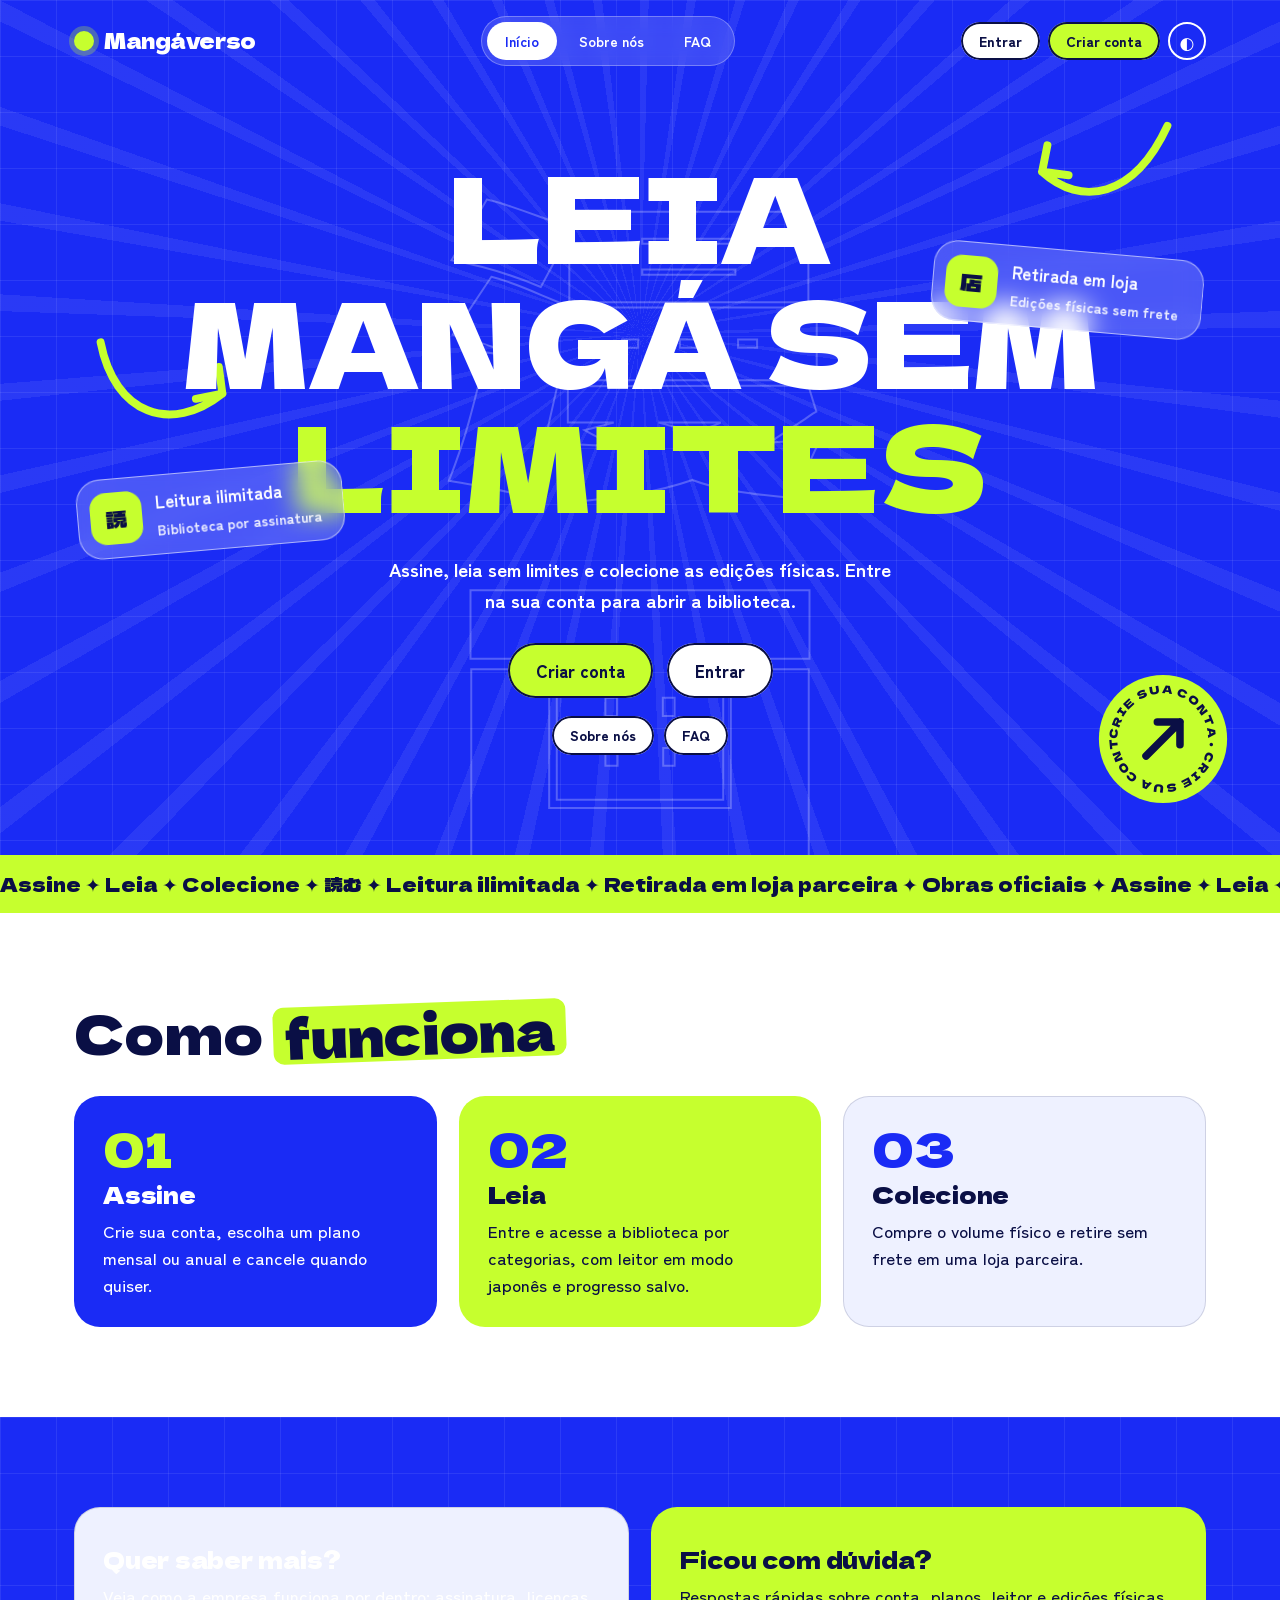
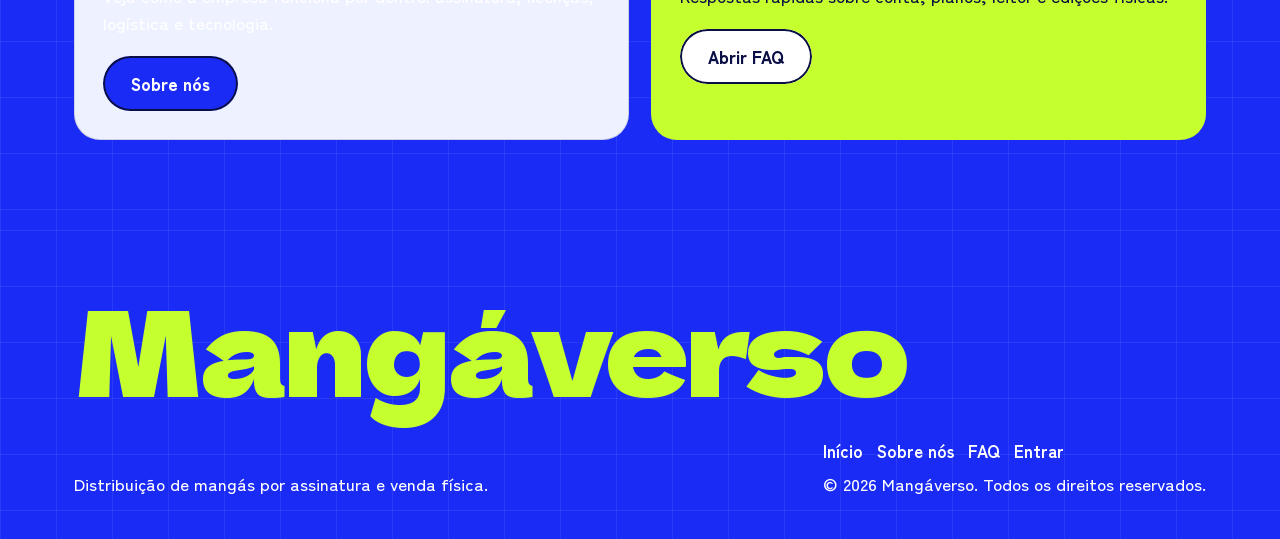
==== commit f587ca56: "Ajuste no design" ====
--- a/index.html
+++ b/index.html
@@ -5,19 +5,20 @@
 <meta name="viewport" content="width=device-width, initial-scale=1, viewport-fit=cover">
 <title>Mangáverso – Assine. Leia. Colecione.</title>
 <link rel="preconnect" href="https://fonts.googleapis.com"><link rel="preconnect" href="https://fonts.gstatic.com" crossorigin>
-<link href="https://fonts.googleapis.com/css2?family=Archivo+Black&family=Manrope:wght@500;700;800&display=swap" rel="stylesheet">
+<link href="https://fonts.googleapis.com/css2?family=Dela+Gothic+One&family=Zen+Kaku+Gothic+New:wght@500;700;900&display=swap" rel="stylesheet">
 <link rel="stylesheet" href="style.css">
 </head>
 <body>
-<header class="blue hero"><div id="nav"></div>
-<div class="chr cl" data-ch="0"></div><div class="chr cr" data-ch="1"></div>
-<span class="sfx" style="left:6%;top:150px;font-size:64px;transform:rotate(-12deg)" aria-hidden="true">ドン!</span>
-<span class="sfx" style="right:7%;top:520px;font-size:54px;transform:rotate(9deg)" aria-hidden="true">ゴゴゴ</span>
-<div class="wrap"><h1><i style="font-style:normal;color:var(--lime)">#</i>Leia<br>mangá sem<br>limites</h1>
+<header class="blue hero" data-k="漫画"><div id="nav"></div>
+<svg class="arw a1" viewBox="0 0 170 130" aria-hidden="true"><path pathLength="1" d="M12 14C28 96 92 118 150 72M150 72l-4-30M150 72l-30 6"/></svg>
+<svg class="arw a2" viewBox="0 0 170 130" aria-hidden="true"><path pathLength="1" d="M158 112C120 30 60 20 16 60M16 60l30-4M16 60l6 30"/></svg>
+<div class="glass g1"><i>読</i><div><b>Leitura ilimitada</b><small>Biblioteca por assinatura</small></div></div>
+<div class="glass g2"><i>店</i><div><b>Retirada em loja</b><small>Edições físicas sem frete</small></div></div>
+<div class="wrap"><h1><span class="l" style="--i:0"><b>Leia</b></span><span class="l" style="--i:1"><b>mangá sem</b></span><span class="l" style="--i:2"><b class="lm">limites</b></span></h1>
 <p>Assine, leia sem limites e colecione as edições físicas. Entre na sua conta para abrir a biblioteca.</p>
 <div class="cta" id="cta"><a class="btn" href="cadastro.html">Criar conta</a><a class="btn w" href="login.html">Entrar</a></div>
 <div class="sub"><a class="btn sm w" href="sobre.html">Sobre nós</a><a class="btn sm w" href="faq.html">FAQ</a></div></div>
-<a class="badge" href="cadastro.html" aria-label="Crie sua conta"><svg viewBox="0 0 140 140"><circle cx="70" cy="70" r="68" fill="#c6ff2e" stroke="#0a0f45" stroke-width="3"/><path id="cp" d="M70 70m-48 0a48 48 0 1 1 96 0a48 48 0 1 1-96 0" fill="none"/><text font-family="Archivo Black" font-size="12.5" fill="#0a0f45" letter-spacing="1.2"><textPath href="#cp">CRIE SUA CONTA • CRIE SUA CONTA •</textPath></text><path d="M52 88L88 52M64 52h24v24" stroke="#0a0f45" stroke-width="8" fill="none" stroke-linecap="round" stroke-linejoin="round"/></svg></a>
+<a class="badge" href="cadastro.html" aria-label="Crie sua conta"><svg viewBox="0 0 140 140"><circle cx="70" cy="70" r="68" fill="#c6ff2e"/><path id="cp" d="M70 70m-48 0a48 48 0 1 1 96 0a48 48 0 1 1-96 0" fill="none"/><text font-family="Dela Gothic One,Impact,sans-serif" font-size="11.5" fill="#0a0f45" letter-spacing="1.2"><textPath href="#cp">CRIE SUA CONTA • CRIE SUA CONTA •</textPath></text><path d="M52 88L88 52M64 52h24v24" stroke="#0a0f45" stroke-width="8" fill="none" stroke-linecap="round" stroke-linejoin="round"/></svg></a>
 </header>
 <div class="strip" aria-hidden="true"><div>Assine ✦ Leia ✦ Colecione ✦ 読む ✦ Leitura ilimitada ✦ Retirada em loja parceira ✦ Obras oficiais ✦ Assine ✦ Leia ✦ Colecione ✦ 読む ✦ Leitura ilimitada ✦ Retirada em loja parceira ✦ Obras oficiais ✦</div></div>
 <main>
--- a/style.css
+++ b/style.css
@@ -1,119 +1,150 @@
-:root{--blue:#1a2bf5;--navy:#0a0f45;--lime:#c6ff2e;--paper:#fff;--soft:#eef1ff;--ink:#0a0f45;--mute:#4a5180}
-@media (prefers-color-scheme:dark){:root:not([data-theme="light"]){--paper:#0a0f45;--soft:#0e1560;--ink:#fff;--mute:#aab2ff}}
-:root[data-theme="dark"]{--paper:#0a0f45;--soft:#0e1560;--ink:#fff;--mute:#aab2ff}
-*{box-sizing:border-box}html{scroll-behavior:smooth;box-sizing:border-box;padding-top:env(safe-area-inset-top,0px);padding-bottom:env(safe-area-inset-bottom,0px)}
+:root{--blue:#1a2bf5;--navy:#0a0f45;--lime:#c6ff2e;--paper:#fff;--soft:#eef1ff;--ink:#0a0f45;--mute:#4a5180;--line:rgba(10,15,69,.14);--e:cubic-bezier(.2,.8,.2,1);--fd:'Dela Gothic One','Zen Kaku Gothic New',Impact,sans-serif;--fb:'Zen Kaku Gothic New','Hiragino Sans',system-ui,sans-serif}
+@media (prefers-color-scheme:dark){:root:not([data-theme="light"]){--paper:#0a0f45;--soft:#0e1560;--ink:#fff;--mute:#aab2ff;--line:rgba(255,255,255,.2)}}
+:root[data-theme="dark"]{--paper:#0a0f45;--soft:#0e1560;--ink:#fff;--mute:#aab2ff;--line:rgba(255,255,255,.2)}
+*{box-sizing:border-box}
+html{scroll-behavior:smooth;box-sizing:border-box;padding-top:env(safe-area-inset-top,0px);padding-bottom:env(safe-area-inset-bottom,0px)}
 .gate body{display:none}
-body{margin:0;background:var(--paper);color:var(--ink);font-family:Manrope,system-ui,sans-serif;line-height:1.55;overflow-x:hidden}
-h1,h2,h3,.dsp{font-family:'Archivo Black',Impact,sans-serif;font-weight:400;text-transform:uppercase;line-height:.95;margin:0}
+body{margin:0;background:var(--paper);color:var(--ink);font:500 17px/1.6 var(--fb);overflow-x:hidden}
+h1,h2,h3,.dsp{font-family:var(--fd);font-weight:400;line-height:1.02;margin:0;letter-spacing:-.01em}
+h1{text-transform:uppercase}
 a{color:inherit}button{font:inherit;cursor:pointer;color:inherit}
 :focus-visible{outline:3px solid var(--lime);outline-offset:3px}
 .wrap{max-width:1180px;margin:0 auto;padding:0 24px;position:relative;z-index:2}
-.blue{background-color:var(--blue);color:#fff;background-image:radial-gradient(rgba(255,255,255,.13) 1.3px,transparent 1.6px);background-size:12px 12px}
+.blue{background-color:var(--blue);color:#fff;background-image:linear-gradient(rgba(255,255,255,.08) 1px,transparent 1px),linear-gradient(90deg,rgba(255,255,255,.08) 1px,transparent 1px);background-size:56px 56px}
 .mute{color:var(--mute)}.blue .mute{color:#d3d8ff}
 /* nav */
-nav{position:absolute;top:calc(14px + env(safe-area-inset-top,0px));left:0;right:0;z-index:30}
+nav{position:absolute;top:calc(16px + env(safe-area-inset-top,0px));left:0;right:0;z-index:30}
 nav .wrap{display:flex;align-items:center;justify-content:space-between;gap:12px;flex-wrap:wrap}
-.logo{font-family:'Archivo Black';text-decoration:none;font-size:18px;display:flex;gap:6px;text-transform:uppercase}
-.logo b{background:#fff;color:var(--blue);padding:3px 9px;border-radius:8px;font-weight:400;border:2px solid var(--navy)}.logo span{background:var(--lime);color:var(--navy);padding:3px 9px;border-radius:8px;border:2px solid var(--navy)}
-.pills{display:flex;gap:8px;background:rgba(255,255,255,.14);padding:5px;border-radius:99px;backdrop-filter:blur(8px)}
-.pills a{text-decoration:none;font-weight:700;font-size:13px;padding:7px 15px;border-radius:99px;border:1.5px solid rgba(255,255,255,.7);color:#fff;white-space:nowrap}
+.logo{display:flex;align-items:center;gap:10px;font-family:var(--fd);font-size:21px;text-decoration:none;color:#fff;letter-spacing:-.02em}
+.logo i{width:20px;height:20px;border-radius:50%;background:var(--lime);box-shadow:0 0 0 5px rgba(198,255,46,.28);animation:pulse 3s ease-in-out infinite}
+@keyframes pulse{50%{box-shadow:0 0 0 9px rgba(198,255,46,.08)}}
+.pills{display:flex;gap:4px;background:rgba(255,255,255,.14);padding:5px;border-radius:99px;backdrop-filter:blur(10px);border:1px solid rgba(255,255,255,.3)}
+.pills a{text-decoration:none;font-weight:700;font-size:14px;padding:8px 18px;border-radius:99px;color:#fff;white-space:nowrap;transition:background .25s,color .25s}
 .pills a:hover,.pills a[aria-current]{background:#fff;color:var(--blue)}
 .act{display:flex;gap:8px;align-items:center}
-.btn{display:inline-block;border:3px solid var(--navy);background:var(--lime);color:var(--navy);font-weight:800;padding:12px 26px;border-radius:99px;text-decoration:none;transition:transform .15s,box-shadow .15s;box-shadow:4px 4px 0 var(--navy);text-align:center}
-.btn:hover{transform:translate(-2px,-2px);box-shadow:6px 6px 0 var(--navy)}
-.btn.w{background:#fff}.btn.b{background:var(--blue);color:#fff}.btn.sm{padding:7px 16px;font-size:14px;box-shadow:3px 3px 0 var(--navy)}
-.tbtn{border:2px solid currentColor;background:transparent;border-radius:50%;width:38px;height:38px;color:#fff}
+.btn{--sw:#fff;display:inline-block;border:0;background:var(--lime) linear-gradient(var(--sw),var(--sw)) no-repeat left/0 100%;color:var(--navy);font-weight:900;padding:14px 28px;border-radius:99px;text-decoration:none;text-align:center;box-shadow:inset 0 0 0 2px var(--navy);transition:background-size .4s var(--e),transform .25s var(--e)}
+.btn:hover{background-size:100% 100%;transform:translateY(-3px)}
+.btn:disabled{opacity:.6;cursor:default;transform:none}
+.btn.w{background-color:#fff;--sw:var(--lime)}.btn.b{background-color:var(--blue);color:#fff;--sw:var(--navy)}.btn.b:hover{color:#fff}.btn.sm{padding:8px 18px;font-size:14px}
+.tbtn{border:2px solid currentColor;background:transparent;border-radius:50%;width:38px;height:38px;color:#fff;transition:transform .4s var(--e)}.tbtn:hover{transform:rotate(180deg)}
 @media(max-width:900px){.pills{order:3;width:100%;overflow-x:auto}}
 /* hero / page head */
-.hero,.phead{position:relative;overflow:hidden;isolation:isolate;text-align:center}
-.hero::before,.phead::before{content:"";position:absolute;inset:-20%;z-index:-2;background:repeating-conic-gradient(from 0deg at 50% 45%,rgba(255,255,255,.1) 0 1.5deg,transparent 1.5deg 7deg)}
-.hero{min-height:760px;padding:140px 0 90px}.phead{padding:150px 0 64px;text-align:left}
-.hero h1{font-size:clamp(54px,13vw,170px);line-height:.86;text-shadow:5px 5px 0 var(--navy);position:relative;z-index:2}
-.hero h1 i{font-style:normal;color:var(--lime)}
-.phead h1{font-size:clamp(40px,8vw,92px);text-shadow:4px 4px 0 var(--navy)}
-.hero p,.phead p{position:relative;z-index:3;max-width:52ch;font-size:19px;font-weight:700;text-shadow:0 2px 14px var(--blue)}
-.hero p{margin:34px auto 26px}.phead p{margin:18px 0 0}
-.cta{display:flex;gap:14px;justify-content:center;flex-wrap:wrap;position:relative;z-index:3}
-.sub{display:flex;gap:10px;justify-content:center;margin-top:18px;position:relative;z-index:3;flex-wrap:wrap}
-.chr{position:absolute;bottom:0;width:min(32vw,370px);z-index:0;pointer-events:none}.chr svg{display:block;width:100%}
-.cl{left:-20px}.cr{right:-20px;transform:scaleX(-1)}.phead .chr{width:min(26vw,260px)}
-.sfx{position:absolute;font-family:'Archivo Black';color:var(--lime);-webkit-text-stroke:3px var(--navy);paint-order:stroke fill;z-index:1;pointer-events:none;text-shadow:4px 4px 0 var(--navy)}
-.badge{position:absolute;right:4%;bottom:46px;width:130px;height:130px;z-index:4}
-.badge svg{width:100%;height:100%;animation:sp 16s linear infinite}@keyframes sp{to{transform:rotate(360deg)}}
-@media(max-width:800px){.hero{padding-top:170px;min-height:740px}.phead{padding-top:170px}.chr{width:38vw;opacity:.65}.badge{width:92px;height:92px;bottom:12px}}
-@media(prefers-reduced-motion:reduce){*{animation:none!important;transition:none!important}html{scroll-behavior:auto}}
-.strip{background:var(--lime);color:var(--navy);overflow:hidden;white-space:nowrap;padding:12px 0;font-family:'Archivo Black';text-transform:uppercase;font-size:21px;border-block:3px solid var(--navy)}
-.strip div{display:inline-block;animation:mq 30s linear infinite}@keyframes mq{to{transform:translateX(-50%)}}
-section{padding:80px 0;position:relative;overflow:hidden}
-.sh{margin-bottom:34px}.sh h2{font-size:clamp(32px,5.5vw,62px)}.sh p{margin:14px 0 0;max-width:60ch;font-weight:500}
-.lab{display:inline-block;background:var(--lime);color:var(--navy);padding:0 10px;border-radius:6px;transform:skewX(-8deg);border:3px solid var(--navy);box-shadow:4px 4px 0 var(--navy)}
+.hero,.phead{position:relative;overflow:hidden;isolation:isolate}
+.hero{text-align:center;min-height:720px;padding:150px 0 100px;animation:grid 12s linear infinite}
+@keyframes grid{to{background-position:56px 56px,56px 56px}}
+.phead{padding:150px 0 70px}
+.hero::before,.phead::before{content:"";position:absolute;inset:-60%;z-index:-2;background:repeating-conic-gradient(from 0deg at 50% 45%,rgba(255,255,255,.07) 0 1.5deg,transparent 1.5deg 8deg);animation:spin 160s linear infinite}
+@keyframes spin{to{transform:rotate(360deg)}}
+.hero::after,.phead::after{content:attr(data-k);position:absolute;right:3%;bottom:-.2em;z-index:-1;font-family:var(--fd);font-size:clamp(170px,30vw,380px);line-height:1;color:transparent;-webkit-text-stroke:2px rgba(255,255,255,.25);animation:drift 12s ease-in-out infinite alternate;pointer-events:none}
+.hero::after{right:auto;left:50%;translate:-50% 0;bottom:-.12em}
+@keyframes drift{to{transform:translateY(-22px) rotate(-3deg)}}
+.hero h1{font-size:clamp(36px,9.2vw,118px);line-height:.98}
+.phead h1{font-size:clamp(32px,6.6vw,80px);animation:rise .9s var(--e) both}
+.l{display:block;overflow:hidden;padding:.04em 0}
+.l b{display:block;font-weight:400;transform:translateY(110%);animation:up 1s var(--e) forwards;animation-delay:calc(var(--i)*.13s + .15s)}
+.l b.lm{color:var(--lime)}
+@keyframes up{to{transform:none}}
+@keyframes rise{from{opacity:0;transform:translateY(26px)}}
+.hero p,.phead p{max-width:52ch;font-size:19px;font-weight:700;animation:rise .9s var(--e) .5s both}
+.hero p{margin:30px auto 28px}.phead p{margin:18px 0 0}
+.phead .banner{animation:rise .9s var(--e) .65s both}
+.cta{display:flex;gap:14px;justify-content:center;flex-wrap:wrap;animation:rise .9s var(--e) .65s both}
+.sub{display:flex;gap:10px;justify-content:center;margin-top:18px;flex-wrap:wrap;animation:rise .9s var(--e) .8s both}
+.arw{position:absolute;z-index:1;width:150px;fill:none;stroke:var(--lime);stroke-width:9;stroke-linecap:round;stroke-linejoin:round;pointer-events:none}
+.arw path{stroke-dasharray:1;stroke-dashoffset:1;animation:draw 1.1s var(--e) forwards}
+.a1{left:7%;top:330px}.a1 path{animation-delay:1s}.a2{right:8%;top:110px;transform:scaleY(-1)}.a2 path{animation-delay:1.3s}
+@keyframes draw{to{stroke-dashoffset:0}}
+.glass{position:absolute;z-index:3;display:flex;align-items:center;gap:14px;padding:12px 22px 12px 12px;border-radius:24px;background:rgba(255,255,255,.2);border:1.5px solid rgba(255,255,255,.55);backdrop-filter:blur(14px);text-align:left;animation:fl 6s ease-in-out infinite}
+.glass i{font:normal 22px/1 var(--fd);width:52px;height:52px;border-radius:16px;background:var(--lime);color:var(--navy);display:grid;place-items:center}
+.glass b{display:block;font-size:17px}.glass small{opacity:.9;font-weight:700}
+.g1{left:6%;top:470px;rotate:-5deg}.g2{right:6%;top:250px;rotate:5deg;animation-delay:-3s}
+@keyframes fl{50%{translate:0 -14px}}
+.badge{position:absolute;right:4%;bottom:50px;width:132px;height:132px;z-index:4}
+.badge svg{width:100%;height:100%;animation:spin 16s linear infinite}
+@media(max-width:900px){.glass,.arw{display:none}.hero{padding-top:170px;min-height:640px}.phead{padding-top:170px}.badge{width:92px;height:92px;bottom:14px}}
+@media(prefers-reduced-motion:reduce){*{animation:none!important;transition:none!important}html{scroll-behavior:auto}.l b{transform:none}.arw path{stroke-dashoffset:0}}
+.strip{background:var(--lime);color:var(--navy);overflow:hidden;white-space:nowrap;padding:14px 0;font-family:var(--fd);font-size:19px}
+.strip div{display:inline-block;animation:mq 34s linear infinite}@keyframes mq{to{transform:translateX(-50%)}}
+section{padding:90px 0;position:relative;overflow:hidden}
+.sh{margin-bottom:36px}.sh h2{font-size:clamp(28px,4.8vw,54px)}.sh p{margin:16px 0 0;max-width:60ch}
+.lab{display:inline-block;background:var(--lime);color:var(--navy);padding:.02em .22em;border-radius:.2em;rotate:-2deg}
 .grid3{display:grid;grid-template-columns:repeat(3,1fr);gap:22px}.grid2{display:grid;grid-template-columns:1fr 1fr;gap:22px}
 @media(max-width:820px){.grid3,.grid2{grid-template-columns:1fr}}
-.card{border-radius:22px;padding:26px;border:3px solid var(--navy);box-shadow:6px 6px 0 var(--navy);background:var(--soft)}
-.card.bl{background:var(--blue);color:#fff}.card.li{background:var(--lime);color:var(--navy)}
-.card .n{font-family:'Archivo Black';font-size:56px;line-height:1}.card h3{font-size:24px;margin:10px 0}.card p{margin:0}.card ul{margin:10px 0 0;padding-left:20px}
-.prose p{font-size:17px;font-weight:500;color:var(--mute);max-width:70ch}
-.band{text-align:center}.band h2{font-size:clamp(30px,5vw,56px)}.band p{max-width:50ch;margin:16px auto 24px;font-weight:600}
+.card{border-radius:26px;padding:28px;background:var(--soft);border:1.5px solid var(--line);transition:transform .35s var(--e),box-shadow .35s}
+.card:hover{transform:translateY(-6px);box-shadow:0 22px 40px -22px rgba(10,15,69,.5)}
+.card.bl{background:var(--blue);color:#fff;border-color:transparent}.card.li{background:var(--lime);color:var(--navy);border-color:transparent}
+.card .n{font-family:var(--fd);font-size:46px;line-height:1}.card h3{font-size:23px;margin:12px 0 10px}.card p{margin:0}
+.prose p{font-size:18px;color:var(--mute);max-width:62ch}
+.band{text-align:center}.band h2{font-size:clamp(28px,5vw,56px)}.band p{max-width:50ch;margin:16px auto 26px;font-weight:700}
+.rv{opacity:0;transform:translateY(34px)}.rv.in{opacity:1;transform:none;transition:opacity .8s var(--e) var(--d),transform .8s var(--e) var(--d)}
 /* forms */
-.auth{max-width:460px;margin:-20px auto 80px;position:relative;z-index:3;background:var(--paper);border:3px solid var(--navy);border-radius:24px;padding:30px;box-shadow:8px 8px 0 var(--navy)}
-.auth h2{font-size:28px;margin-bottom:6px}.auth label{display:block;font-weight:800;font-size:14px;margin:16px 0 6px}
-.auth input[type=text],.auth input[type=email],.auth input[type=password]{width:100%;border:3px solid var(--navy);border-radius:14px;padding:12px 14px;font:inherit;font-weight:600;background:#fff;color:var(--navy)}
+.auth{max-width:460px;margin:-24px auto 90px;position:relative;z-index:3;background:var(--paper);border:1.5px solid var(--line);border-radius:30px;padding:34px;box-shadow:0 40px 80px -36px rgba(26,43,245,.6);animation:rise .9s var(--e) .5s both}
+.auth h2{font-size:26px;margin-bottom:6px}.auth label{display:block;font-weight:800;font-size:14px;margin:16px 0 6px}
+.auth input[type=text],.auth input[type=email],.auth input[type=password]{width:100%;border:2px solid var(--line);border-radius:14px;padding:13px 15px;font:inherit;font-weight:700;background:#fff;color:var(--navy);transition:border-color .2s,box-shadow .2s}
+.auth input:focus{outline:0;border-color:var(--blue);box-shadow:0 0 0 4px rgba(26,43,245,.18)}
 .auth .btn{width:100%;margin-top:22px}.err{color:#d6204a;font-weight:800;min-height:22px;margin:12px 0 0;font-size:14px}
-.auth .alt{text-align:center;margin-top:18px;font-weight:600}.auth .alt a{color:var(--blue);font-weight:800}
-.chk{display:flex;gap:10px;align-items:flex-start;font-weight:600;font-size:14px;margin-top:16px}
+.auth .alt{text-align:center;margin-top:18px;font-weight:700}.auth .alt a{color:var(--blue);font-weight:900}
+.chk{display:flex!important;gap:10px;align-items:flex-start;font-weight:600!important;margin-top:16px!important}
+@media (prefers-color-scheme:dark){.auth .alt a{color:var(--lime)}}
 /* plans */
-.toggle{display:inline-flex;border:3px solid var(--navy);border-radius:99px;padding:3px;background:#fff;margin-bottom:34px}
-.toggle button{border:0;background:none;padding:8px 22px;border-radius:99px;font-weight:800;color:var(--navy)}.toggle button[aria-pressed=true]{background:var(--blue);color:#fff}
+.toggle{display:inline-flex;border:1.5px solid var(--line);border-radius:99px;padding:4px;background:#fff;margin-bottom:38px}
+.toggle button{border:0;background:none;padding:9px 24px;border-radius:99px;font-weight:800;color:var(--navy);transition:background .25s,color .25s}.toggle button[aria-pressed=true]{background:var(--blue);color:#fff}
 .plans{display:grid;grid-template-columns:repeat(3,1fr);gap:24px;align-items:stretch}
-.plan{display:flex;flex-direction:column;position:relative;background:var(--blue);color:#fff}.plan:nth-child(3){background:var(--navy)}
-.plan.hot{background:var(--lime);color:var(--navy);transform:translateY(-14px)}
-.plan .pt{position:absolute;top:-17px;right:22px;background:var(--navy);color:#fff;border-radius:99px;padding:4px 16px;font-weight:800;font-size:13px}
-.price{font-family:'Archivo Black';font-size:48px;margin:14px 0 0}.price small{font:700 15px Manrope}
-.plan ul{padding:0;list-style:none;margin:16px 0 24px;flex:1}.plan li{padding:6px 0 6px 28px;position:relative;font-weight:600}
+.plan{display:flex;flex-direction:column;position:relative;background:var(--blue);color:#fff;border-color:transparent;animation:rise .7s var(--e) both}.plan:nth-child(2){animation-delay:.1s}.plan:nth-child(3){background:var(--navy);animation-delay:.2s}
+.plan.hot{background:var(--lime);color:var(--navy);margin-top:-14px;margin-bottom:14px}
+.plan .pt{position:absolute;top:-16px;right:22px;background:var(--navy);color:#fff;border-radius:99px;padding:5px 16px;font-weight:800;font-size:13px}
+.price{font-family:var(--fd);font-size:42px;margin:14px 0 0}.price small{font:700 15px var(--fb)}
+.plan ul{padding:0;list-style:none;margin:16px 0 24px;flex:1}.plan li{padding:6px 0 6px 28px;position:relative;font-weight:700}
 .plan li::before{content:"✔";position:absolute;left:0;color:var(--lime);font-weight:800}.plan.hot li::before{color:var(--blue)}
-@media(max-width:860px){.plans{grid-template-columns:1fr}.plan.hot{transform:none}}
+@media(max-width:860px){.plans{grid-template-columns:1fr}.plan.hot{margin:0}}
 /* faq */
-.fq{width:100%;max-width:520px;border:3px solid var(--navy);background:#fff;color:var(--navy);padding:12px 20px;border-radius:99px;font:inherit;font-weight:700;margin-top:20px}
-.fcat{margin:34px 0 14px;font-size:24px}
-details{border:3px solid var(--navy);border-radius:18px;margin-bottom:12px;padding:0 22px;background:var(--paper);box-shadow:4px 4px 0 var(--navy)}
+.fq{width:100%;max-width:520px;border:2px solid var(--line);background:#fff;color:var(--navy);padding:13px 22px;border-radius:99px;font:inherit;font-weight:700;transition:border-color .2s,box-shadow .2s}
+.fq:focus{outline:0;border-color:var(--blue);box-shadow:0 0 0 4px rgba(26,43,245,.18)}
+.fcat{margin:40px 0 16px;font-size:24px}
+details{border:1.5px solid var(--line);border-radius:20px;margin-bottom:12px;padding:0 24px;background:var(--paper);transition:border-color .25s,box-shadow .25s}
+details:hover,details[open]{border-color:var(--blue);box-shadow:0 14px 30px -20px rgba(26,43,245,.7)}
 summary{cursor:pointer;font-weight:800;padding:18px 0;list-style:none;display:flex;justify-content:space-between;gap:12px}
-summary::after{content:"+";color:var(--blue);font-size:26px;line-height:1}details[open] summary::after{content:"–"}
-details p{margin:0 0 18px;color:var(--mute);font-weight:500}
-@media (prefers-color-scheme:dark){details{border-color:var(--lime);box-shadow:4px 4px 0 var(--lime)}summary::after{color:var(--lime)}}
+summary::-webkit-details-marker{display:none}
+summary::after{content:"+";color:var(--blue);font-size:26px;line-height:1;transition:transform .3s var(--e)}details[open] summary::after{transform:rotate(135deg)}
+details p{margin:0 0 18px;color:var(--mute);animation:rise .4s var(--e)}
+@media (prefers-color-scheme:dark){details:hover,details[open]{border-color:var(--lime)}summary::after{color:var(--lime)}}
 /* library */
-.banner{background:var(--lime);color:var(--navy);border:3px solid var(--navy);border-radius:16px;padding:12px 18px;font-weight:800;margin-top:22px;display:inline-block;position:relative;z-index:3}
+.banner{background:var(--lime);color:var(--navy);border-radius:99px;padding:10px 20px;font-weight:800;margin-top:24px;display:inline-block;position:relative;z-index:3}
+.banner a{font-weight:900}
 .tools{display:flex;gap:12px;flex-wrap:wrap;margin-bottom:18px}
-.tools input{flex:1;min-width:210px;border:3px solid var(--navy);background:#fff;color:var(--navy);padding:11px 18px;border-radius:99px;font:inherit;font-weight:700}
+.tools input{flex:1;min-width:210px;border:2px solid transparent;background:#fff;color:var(--navy);padding:12px 20px;border-radius:99px;font:inherit;font-weight:700}
+.tools input:focus{outline:0;border-color:var(--lime)}
 .chips{display:flex;gap:8px;flex-wrap:wrap}
-.chip{border:2px solid #fff;background:transparent;border-radius:99px;padding:8px 18px;font-weight:800;color:#fff}
-.chip[aria-pressed=true]{background:var(--lime);color:var(--navy);border-color:var(--lime)}
-.cat{margin-top:40px}.cat h3{font-size:26px;display:flex;gap:12px;align-items:center;flex-wrap:wrap}.cat h3 small{font:700 14px Manrope;text-transform:none;opacity:.85}
-.row{display:flex;gap:22px;overflow-x:auto;padding:22px 6px;scroll-snap-type:x proximity;scrollbar-color:var(--lime) transparent}
+.chip{border:1.5px solid rgba(255,255,255,.8);background:transparent;border-radius:99px;padding:8px 18px;font-weight:800;color:#fff;transition:background .25s,color .25s,transform .25s var(--e)}
+.chip:hover{transform:translateY(-2px)}.chip[aria-pressed=true]{background:var(--lime);color:var(--navy);border-color:var(--lime)}
+.cat{margin-top:44px}.cat h3{font-size:24px;display:flex;gap:12px;align-items:center;flex-wrap:wrap}.cat h3 small{font:700 14px var(--fb);opacity:.85}
+.row{display:flex;gap:24px;overflow-x:auto;padding:24px 6px;scroll-snap-type:x proximity;scrollbar-color:var(--lime) transparent}
 .cv{position:relative;flex:none;width:176px;scroll-snap-align:start}.cv>button.o{border:0;background:none;padding:0;text-align:left;width:100%;color:inherit}
-.cv:hover .cover{transform:translateY(-8px) rotate(-1.5deg)}
-.cv .meta{margin-top:12px;font-weight:700;font-size:14px;line-height:1.3}.cv .meta span{display:block;opacity:.8;font-weight:500}
-.fav{position:absolute;top:8px;left:12px;z-index:5;width:34px;height:34px;border-radius:50%;border:2px solid var(--navy);background:var(--lime);color:var(--navy);font-size:16px}
+.cv:hover .cover{transform:translateY(-10px) rotate(-2deg);box-shadow:inset 6px 0 0 rgba(0,0,0,.18),0 26px 30px -14px rgba(0,0,40,.7)}
+.cv .meta{margin-top:12px;font-weight:800;font-size:14px;line-height:1.3}.cv .meta span{display:block;opacity:.8;font-weight:500}
+.fav{position:absolute;top:8px;left:12px;z-index:5;width:34px;height:34px;border-radius:50%;border:0;background:var(--lime);color:var(--navy);font-size:16px;transition:transform .25s var(--e)}.fav:hover{transform:scale(1.2)}
 .bar{height:5px;background:rgba(255,255,255,.3);border-radius:9px;margin-top:8px;overflow:hidden}.bar i{display:block;height:100%;background:var(--lime)}
-.empty{padding:40px;text-align:center;border:3px dashed rgba(255,255,255,.5);border-radius:20px;margin-top:30px}
-.legal{margin-top:34px;padding:18px 22px;border-radius:16px;background:rgba(255,255,255,.14);font-size:14px;border-left:6px solid var(--lime)}
-.cover{aspect-ratio:2/3;position:relative;overflow:hidden;background:var(--b);color:var(--f);border-radius:4px 12px 12px 4px;border:3px solid var(--navy);box-shadow:inset 7px 0 0 rgba(0,0,0,.2),5px 5px 0 var(--navy);transition:transform .2s}
+.empty{padding:40px;text-align:center;border:2px dashed rgba(255,255,255,.5);border-radius:22px;margin-top:30px}
+.legal{margin-top:34px;padding:18px 22px;border-radius:18px;background:rgba(255,255,255,.14);font-size:14px;border-left:6px solid var(--lime)}
+.cover{aspect-ratio:2/3;position:relative;overflow:hidden;background:var(--b);color:var(--f);border-radius:4px 12px 12px 4px;box-shadow:inset 6px 0 0 rgba(0,0,0,.18),0 14px 26px -12px rgba(0,0,40,.65);transition:transform .35s var(--e),box-shadow .35s}
 .cover>svg,.cover>img{position:absolute;inset:0;width:100%;height:100%}.cover>img{object-fit:cover;z-index:2}
 .art .f{fill:var(--f)}.art .s{fill:none;stroke:var(--f);stroke-width:7;stroke-linecap:round;stroke-linejoin:round}.art .w{fill:var(--b)}
-.cover .k{position:absolute;top:10px;right:12px;writing-mode:vertical-rl;font-family:'Archivo Black';font-size:21px}
-.cover .t{position:absolute;left:0;right:0;bottom:0;background:#fff;color:var(--navy);padding:8px 10px 8px 16px;font-family:'Archivo Black';font-size:12px;line-height:1.05;text-transform:uppercase;border-top:3px solid var(--navy)}
-.cover .t i{display:block;font:700 10px Manrope;color:var(--blue);margin-top:3px;text-transform:none}
+.cover .k{position:absolute;top:10px;right:12px;writing-mode:vertical-rl;font-family:var(--fd);font-size:20px}
+.cover .t{position:absolute;left:0;right:0;bottom:0;background:#fff;color:var(--navy);padding:8px 10px 8px 16px;font-family:var(--fd);font-size:11px;line-height:1.1}
+.cover .t i{display:block;font:700 10px var(--fb);color:var(--blue);margin-top:3px}
 .cover.real .k,.cover.real .t{display:none}
-dialog{border:3px solid var(--navy);border-radius:26px;background:var(--paper);color:var(--ink);width:min(800px,94vw);padding:0;box-shadow:0 30px 90px rgba(0,0,40,.6)}
+dialog{border:0;border-radius:28px;background:var(--paper);color:var(--ink);width:min(800px,94vw);padding:0;box-shadow:0 30px 90px rgba(0,0,40,.6)}
+dialog[open]{animation:pop .4s var(--e)}@keyframes pop{from{opacity:0;transform:scale(.94) translateY(14px)}}
 dialog::backdrop{background:rgba(10,15,69,.75);backdrop-filter:blur(4px)}
-.dg{display:grid;grid-template-columns:240px 1fr;gap:30px;padding:32px}.dg h3{font-size:30px}.dg .by{color:var(--blue);font-weight:800;margin:8px 0 14px}
+.dg{display:grid;grid-template-columns:240px 1fr;gap:30px;padding:32px}.dg h3{font-size:28px}.dg .by{color:var(--blue);font-weight:800;margin:8px 0 14px}
 .dg dl{display:grid;grid-template-columns:auto 1fr;gap:6px 18px;margin:16px 0;font-size:15px}.dg dt{color:var(--mute)}.dg dd{margin:0;font-weight:700}
-.tag{display:inline-block;background:var(--lime);color:var(--navy);border:2px solid var(--navy);border-radius:99px;padding:3px 14px;font-size:13px;font-weight:800}
+.tag{display:inline-block;background:var(--lime);color:var(--navy);border-radius:99px;padding:4px 14px;font-size:13px;font-weight:800}
 .da{display:flex;gap:10px;flex-wrap:wrap;margin-top:20px}.x{position:absolute;right:14px;top:14px;z-index:2;color:var(--blue)}
 @media(max-width:640px){.dg{grid-template-columns:1fr}.dg .cover{max-width:190px}}
 #rd{width:100vw;max-width:none;height:100dvh;max-height:none;margin:0;border:0;border-radius:0;background:#0a0f45;color:#fff;padding:0}
-#rd[open]{display:grid;grid-template-rows:auto 1fr auto}
-.rt,.rb{display:flex;gap:10px;align-items:center;flex-wrap:wrap;padding:10px 16px;background:var(--blue);border-block:3px solid var(--navy)}.rt h3{font-size:16px;margin-right:auto}
-.rbt{border:2px solid #fff;background:transparent;color:#fff;border-radius:99px;padding:6px 14px;font-weight:800;font-size:13px}
+#rd[open]{display:grid;grid-template-rows:auto 1fr auto;animation:none}
+.rt,.rb{display:flex;gap:10px;align-items:center;flex-wrap:wrap;padding:10px 16px;background:var(--blue)}.rt h3{font-size:16px;margin-right:auto}
+.rbt{border:1.5px solid #fff;background:transparent;color:#fff;border-radius:99px;padding:6px 14px;font-weight:800;font-size:13px}
 .rbt[aria-pressed=true]{background:var(--lime);color:var(--navy);border-color:var(--lime)}
 .stage{overflow:auto;display:flex;padding:18px;background-image:radial-gradient(rgba(255,255,255,.08) 1.3px,transparent 1.6px);background-size:12px 12px}
 .inner{margin:auto;display:flex;align-items:flex-start}
@@ -121,8 +152,8 @@
 .pg svg,.pg img{position:absolute;inset:0;width:100%;height:100%}.pg img{object-fit:contain;background:#fffdf6}
 .vs .inner{flex-direction:column;gap:14px;width:100%}.vs .pg{height:auto;width:min(calc(640px*var(--z)),96%);margin:0 auto}
 .rb input{flex:1;min-width:120px;accent-color:var(--lime)}.rb .ct{font-weight:800;min-width:64px;text-align:center}.hint{font-size:12px;opacity:.8;flex-basis:100%}
-.dp text{font-family:'Archivo Black',Impact,sans-serif}
-footer{padding:50px 0 36px}footer .wrap{display:flex;justify-content:space-between;gap:24px;flex-wrap:wrap;align-items:end}
-footer .big{font-size:clamp(40px,10vw,110px);color:var(--lime);width:100%;text-shadow:4px 4px 0 var(--navy)}footer p{margin:6px 0}footer a{margin-right:14px;font-weight:700}
-.toast{position:fixed;bottom:calc(22px + env(safe-area-inset-bottom,0px));left:50%;transform:translate(-50%,140px);background:var(--lime);color:var(--navy);padding:12px 26px;border-radius:99px;font-weight:800;transition:transform .3s;z-index:9999;border:3px solid var(--navy)}
+.dp text{font-family:var(--fd)}
+footer{padding:56px 0 36px}footer .wrap{display:flex;justify-content:space-between;gap:24px;flex-wrap:wrap;align-items:end}
+footer .big{font-size:clamp(38px,10vw,118px);color:var(--lime);width:100%;letter-spacing:-.03em}footer p{margin:6px 0}footer a{margin-right:14px;font-weight:700;text-decoration:none}footer a:hover{text-decoration:underline}
+.toast{position:fixed;bottom:calc(22px + env(safe-area-inset-bottom,0px));left:50%;transform:translate(-50%,140px);background:var(--lime);color:var(--navy);padding:12px 26px;border-radius:99px;font-weight:800;transition:transform .35s var(--e);z-index:9999}
 .toast.on{transform:translate(-50%,0)}
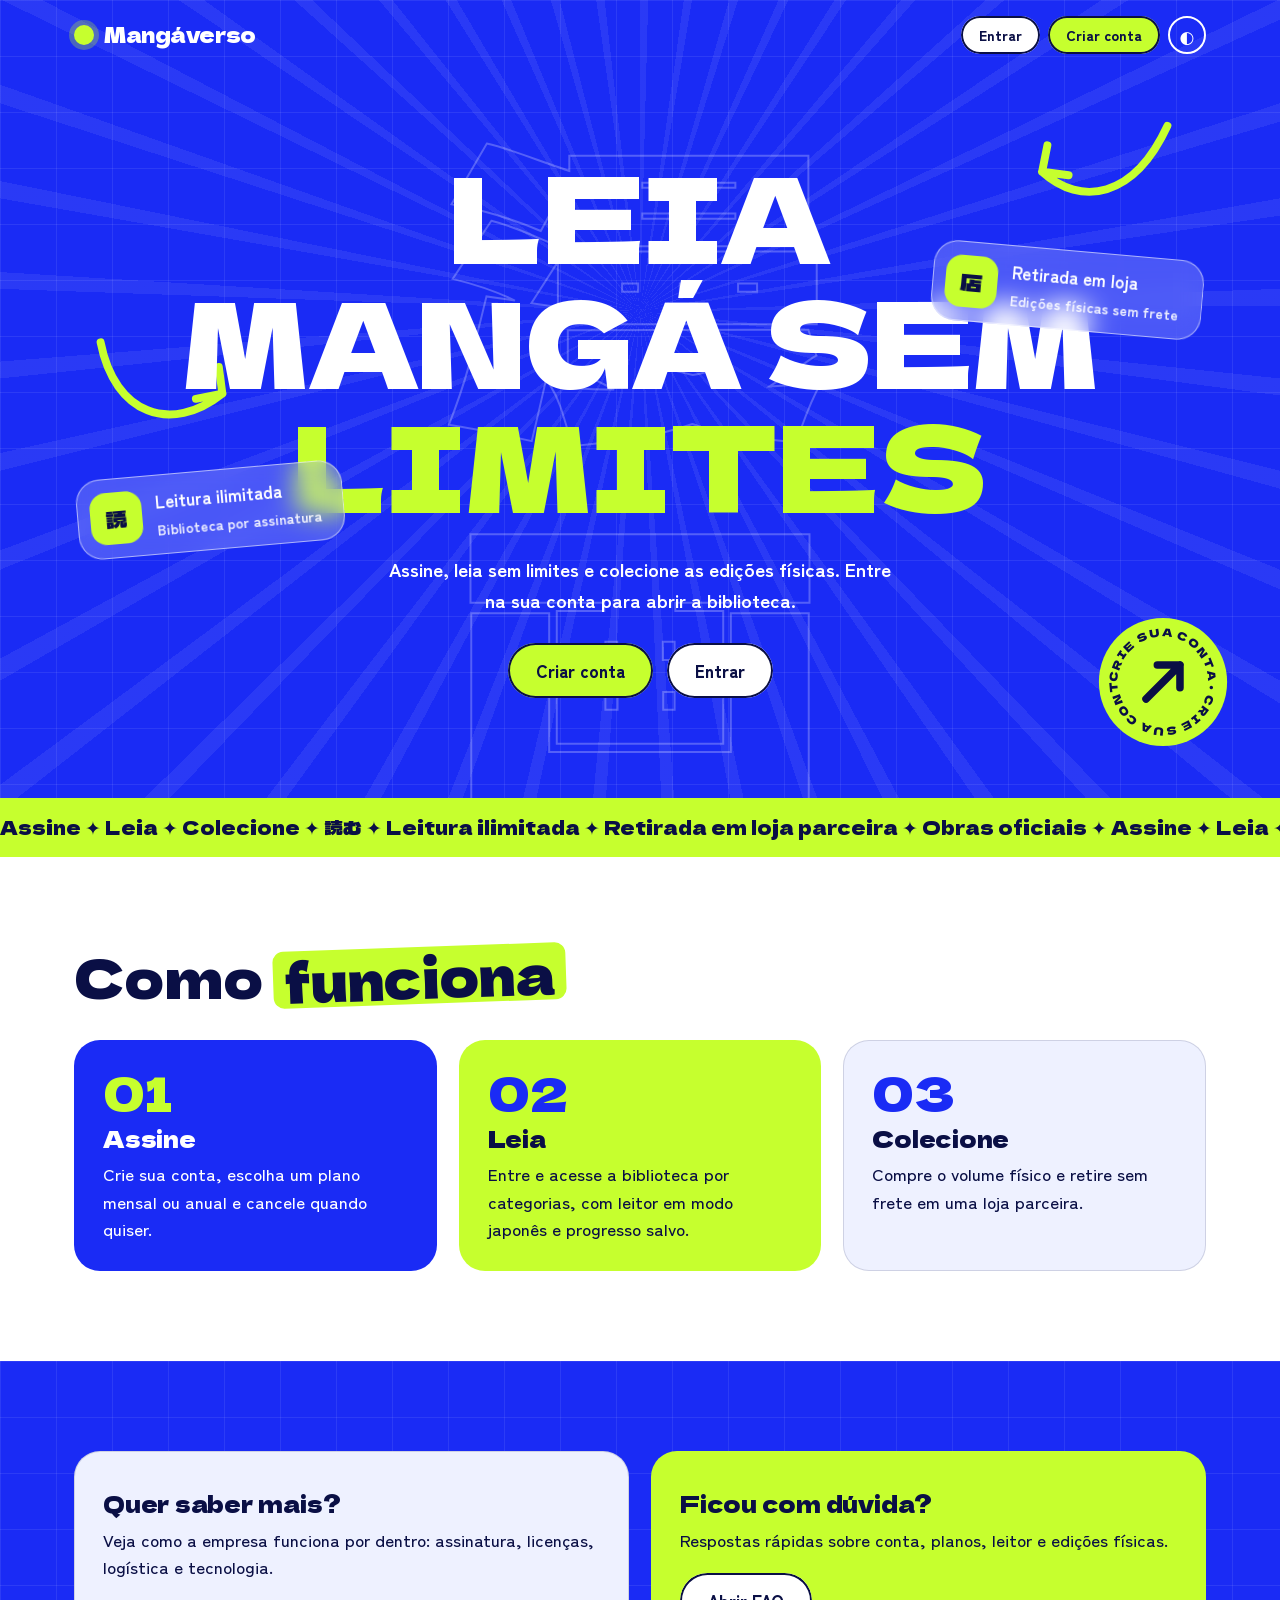
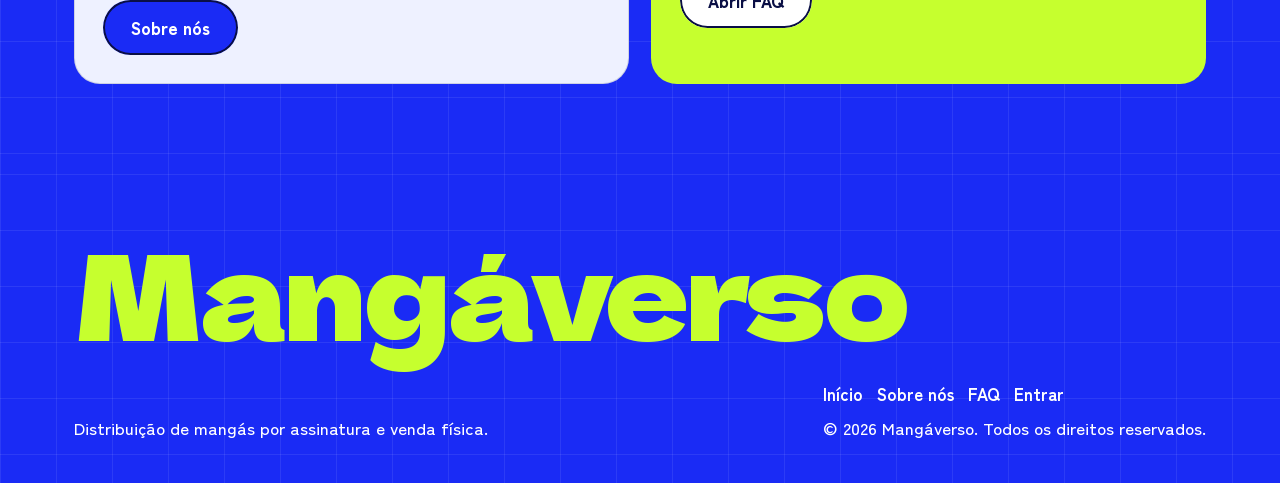
==== commit 2095bec4: "Correção de bugs e melhoria estética" ====
--- a/index.html
+++ b/index.html
@@ -16,8 +16,7 @@
 <div class="glass g2"><i>店</i><div><b>Retirada em loja</b><small>Edições físicas sem frete</small></div></div>
 <div class="wrap"><h1><span class="l" style="--i:0"><b>Leia</b></span><span class="l" style="--i:1"><b>mangá sem</b></span><span class="l" style="--i:2"><b class="lm">limites</b></span></h1>
 <p>Assine, leia sem limites e colecione as edições físicas. Entre na sua conta para abrir a biblioteca.</p>
-<div class="cta" id="cta"><a class="btn" href="cadastro.html">Criar conta</a><a class="btn w" href="login.html">Entrar</a></div>
-<div class="sub"><a class="btn sm w" href="sobre.html">Sobre nós</a><a class="btn sm w" href="faq.html">FAQ</a></div></div>
+<div class="cta" id="cta"><a class="btn" href="cadastro.html">Criar conta</a><a class="btn w" href="login.html">Entrar</a></div></div>
 <a class="badge" href="cadastro.html" aria-label="Crie sua conta"><svg viewBox="0 0 140 140"><circle cx="70" cy="70" r="68" fill="#c6ff2e"/><path id="cp" d="M70 70m-48 0a48 48 0 1 1 96 0a48 48 0 1 1-96 0" fill="none"/><text font-family="Dela Gothic One,Impact,sans-serif" font-size="11.5" fill="#0a0f45" letter-spacing="1.2"><textPath href="#cp">CRIE SUA CONTA • CRIE SUA CONTA •</textPath></text><path d="M52 88L88 52M64 52h24v24" stroke="#0a0f45" stroke-width="8" fill="none" stroke-linecap="round" stroke-linejoin="round"/></svg></a>
 </header>
 <div class="strip" aria-hidden="true"><div>Assine ✦ Leia ✦ Colecione ✦ 読む ✦ Leitura ilimitada ✦ Retirada em loja parceira ✦ Obras oficiais ✦ Assine ✦ Leia ✦ Colecione ✦ 読む ✦ Leitura ilimitada ✦ Retirada em loja parceira ✦ Obras oficiais ✦</div></div>
@@ -27,7 +26,7 @@
 <div class="grid3">
 <div class="card bl"><div class="n" style="color:var(--lime)">01</div><h3>Assine</h3><p>Crie sua conta, escolha um plano mensal ou anual e cancele quando quiser.</p></div>
 <div class="card li"><div class="n" style="color:var(--blue)">02</div><h3>Leia</h3><p>Entre e acesse a biblioteca por categorias, com leitor em modo japonês e progresso salvo.</p></div>
-<div class="card"><div class="n" style="color:var(--blue)">03</div><h3>Colecione</h3><p>Compre o volume físico e retire sem frete em uma loja parceira.</p></div>
+<div class="card"><div class="n" style="color:var(--accent)">03</div><h3>Colecione</h3><p>Compre o volume físico e retire sem frete em uma loja parceira.</p></div>
 </div></div></section>
 <section class="blue"><div class="wrap grid2">
 <div class="card"><h3>Quer saber mais?</h3><p style="margin:10px 0 20px">Veja como a empresa funciona por dentro: assinatura, licenças, logística e tecnologia.</p><a class="btn b" href="sobre.html">Sobre nós</a></div>
--- a/style.css
+++ b/style.css
@@ -1,10 +1,10 @@
-:root{--blue:#1a2bf5;--navy:#0a0f45;--lime:#c6ff2e;--paper:#fff;--soft:#eef1ff;--ink:#0a0f45;--mute:#4a5180;--line:rgba(10,15,69,.14);--e:cubic-bezier(.2,.8,.2,1);--fd:'Dela Gothic One','Zen Kaku Gothic New',Impact,sans-serif;--fb:'Zen Kaku Gothic New','Hiragino Sans',system-ui,sans-serif}
-@media (prefers-color-scheme:dark){:root:not([data-theme="light"]){--paper:#0a0f45;--soft:#0e1560;--ink:#fff;--mute:#aab2ff;--line:rgba(255,255,255,.2)}}
-:root[data-theme="dark"]{--paper:#0a0f45;--soft:#0e1560;--ink:#fff;--mute:#aab2ff;--line:rgba(255,255,255,.2)}
+:root{--blue:#1a2bf5;--navy:#0a0f45;--lime:#c6ff2e;--paper:#fff;--soft:#eef1ff;--ink:#0a0f45;--mute:#4a5180;--accent:#1a2bf5;--line:rgba(10,15,69,.14);--e:cubic-bezier(.2,.8,.2,1);--fd:'Dela Gothic One','Zen Kaku Gothic New',Impact,sans-serif;--fb:'Zen Kaku Gothic New','Hiragino Sans',system-ui,sans-serif;color-scheme:light}
+@media (prefers-color-scheme:dark){:root:not([data-theme="light"]){--paper:#0a0f45;--soft:#0e1560;--ink:#fff;--mute:#aab2ff;--accent:#c6ff2e;--line:rgba(255,255,255,.2);color-scheme:dark}}
+:root[data-theme="dark"]{--paper:#0a0f45;--soft:#0e1560;--ink:#fff;--mute:#aab2ff;--accent:#c6ff2e;--line:rgba(255,255,255,.2);color-scheme:dark}
 *{box-sizing:border-box}
 html{scroll-behavior:smooth;box-sizing:border-box;padding-top:env(safe-area-inset-top,0px);padding-bottom:env(safe-area-inset-bottom,0px)}
 .gate body{display:none}
-body{margin:0;background:var(--paper);color:var(--ink);font:500 17px/1.6 var(--fb);overflow-x:hidden}
+body{margin:0;background:var(--paper);color:var(--ink);font:500 17px/1.6 var(--fb);overflow-x:hidden;transition:background-color .25s,color .25s}
 h1,h2,h3,.dsp{font-family:var(--fd);font-weight:400;line-height:1.02;margin:0;letter-spacing:-.01em}
 h1{text-transform:uppercase}
 a{color:inherit}button{font:inherit;cursor:pointer;color:inherit}
@@ -18,16 +18,15 @@
 .logo{display:flex;align-items:center;gap:10px;font-family:var(--fd);font-size:21px;text-decoration:none;color:#fff;letter-spacing:-.02em}
 .logo i{width:20px;height:20px;border-radius:50%;background:var(--lime);box-shadow:0 0 0 5px rgba(198,255,46,.28);animation:pulse 3s ease-in-out infinite}
 @keyframes pulse{50%{box-shadow:0 0 0 9px rgba(198,255,46,.08)}}
-.pills{display:flex;gap:4px;background:rgba(255,255,255,.14);padding:5px;border-radius:99px;backdrop-filter:blur(10px);border:1px solid rgba(255,255,255,.3)}
-.pills a{text-decoration:none;font-weight:700;font-size:14px;padding:8px 18px;border-radius:99px;color:#fff;white-space:nowrap;transition:background .25s,color .25s}
-.pills a:hover,.pills a[aria-current]{background:#fff;color:var(--blue)}
 .act{display:flex;gap:8px;align-items:center}
 .btn{--sw:#fff;display:inline-block;border:0;background:var(--lime) linear-gradient(var(--sw),var(--sw)) no-repeat left/0 100%;color:var(--navy);font-weight:900;padding:14px 28px;border-radius:99px;text-decoration:none;text-align:center;box-shadow:inset 0 0 0 2px var(--navy);transition:background-size .4s var(--e),transform .25s var(--e)}
 .btn:hover{background-size:100% 100%;transform:translateY(-3px)}
 .btn:disabled{opacity:.6;cursor:default;transform:none}
 .btn.w{background-color:#fff;--sw:var(--lime)}.btn.b{background-color:var(--blue);color:#fff;--sw:var(--navy)}.btn.b:hover{color:#fff}.btn.sm{padding:8px 18px;font-size:14px}
+@media (prefers-color-scheme:dark){:root:not([data-theme="light"]) :is(.card:not(.li):not(.bl),dialog) .btn.b{box-shadow:inset 0 0 0 2px rgba(255,255,255,.35);--sw:var(--lime)}:root:not([data-theme="light"]) :is(.card:not(.li):not(.bl),dialog) .btn.b:hover{color:var(--navy)}}
+:root[data-theme="dark"] :is(.card:not(.li):not(.bl),dialog) .btn.b{box-shadow:inset 0 0 0 2px rgba(255,255,255,.35);--sw:var(--lime)}
+:root[data-theme="dark"] :is(.card:not(.li):not(.bl),dialog) .btn.b:hover{color:var(--navy)}
 .tbtn{border:2px solid currentColor;background:transparent;border-radius:50%;width:38px;height:38px;color:#fff;transition:transform .4s var(--e)}.tbtn:hover{transform:rotate(180deg)}
-@media(max-width:900px){.pills{order:3;width:100%;overflow-x:auto}}
 /* hero / page head */
 .hero,.phead{position:relative;overflow:hidden;isolation:isolate}
 .hero{text-align:center;min-height:720px;padding:150px 0 100px;animation:grid 12s linear infinite}
@@ -49,7 +48,6 @@
 .hero p{margin:30px auto 28px}.phead p{margin:18px 0 0}
 .phead .banner{animation:rise .9s var(--e) .65s both}
 .cta{display:flex;gap:14px;justify-content:center;flex-wrap:wrap;animation:rise .9s var(--e) .65s both}
-.sub{display:flex;gap:10px;justify-content:center;margin-top:18px;flex-wrap:wrap;animation:rise .9s var(--e) .8s both}
 .arw{position:absolute;z-index:1;width:150px;fill:none;stroke:var(--lime);stroke-width:9;stroke-linecap:round;stroke-linejoin:round;pointer-events:none}
 .arw path{stroke-dasharray:1;stroke-dashoffset:1;animation:draw 1.1s var(--e) forwards}
 .a1{left:7%;top:330px}.a1 path{animation-delay:1s}.a2{right:8%;top:110px;transform:scaleY(-1)}.a2 path{animation-delay:1.3s}
@@ -61,7 +59,7 @@
 @keyframes fl{50%{translate:0 -14px}}
 .badge{position:absolute;right:4%;bottom:50px;width:132px;height:132px;z-index:4}
 .badge svg{width:100%;height:100%;animation:spin 16s linear infinite}
-@media(max-width:900px){.glass,.arw{display:none}.hero{padding-top:170px;min-height:640px}.phead{padding-top:170px}.badge{width:92px;height:92px;bottom:14px}}
+@media(max-width:900px){.glass,.arw{display:none}.hero{padding-top:150px;min-height:600px}.phead{padding-top:150px}.badge{width:92px;height:92px;bottom:14px}}
 @media(prefers-reduced-motion:reduce){*{animation:none!important;transition:none!important}html{scroll-behavior:auto}.l b{transform:none}.arw path{stroke-dashoffset:0}}
 .strip{background:var(--lime);color:var(--navy);overflow:hidden;white-space:nowrap;padding:14px 0;font-family:var(--fd);font-size:19px}
 .strip div{display:inline-block;animation:mq 34s linear infinite}@keyframes mq{to{transform:translateX(-50%)}}
@@ -70,7 +68,7 @@
 .lab{display:inline-block;background:var(--lime);color:var(--navy);padding:.02em .22em;border-radius:.2em;rotate:-2deg}
 .grid3{display:grid;grid-template-columns:repeat(3,1fr);gap:22px}.grid2{display:grid;grid-template-columns:1fr 1fr;gap:22px}
 @media(max-width:820px){.grid3,.grid2{grid-template-columns:1fr}}
-.card{border-radius:26px;padding:28px;background:var(--soft);border:1.5px solid var(--line);transition:transform .35s var(--e),box-shadow .35s}
+.card{border-radius:26px;padding:28px;background:var(--soft);color:var(--ink);border:1.5px solid var(--line);transition:transform .35s var(--e),box-shadow .35s,background-color .25s,color .25s}
 .card:hover{transform:translateY(-6px);box-shadow:0 22px 40px -22px rgba(10,15,69,.5)}
 .card.bl{background:var(--blue);color:#fff;border-color:transparent}.card.li{background:var(--lime);color:var(--navy);border-color:transparent}
 .card .n{font-family:var(--fd);font-size:46px;line-height:1}.card h3{font-size:23px;margin:12px 0 10px}.card p{margin:0}
@@ -78,14 +76,13 @@
 .band{text-align:center}.band h2{font-size:clamp(28px,5vw,56px)}.band p{max-width:50ch;margin:16px auto 26px;font-weight:700}
 .rv{opacity:0;transform:translateY(34px)}.rv.in{opacity:1;transform:none;transition:opacity .8s var(--e) var(--d),transform .8s var(--e) var(--d)}
 /* forms */
-.auth{max-width:460px;margin:-24px auto 90px;position:relative;z-index:3;background:var(--paper);border:1.5px solid var(--line);border-radius:30px;padding:34px;box-shadow:0 40px 80px -36px rgba(26,43,245,.6);animation:rise .9s var(--e) .5s both}
+.auth{max-width:460px;margin:-24px auto 90px;position:relative;z-index:3;background:var(--paper);color:var(--ink);border:1.5px solid var(--line);border-radius:30px;padding:34px;box-shadow:0 40px 80px -36px rgba(26,43,245,.6);animation:rise .9s var(--e) .5s both;transition:background-color .25s,color .25s}
 .auth h2{font-size:26px;margin-bottom:6px}.auth label{display:block;font-weight:800;font-size:14px;margin:16px 0 6px}
 .auth input[type=text],.auth input[type=email],.auth input[type=password]{width:100%;border:2px solid var(--line);border-radius:14px;padding:13px 15px;font:inherit;font-weight:700;background:#fff;color:var(--navy);transition:border-color .2s,box-shadow .2s}
 .auth input:focus{outline:0;border-color:var(--blue);box-shadow:0 0 0 4px rgba(26,43,245,.18)}
 .auth .btn{width:100%;margin-top:22px}.err{color:#d6204a;font-weight:800;min-height:22px;margin:12px 0 0;font-size:14px}
-.auth .alt{text-align:center;margin-top:18px;font-weight:700}.auth .alt a{color:var(--blue);font-weight:900}
+.auth .alt{text-align:center;margin-top:18px;font-weight:700}.auth .alt a{color:var(--accent);font-weight:900}
 .chk{display:flex!important;gap:10px;align-items:flex-start;font-weight:600!important;margin-top:16px!important}
-@media (prefers-color-scheme:dark){.auth .alt a{color:var(--lime)}}
 /* plans */
 .toggle{display:inline-flex;border:1.5px solid var(--line);border-radius:99px;padding:4px;background:#fff;margin-bottom:38px}
 .toggle button{border:0;background:none;padding:9px 24px;border-radius:99px;font-weight:800;color:var(--navy);transition:background .25s,color .25s}.toggle button[aria-pressed=true]{background:var(--blue);color:#fff}
@@ -101,13 +98,12 @@
 .fq{width:100%;max-width:520px;border:2px solid var(--line);background:#fff;color:var(--navy);padding:13px 22px;border-radius:99px;font:inherit;font-weight:700;transition:border-color .2s,box-shadow .2s}
 .fq:focus{outline:0;border-color:var(--blue);box-shadow:0 0 0 4px rgba(26,43,245,.18)}
 .fcat{margin:40px 0 16px;font-size:24px}
-details{border:1.5px solid var(--line);border-radius:20px;margin-bottom:12px;padding:0 24px;background:var(--paper);transition:border-color .25s,box-shadow .25s}
-details:hover,details[open]{border-color:var(--blue);box-shadow:0 14px 30px -20px rgba(26,43,245,.7)}
+details{border:1.5px solid var(--line);border-radius:20px;margin-bottom:12px;padding:0 24px;background:var(--paper);color:var(--ink);transition:border-color .25s,box-shadow .25s,background-color .25s}
+details:hover,details[open]{border-color:var(--accent);box-shadow:0 14px 30px -20px rgba(26,43,245,.7)}
 summary{cursor:pointer;font-weight:800;padding:18px 0;list-style:none;display:flex;justify-content:space-between;gap:12px}
 summary::-webkit-details-marker{display:none}
-summary::after{content:"+";color:var(--blue);font-size:26px;line-height:1;transition:transform .3s var(--e)}details[open] summary::after{transform:rotate(135deg)}
+summary::after{content:"+";color:var(--accent);font-size:26px;line-height:1;transition:transform .3s var(--e)}details[open] summary::after{transform:rotate(135deg)}
 details p{margin:0 0 18px;color:var(--mute);animation:rise .4s var(--e)}
-@media (prefers-color-scheme:dark){details:hover,details[open]{border-color:var(--lime)}summary::after{color:var(--lime)}}
 /* library */
 .banner{background:var(--lime);color:var(--navy);border-radius:99px;padding:10px 20px;font-weight:800;margin-top:24px;display:inline-block;position:relative;z-index:3}
 .banner a{font-weight:900}
@@ -136,10 +132,10 @@
 dialog{border:0;border-radius:28px;background:var(--paper);color:var(--ink);width:min(800px,94vw);padding:0;box-shadow:0 30px 90px rgba(0,0,40,.6)}
 dialog[open]{animation:pop .4s var(--e)}@keyframes pop{from{opacity:0;transform:scale(.94) translateY(14px)}}
 dialog::backdrop{background:rgba(10,15,69,.75);backdrop-filter:blur(4px)}
-.dg{display:grid;grid-template-columns:240px 1fr;gap:30px;padding:32px}.dg h3{font-size:28px}.dg .by{color:var(--blue);font-weight:800;margin:8px 0 14px}
+.dg{display:grid;grid-template-columns:240px 1fr;gap:30px;padding:32px}.dg h3{font-size:28px}.dg .by{color:var(--accent);font-weight:800;margin:8px 0 14px}
 .dg dl{display:grid;grid-template-columns:auto 1fr;gap:6px 18px;margin:16px 0;font-size:15px}.dg dt{color:var(--mute)}.dg dd{margin:0;font-weight:700}
 .tag{display:inline-block;background:var(--lime);color:var(--navy);border-radius:99px;padding:4px 14px;font-size:13px;font-weight:800}
-.da{display:flex;gap:10px;flex-wrap:wrap;margin-top:20px}.x{position:absolute;right:14px;top:14px;z-index:2;color:var(--blue)}
+.da{display:flex;gap:10px;flex-wrap:wrap;margin-top:20px}.x{position:absolute;right:14px;top:14px;z-index:2;color:var(--accent)}
 @media(max-width:640px){.dg{grid-template-columns:1fr}.dg .cover{max-width:190px}}
 #rd{width:100vw;max-width:none;height:100dvh;max-height:none;margin:0;border:0;border-radius:0;background:#0a0f45;color:#fff;padding:0}
 #rd[open]{display:grid;grid-template-rows:auto 1fr auto;animation:none}
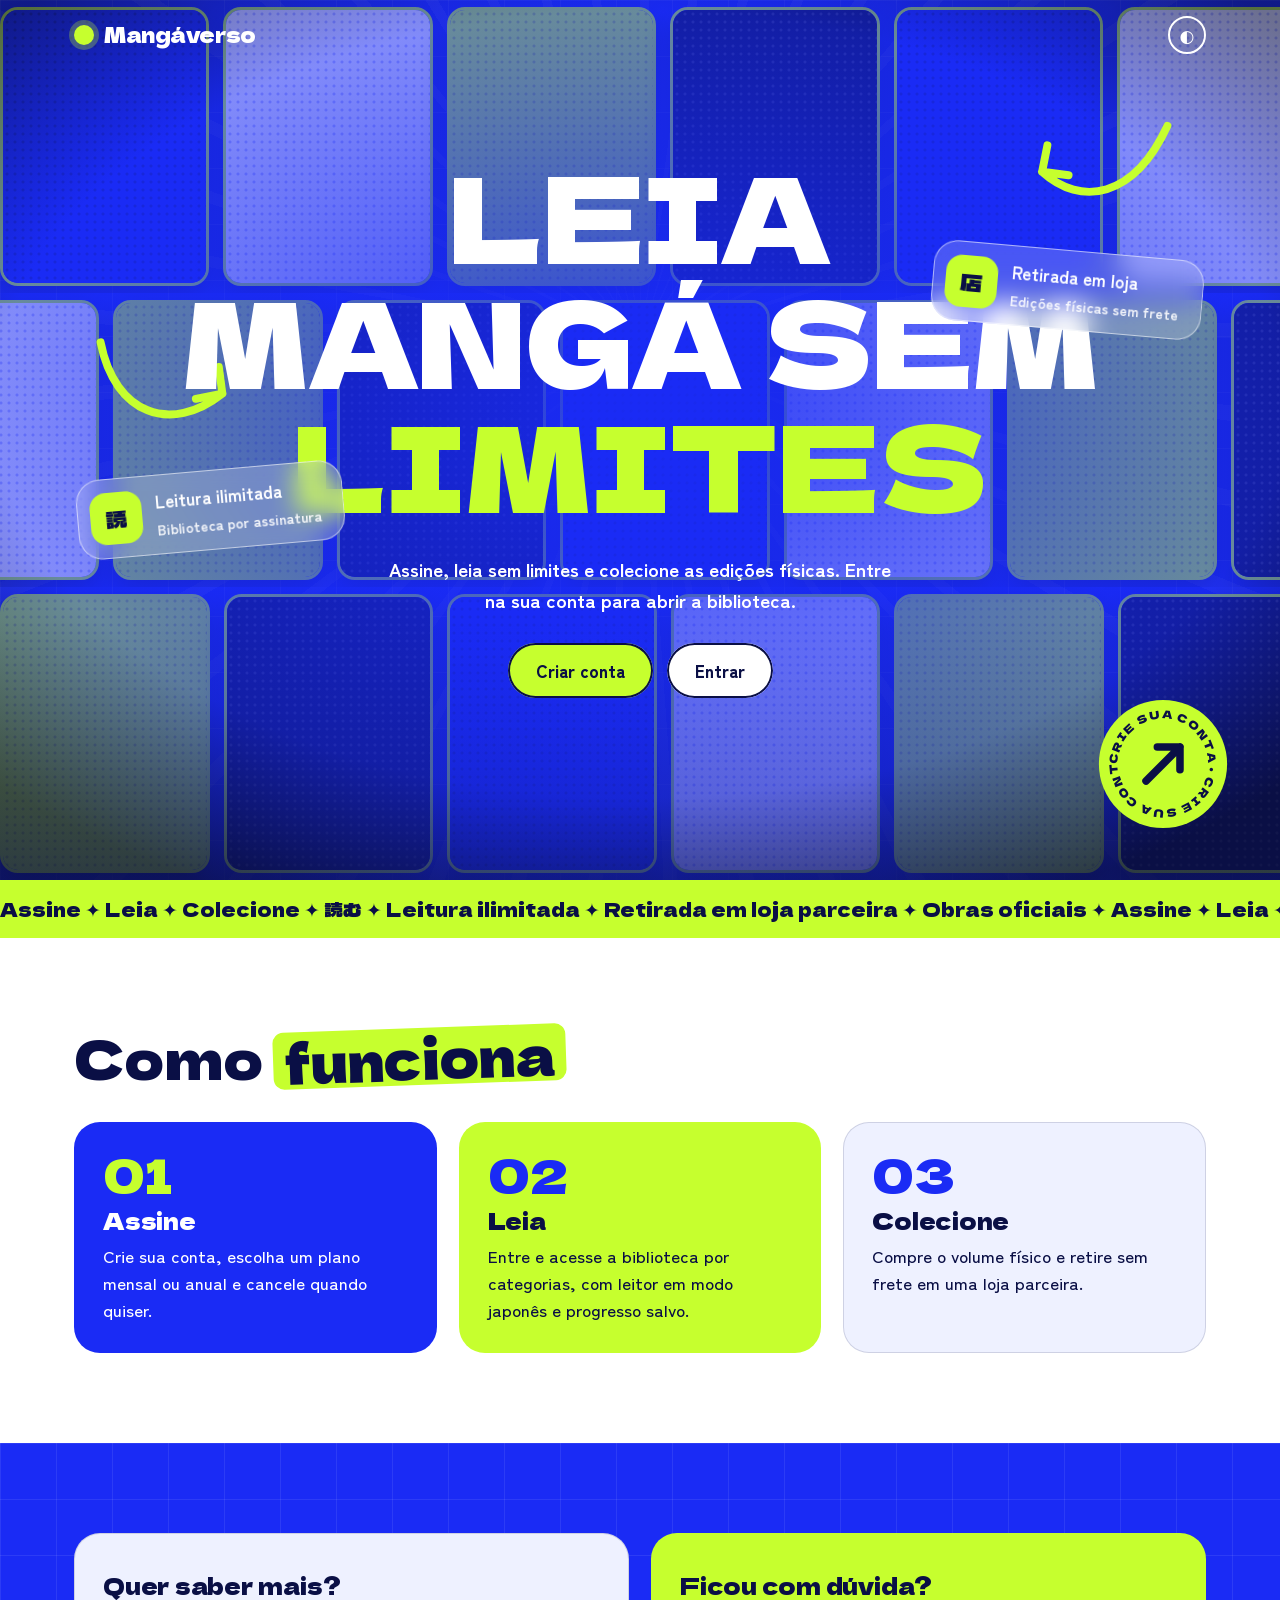
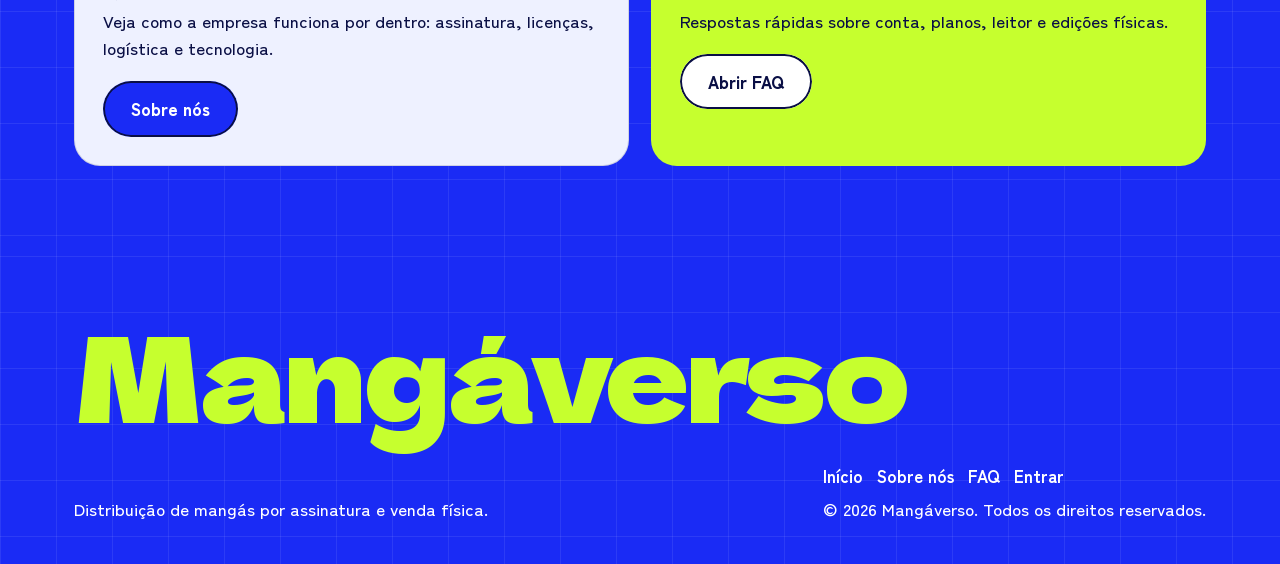
==== commit efadedb8: "Mudanças no design" ====
--- a/index.html
+++ b/index.html
@@ -7,9 +7,10 @@
 <link rel="preconnect" href="https://fonts.googleapis.com"><link rel="preconnect" href="https://fonts.gstatic.com" crossorigin>
 <link href="https://fonts.googleapis.com/css2?family=Dela+Gothic+One&family=Zen+Kaku+Gothic+New:wght@500;700;900&display=swap" rel="stylesheet">
 <link rel="stylesheet" href="style.css">
+<link rel="stylesheet" href="hero-mosaic.css">
 </head>
 <body>
-<header class="blue hero" data-k="漫画"><div id="nav"></div>
+<header class="blue hero"><div class="mosaic" id="mosaic" aria-hidden="true"></div><div id="nav"></div>
 <svg class="arw a1" viewBox="0 0 170 130" aria-hidden="true"><path pathLength="1" d="M12 14C28 96 92 118 150 72M150 72l-4-30M150 72l-30 6"/></svg>
 <svg class="arw a2" viewBox="0 0 170 130" aria-hidden="true"><path pathLength="1" d="M158 112C120 30 60 20 16 60M16 60l30-4M16 60l6 30"/></svg>
 <div class="glass g1"><i>読</i><div><b>Leitura ilimitada</b><small>Biblioteca por assinatura</small></div></div>
@@ -35,6 +36,7 @@
 </main>
 <div id="foot"></div>
 <script src="app.js"></script>
+<script src="hero-mosaic.js"></script>
 <script>
 if(MV.me())$('#cta').innerHTML='<a class="btn" href="biblioteca.html">Abrir biblioteca</a><a class="btn w" href="planos.html">Ver planos</a>';
 </script>
--- a/style.css
+++ b/style.css
@@ -1,6 +1,6 @@
-:root{--blue:#1a2bf5;--navy:#0a0f45;--lime:#c6ff2e;--paper:#fff;--soft:#eef1ff;--ink:#0a0f45;--mute:#4a5180;--accent:#1a2bf5;--line:rgba(10,15,69,.14);--e:cubic-bezier(.2,.8,.2,1);--fd:'Dela Gothic One','Zen Kaku Gothic New',Impact,sans-serif;--fb:'Zen Kaku Gothic New','Hiragino Sans',system-ui,sans-serif;color-scheme:light}
-@media (prefers-color-scheme:dark){:root:not([data-theme="light"]){--paper:#0a0f45;--soft:#0e1560;--ink:#fff;--mute:#aab2ff;--accent:#c6ff2e;--line:rgba(255,255,255,.2);color-scheme:dark}}
-:root[data-theme="dark"]{--paper:#0a0f45;--soft:#0e1560;--ink:#fff;--mute:#aab2ff;--accent:#c6ff2e;--line:rgba(255,255,255,.2);color-scheme:dark}
+:root{--blue:#1a2bf5;--navy:#0a0f45;--lime:#c6ff2e;--paper:#fff;--soft:#eef1ff;--ink:#0a0f45;--mute:#4a5180;--accent:#1a2bf5;--err:#d6204a;--line:rgba(10,15,69,.14);--e:cubic-bezier(.2,.8,.2,1);--fd:'Dela Gothic One','Zen Kaku Gothic New',Impact,sans-serif;--fb:'Zen Kaku Gothic New','Hiragino Sans',system-ui,sans-serif;color-scheme:light}
+@media (prefers-color-scheme:dark){:root:not([data-theme="light"]){--paper:#0a0f45;--soft:#0e1560;--ink:#fff;--mute:#aab2ff;--accent:#c6ff2e;--err:#ff6b8b;--line:rgba(255,255,255,.2);color-scheme:dark}}
+:root[data-theme="dark"]{--paper:#0a0f45;--soft:#0e1560;--ink:#fff;--mute:#aab2ff;--accent:#c6ff2e;--err:#ff6b8b;--line:rgba(255,255,255,.2);color-scheme:dark}
 *{box-sizing:border-box}
 html{scroll-behavior:smooth;box-sizing:border-box;padding-top:env(safe-area-inset-top,0px);padding-bottom:env(safe-area-inset-bottom,0px)}
 .gate body{display:none}
@@ -23,9 +23,9 @@
 .btn:hover{background-size:100% 100%;transform:translateY(-3px)}
 .btn:disabled{opacity:.6;cursor:default;transform:none}
 .btn.w{background-color:#fff;--sw:var(--lime)}.btn.b{background-color:var(--blue);color:#fff;--sw:var(--navy)}.btn.b:hover{color:#fff}.btn.sm{padding:8px 18px;font-size:14px}
-@media (prefers-color-scheme:dark){:root:not([data-theme="light"]) :is(.card:not(.li):not(.bl),dialog) .btn.b{box-shadow:inset 0 0 0 2px rgba(255,255,255,.35);--sw:var(--lime)}:root:not([data-theme="light"]) :is(.card:not(.li):not(.bl),dialog) .btn.b:hover{color:var(--navy)}}
-:root[data-theme="dark"] :is(.card:not(.li):not(.bl),dialog) .btn.b{box-shadow:inset 0 0 0 2px rgba(255,255,255,.35);--sw:var(--lime)}
-:root[data-theme="dark"] :is(.card:not(.li):not(.bl),dialog) .btn.b:hover{color:var(--navy)}
+@media (prefers-color-scheme:dark){:root:not([data-theme="light"]) :is(.card:not(.li):not(.bl):not(.hot),dialog) .btn.b{box-shadow:inset 0 0 0 2px rgba(255,255,255,.35);--sw:var(--lime)}:root:not([data-theme="light"]) :is(.card:not(.li):not(.bl):not(.hot),dialog) .btn.b:hover{color:var(--navy)}}
+:root[data-theme="dark"] :is(.card:not(.li):not(.bl):not(.hot),dialog) .btn.b{box-shadow:inset 0 0 0 2px rgba(255,255,255,.35);--sw:var(--lime)}
+:root[data-theme="dark"] :is(.card:not(.li):not(.bl):not(.hot),dialog) .btn.b:hover{color:var(--navy)}
 .tbtn{border:2px solid currentColor;background:transparent;border-radius:50%;width:38px;height:38px;color:#fff;transition:transform .4s var(--e)}.tbtn:hover{transform:rotate(180deg)}
 /* hero / page head */
 .hero,.phead{position:relative;overflow:hidden;isolation:isolate}
@@ -68,7 +68,7 @@
 .lab{display:inline-block;background:var(--lime);color:var(--navy);padding:.02em .22em;border-radius:.2em;rotate:-2deg}
 .grid3{display:grid;grid-template-columns:repeat(3,1fr);gap:22px}.grid2{display:grid;grid-template-columns:1fr 1fr;gap:22px}
 @media(max-width:820px){.grid3,.grid2{grid-template-columns:1fr}}
-.card{border-radius:26px;padding:28px;background:var(--soft);color:var(--ink);border:1.5px solid var(--line);transition:transform .35s var(--e),box-shadow .35s,background-color .25s,color .25s}
+.card{border-radius:26px;padding:28px;background:var(--soft);color:var(--ink);border:1.5px solid var(--line);transition:transform .35s var(--e),box-shadow .35s,background-color .25s,color .25s,border-color .25s}
 .card:hover{transform:translateY(-6px);box-shadow:0 22px 40px -22px rgba(10,15,69,.5)}
 .card.bl{background:var(--blue);color:#fff;border-color:transparent}.card.li{background:var(--lime);color:var(--navy);border-color:transparent}
 .card .n{font-family:var(--fd);font-size:46px;line-height:1}.card h3{font-size:23px;margin:12px 0 10px}.card p{margin:0}
@@ -76,18 +76,20 @@
 .band{text-align:center}.band h2{font-size:clamp(28px,5vw,56px)}.band p{max-width:50ch;margin:16px auto 26px;font-weight:700}
 .rv{opacity:0;transform:translateY(34px)}.rv.in{opacity:1;transform:none;transition:opacity .8s var(--e) var(--d),transform .8s var(--e) var(--d)}
 /* forms */
-.auth{max-width:460px;margin:-24px auto 90px;position:relative;z-index:3;background:var(--paper);color:var(--ink);border:1.5px solid var(--line);border-radius:30px;padding:34px;box-shadow:0 40px 80px -36px rgba(26,43,245,.6);animation:rise .9s var(--e) .5s both;transition:background-color .25s,color .25s}
+.auth{max-width:460px;margin:-24px auto 90px;position:relative;z-index:3;background:var(--paper);color:var(--ink);border:1.5px solid var(--line);border-radius:30px;padding:34px;box-shadow:0 40px 80px -36px rgba(26,43,245,.6);animation:rise .9s var(--e) .5s both;transition:background-color .25s,color .25s,border-color .25s}
 .auth h2{font-size:26px;margin-bottom:6px}.auth label{display:block;font-weight:800;font-size:14px;margin:16px 0 6px}
-.auth input[type=text],.auth input[type=email],.auth input[type=password]{width:100%;border:2px solid var(--line);border-radius:14px;padding:13px 15px;font:inherit;font-weight:700;background:#fff;color:var(--navy);transition:border-color .2s,box-shadow .2s}
-.auth input:focus{outline:0;border-color:var(--blue);box-shadow:0 0 0 4px rgba(26,43,245,.18)}
-.auth .btn{width:100%;margin-top:22px}.err{color:#d6204a;font-weight:800;min-height:22px;margin:12px 0 0;font-size:14px}
+.auth input[type=text],.auth input[type=email],.auth input[type=password]{width:100%;border:2px solid var(--line);border-radius:14px;padding:13px 15px;font:inherit;font-weight:700;background:var(--soft);color:var(--ink);transition:border-color .2s,box-shadow .2s,background-color .25s,color .25s}
+.auth input:focus{outline:0;border-color:var(--accent);box-shadow:0 0 0 4px rgba(198,255,46,.22)}
+.auth .btn{width:100%;margin-top:22px}.err{color:var(--err);font-weight:800;min-height:22px;margin:12px 0 0;font-size:14px}
 .auth .alt{text-align:center;margin-top:18px;font-weight:700}.auth .alt a{color:var(--accent);font-weight:900}
 .chk{display:flex!important;gap:10px;align-items:flex-start;font-weight:600!important;margin-top:16px!important}
 /* plans */
-.toggle{display:inline-flex;border:1.5px solid var(--line);border-radius:99px;padding:4px;background:#fff;margin-bottom:38px}
-.toggle button{border:0;background:none;padding:9px 24px;border-radius:99px;font-weight:800;color:var(--navy);transition:background .25s,color .25s}.toggle button[aria-pressed=true]{background:var(--blue);color:#fff}
+.toggle{display:inline-flex;border:1.5px solid var(--line);border-radius:99px;padding:4px;background:var(--soft);margin-bottom:38px;transition:background-color .25s,border-color .25s}
+.toggle button{border:0;background:none;padding:9px 24px;border-radius:99px;font-weight:800;color:var(--ink);transition:background .25s,color .25s}.toggle button[aria-pressed=true]{background:var(--blue);color:#fff}
 .plans{display:grid;grid-template-columns:repeat(3,1fr);gap:24px;align-items:stretch}
-.plan{display:flex;flex-direction:column;position:relative;background:var(--blue);color:#fff;border-color:transparent;animation:rise .7s var(--e) both}.plan:nth-child(2){animation-delay:.1s}.plan:nth-child(3){background:var(--navy);animation-delay:.2s}
+.plan{display:flex;flex-direction:column;position:relative;background:var(--blue);color:#fff;border-color:transparent;animation:rise .7s var(--e) both}.plan:nth-child(2){animation-delay:.1s}.plan:nth-child(3){background:var(--navy);border-color:var(--line);animation-delay:.2s}
+@media (prefers-color-scheme:dark){:root:not([data-theme="light"]) .plan:nth-child(3){background:var(--soft);border-color:rgba(198,255,46,.4)}}
+:root[data-theme="dark"] .plan:nth-child(3){background:var(--soft);border-color:rgba(198,255,46,.4)}
 .plan.hot{background:var(--lime);color:var(--navy);margin-top:-14px;margin-bottom:14px}
 .plan .pt{position:absolute;top:-16px;right:22px;background:var(--navy);color:#fff;border-radius:99px;padding:5px 16px;font-weight:800;font-size:13px}
 .price{font-family:var(--fd);font-size:42px;margin:14px 0 0}.price small{font:700 15px var(--fb)}
@@ -95,34 +97,38 @@
 .plan li::before{content:"✔";position:absolute;left:0;color:var(--lime);font-weight:800}.plan.hot li::before{color:var(--blue)}
 @media(max-width:860px){.plans{grid-template-columns:1fr}.plan.hot{margin:0}}
 /* faq */
-.fq{width:100%;max-width:520px;border:2px solid var(--line);background:#fff;color:var(--navy);padding:13px 22px;border-radius:99px;font:inherit;font-weight:700;transition:border-color .2s,box-shadow .2s}
-.fq:focus{outline:0;border-color:var(--blue);box-shadow:0 0 0 4px rgba(26,43,245,.18)}
+.fq{width:100%;max-width:520px;border:2px solid var(--line);background:var(--soft);color:var(--ink);padding:13px 22px;border-radius:99px;font:inherit;font-weight:700;transition:border-color .2s,box-shadow .2s,background-color .25s,color .25s}
+.fq:focus{outline:0;border-color:var(--accent);box-shadow:0 0 0 4px rgba(198,255,46,.22)}
 .fcat{margin:40px 0 16px;font-size:24px}
-details{border:1.5px solid var(--line);border-radius:20px;margin-bottom:12px;padding:0 24px;background:var(--paper);color:var(--ink);transition:border-color .25s,box-shadow .25s,background-color .25s}
+details{border:1.5px solid var(--line);border-radius:20px;margin-bottom:12px;padding:0 24px;background:var(--soft);color:var(--ink);transition:border-color .25s,box-shadow .25s,background-color .25s}
 details:hover,details[open]{border-color:var(--accent);box-shadow:0 14px 30px -20px rgba(26,43,245,.7)}
 summary{cursor:pointer;font-weight:800;padding:18px 0;list-style:none;display:flex;justify-content:space-between;gap:12px}
 summary::-webkit-details-marker{display:none}
 summary::after{content:"+";color:var(--accent);font-size:26px;line-height:1;transition:transform .3s var(--e)}details[open] summary::after{transform:rotate(135deg)}
 details p{margin:0 0 18px;color:var(--mute);animation:rise .4s var(--e)}
 /* library */
+.lib-sec{background:#05060c;color:#fff}
 .banner{background:var(--lime);color:var(--navy);border-radius:99px;padding:10px 20px;font-weight:800;margin-top:24px;display:inline-block;position:relative;z-index:3}
 .banner a{font-weight:900}
 .tools{display:flex;gap:12px;flex-wrap:wrap;margin-bottom:18px}
-.tools input{flex:1;min-width:210px;border:2px solid transparent;background:#fff;color:var(--navy);padding:12px 20px;border-radius:99px;font:inherit;font-weight:700}
-.tools input:focus{outline:0;border-color:var(--lime)}
+.tools input{flex:1;min-width:210px;border:2px solid rgba(26,43,245,.7);background:#0e1560;color:#fff;padding:12px 20px;border-radius:99px;font:inherit;font-weight:700;transition:border-color .2s,box-shadow .2s}
+.tools input::placeholder{color:#aab2ff;opacity:.85}
+.tools input:focus{outline:0;border-color:var(--lime);box-shadow:0 0 0 4px rgba(198,255,46,.18)}
 .chips{display:flex;gap:8px;flex-wrap:wrap}
-.chip{border:1.5px solid rgba(255,255,255,.8);background:transparent;border-radius:99px;padding:8px 18px;font-weight:800;color:#fff;transition:background .25s,color .25s,transform .25s var(--e)}
-.chip:hover{transform:translateY(-2px)}.chip[aria-pressed=true]{background:var(--lime);color:var(--navy);border-color:var(--lime)}
-.cat{margin-top:44px}.cat h3{font-size:24px;display:flex;gap:12px;align-items:center;flex-wrap:wrap}.cat h3 small{font:700 14px var(--fb);opacity:.85}
-.row{display:flex;gap:24px;overflow-x:auto;padding:24px 6px;scroll-snap-type:x proximity;scrollbar-color:var(--lime) transparent}
-.cv{position:relative;flex:none;width:176px;scroll-snap-align:start}.cv>button.o{border:0;background:none;padding:0;text-align:left;width:100%;color:inherit}
-.cv:hover .cover{transform:translateY(-10px) rotate(-2deg);box-shadow:inset 6px 0 0 rgba(0,0,0,.18),0 26px 30px -14px rgba(0,0,40,.7)}
-.cv .meta{margin-top:12px;font-weight:800;font-size:14px;line-height:1.3}.cv .meta span{display:block;opacity:.8;font-weight:500}
-.fav{position:absolute;top:8px;left:12px;z-index:5;width:34px;height:34px;border-radius:50%;border:0;background:var(--lime);color:var(--navy);font-size:16px;transition:transform .25s var(--e)}.fav:hover{transform:scale(1.2)}
-.bar{height:5px;background:rgba(255,255,255,.3);border-radius:9px;margin-top:8px;overflow:hidden}.bar i{display:block;height:100%;background:var(--lime)}
-.empty{padding:40px;text-align:center;border:2px dashed rgba(255,255,255,.5);border-radius:22px;margin-top:30px}
-.legal{margin-top:34px;padding:18px 22px;border-radius:18px;background:rgba(255,255,255,.14);font-size:14px;border-left:6px solid var(--lime)}
-.cover{aspect-ratio:2/3;position:relative;overflow:hidden;background:var(--b);color:var(--f);border-radius:4px 12px 12px 4px;box-shadow:inset 6px 0 0 rgba(0,0,0,.18),0 14px 26px -12px rgba(0,0,40,.65);transition:transform .35s var(--e),box-shadow .35s}
+.chip{border:1.5px solid rgba(26,43,245,.75);background:#0a0f45;border-radius:99px;padding:8px 18px;font-weight:800;color:#fff;transition:background .25s,color .25s,border-color .25s,transform .25s var(--e)}
+.chip:hover{transform:translateY(-2px);border-color:var(--lime)}.chip[aria-pressed=true]{background:var(--lime);color:var(--navy);border-color:var(--lime)}
+.cat{margin-top:44px}.cat h3{font-size:24px;display:flex;gap:12px;align-items:center;flex-wrap:wrap;color:#fff}.cat h3 small{font:700 14px var(--fb);color:#aab2ff}
+.row{display:flex;gap:20px;overflow-x:auto;padding:24px 6px;scroll-snap-type:x proximity;scrollbar-color:var(--lime) transparent}
+.cv{position:relative;flex:none;width:196px;scroll-snap-align:start;background:#0e1560;border:1.5px solid rgba(26,43,245,.75);border-radius:20px;padding:12px;transition:transform .35s var(--e),box-shadow .35s,border-color .25s,background-color .25s}
+.cv:hover{transform:translateY(-8px);background:#121b78;border-color:var(--lime);box-shadow:0 22px 36px -14px rgba(26,43,245,.65)}
+.cv>button.o{border:0;background:none;padding:0;text-align:left;width:100%;color:#fff}
+.cv:hover .cover{transform:translateY(-3px) rotate(-1.5deg);box-shadow:inset 0 0 0 1.5px rgba(255,255,255,.22),0 16px 24px -10px rgba(0,0,0,.85)}
+.cv .meta{margin-top:12px;font-weight:800;font-size:14px;line-height:1.3;color:#fff}.cv .meta span{display:block;color:#aab2ff;font-weight:500;margin-top:2px}
+.fav{position:absolute;top:18px;left:18px;z-index:5;width:34px;height:34px;border-radius:50%;border:0;background:var(--lime);color:var(--navy);font-size:16px;box-shadow:0 4px 12px rgba(0,0,0,.45);transition:transform .25s var(--e)}.fav:hover{transform:scale(1.2)}
+.bar{height:5px;background:rgba(255,255,255,.22);border-radius:9px;margin-top:8px;overflow:hidden}.bar i{display:block;height:100%;background:var(--lime)}
+.empty{padding:40px;text-align:center;background:#0a0f45;border:2px dashed rgba(198,255,46,.45);border-radius:22px;margin-top:30px;color:#d3d8ff}
+.legal{margin-top:34px;padding:18px 22px;border-radius:18px;background:#0a0f45;border:1.5px solid rgba(26,43,245,.55);font-size:14px;border-left:6px solid var(--lime);color:#d3d8ff}
+.cover{aspect-ratio:2/3;position:relative;overflow:hidden;background:var(--b);color:var(--f);border-radius:6px 12px 12px 6px;box-shadow:inset 0 0 0 1.5px rgba(255,255,255,.18),inset 6px 0 0 rgba(0,0,0,.18),0 14px 26px -12px rgba(0,0,40,.75);transition:transform .35s var(--e),box-shadow .35s}
 .cover>svg,.cover>img{position:absolute;inset:0;width:100%;height:100%}.cover>img{object-fit:cover;z-index:2}
 .art .f{fill:var(--f)}.art .s{fill:none;stroke:var(--f);stroke-width:7;stroke-linecap:round;stroke-linejoin:round}.art .w{fill:var(--b)}
 .cover .k{position:absolute;top:10px;right:12px;writing-mode:vertical-rl;font-family:var(--fd);font-size:20px}
--- a/hero-mosaic.css
+++ b/hero-mosaic.css
@@ -0,0 +1,30 @@
+/* Mosaico do hero (estilo Netflix/Crunchyroll) – cores do site: --blue, --navy, --lime, branco */
+.hero{min-height:880px}
+@media(max-width:900px){.hero{min-height:760px}}
+.mosaic{position:absolute;inset:0;z-index:-2;overflow:hidden;pointer-events:none}
+/* 3 fileiras de altura idêntica, preenchendo todo o fundo */
+.mosaic .wall{position:absolute;inset:0;display:grid;grid-template-rows:repeat(3,1fr)}
+.mosaic .row{display:flex;overflow:hidden;min-height:0;padding:7px 0}
+.mosaic .track{display:flex;gap:14px;padding-right:14px;flex:none;width:max-content;height:100%;animation:mosaic-slide var(--dur,80s) linear infinite}
+.mosaic .row.rev .track{animation-direction:reverse}
+.mosaic .row:nth-child(2) .track{margin-left:-110px} /* fileira do meio deslocada, efeito "tijolo" */
+@keyframes mosaic-slide{to{transform:translateX(-50%)}}
+/* cada card = 1 capa/personagem */
+.mosaic .panel{position:relative;flex:none;height:100%;aspect-ratio:3/4;border-radius:18px;overflow:hidden;
+  border:3px solid var(--lime);background:var(--blue);box-shadow:0 10px 26px rgba(10,15,69,.45)}
+.mosaic .art{position:absolute;inset:0;background:var(--blue);overflow:hidden}
+.mosaic .art i{position:absolute;inset:0;background-size:cover;background-position:center top;filter:grayscale(1) contrast(1.15) brightness(1.05);transition:transform 6s ease}
+.mosaic .panel:nth-child(odd) .art i{animation:mosaic-zoom 20s ease-in-out infinite alternate}
+.mosaic .panel:nth-child(even) .art i{animation:mosaic-zoom 26s ease-in-out infinite alternate-reverse}
+@keyframes mosaic-zoom{from{transform:scale(1)}to{transform:scale(1.1)}}
+.mosaic .art::after{content:"";position:absolute;inset:0;background:var(--blue);mix-blend-mode:multiply;opacity:.78}
+/* cards vazios: cores do site com meio-tom, prontos para receber as imagens */
+.mosaic .art.k{background-color:var(--blue);background-image:radial-gradient(circle,rgba(10,15,69,.35) 1.4px,transparent 1.7px);background-size:8px 8px}
+.mosaic .art.k::after{display:none}
+.mosaic .art.k.v2{background-color:#fff;background-image:radial-gradient(circle,rgba(26,43,245,.28) 1.4px,transparent 1.7px)}
+.mosaic .art.k.v3{background-color:var(--lime);background-image:radial-gradient(circle,rgba(10,15,69,.22) 1.4px,transparent 1.7px)}
+.mosaic .art.k.v4{background-color:var(--navy);background-image:radial-gradient(circle,rgba(255,255,255,.14) 1.4px,transparent 1.7px)}
+/* véu azul: mantém título e botões legíveis */
+.mosaic::after{content:"";position:absolute;inset:0;background:radial-gradient(70% 62% at 50% 46%,rgba(26,43,245,.92),rgba(26,43,245,.55) 72%,rgba(10,15,69,.6)),linear-gradient(transparent 70%,rgba(10,15,69,.55))}
+/* remove o kanji gigante atrás do botão no hero da página inicial */
+.hero::after{content:none;display:none}
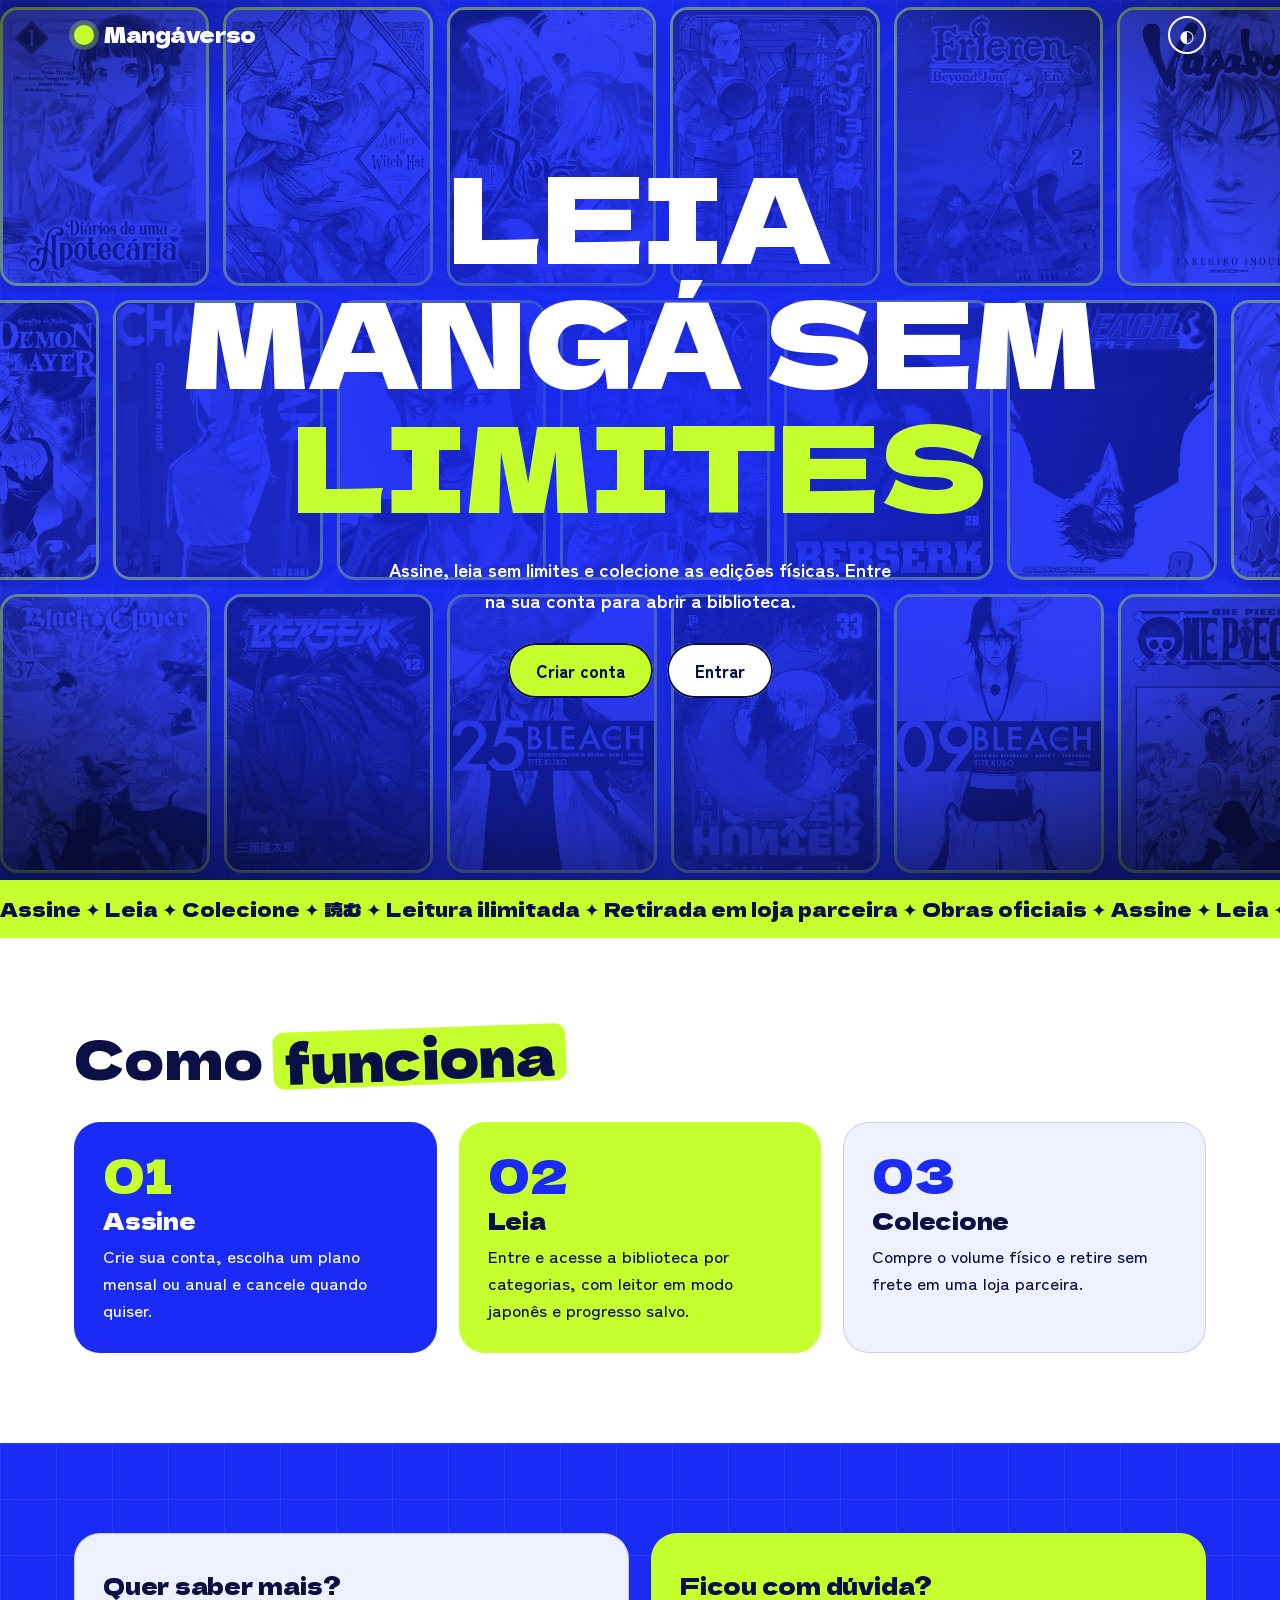
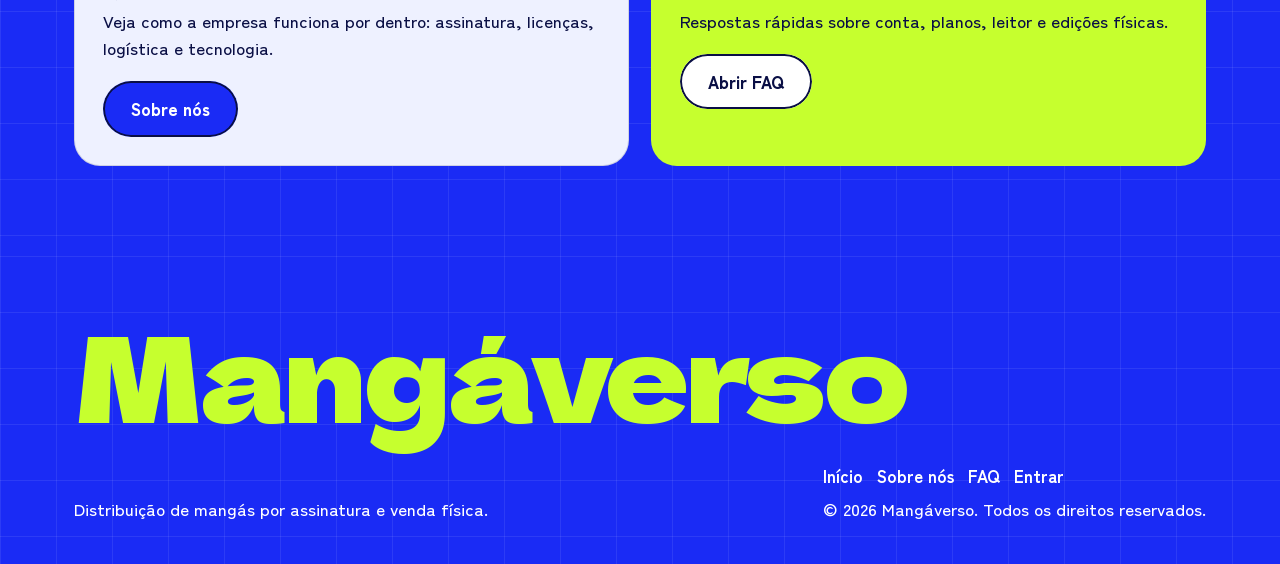
==== commit 0bd4382f: "Ajuste no design" ====
--- a/index.html
+++ b/index.html
@@ -11,14 +11,9 @@
 </head>
 <body>
 <header class="blue hero"><div class="mosaic" id="mosaic" aria-hidden="true"></div><div id="nav"></div>
-<svg class="arw a1" viewBox="0 0 170 130" aria-hidden="true"><path pathLength="1" d="M12 14C28 96 92 118 150 72M150 72l-4-30M150 72l-30 6"/></svg>
-<svg class="arw a2" viewBox="0 0 170 130" aria-hidden="true"><path pathLength="1" d="M158 112C120 30 60 20 16 60M16 60l30-4M16 60l6 30"/></svg>
-<div class="glass g1"><i>読</i><div><b>Leitura ilimitada</b><small>Biblioteca por assinatura</small></div></div>
-<div class="glass g2"><i>店</i><div><b>Retirada em loja</b><small>Edições físicas sem frete</small></div></div>
 <div class="wrap"><h1><span class="l" style="--i:0"><b>Leia</b></span><span class="l" style="--i:1"><b>mangá sem</b></span><span class="l" style="--i:2"><b class="lm">limites</b></span></h1>
 <p>Assine, leia sem limites e colecione as edições físicas. Entre na sua conta para abrir a biblioteca.</p>
 <div class="cta" id="cta"><a class="btn" href="cadastro.html">Criar conta</a><a class="btn w" href="login.html">Entrar</a></div></div>
-<a class="badge" href="cadastro.html" aria-label="Crie sua conta"><svg viewBox="0 0 140 140"><circle cx="70" cy="70" r="68" fill="#c6ff2e"/><path id="cp" d="M70 70m-48 0a48 48 0 1 1 96 0a48 48 0 1 1-96 0" fill="none"/><text font-family="Dela Gothic One,Impact,sans-serif" font-size="11.5" fill="#0a0f45" letter-spacing="1.2"><textPath href="#cp">CRIE SUA CONTA • CRIE SUA CONTA •</textPath></text><path d="M52 88L88 52M64 52h24v24" stroke="#0a0f45" stroke-width="8" fill="none" stroke-linecap="round" stroke-linejoin="round"/></svg></a>
 </header>
 <div class="strip" aria-hidden="true"><div>Assine ✦ Leia ✦ Colecione ✦ 読む ✦ Leitura ilimitada ✦ Retirada em loja parceira ✦ Obras oficiais ✦ Assine ✦ Leia ✦ Colecione ✦ 読む ✦ Leitura ilimitada ✦ Retirada em loja parceira ✦ Obras oficiais ✦</div></div>
 <main>
